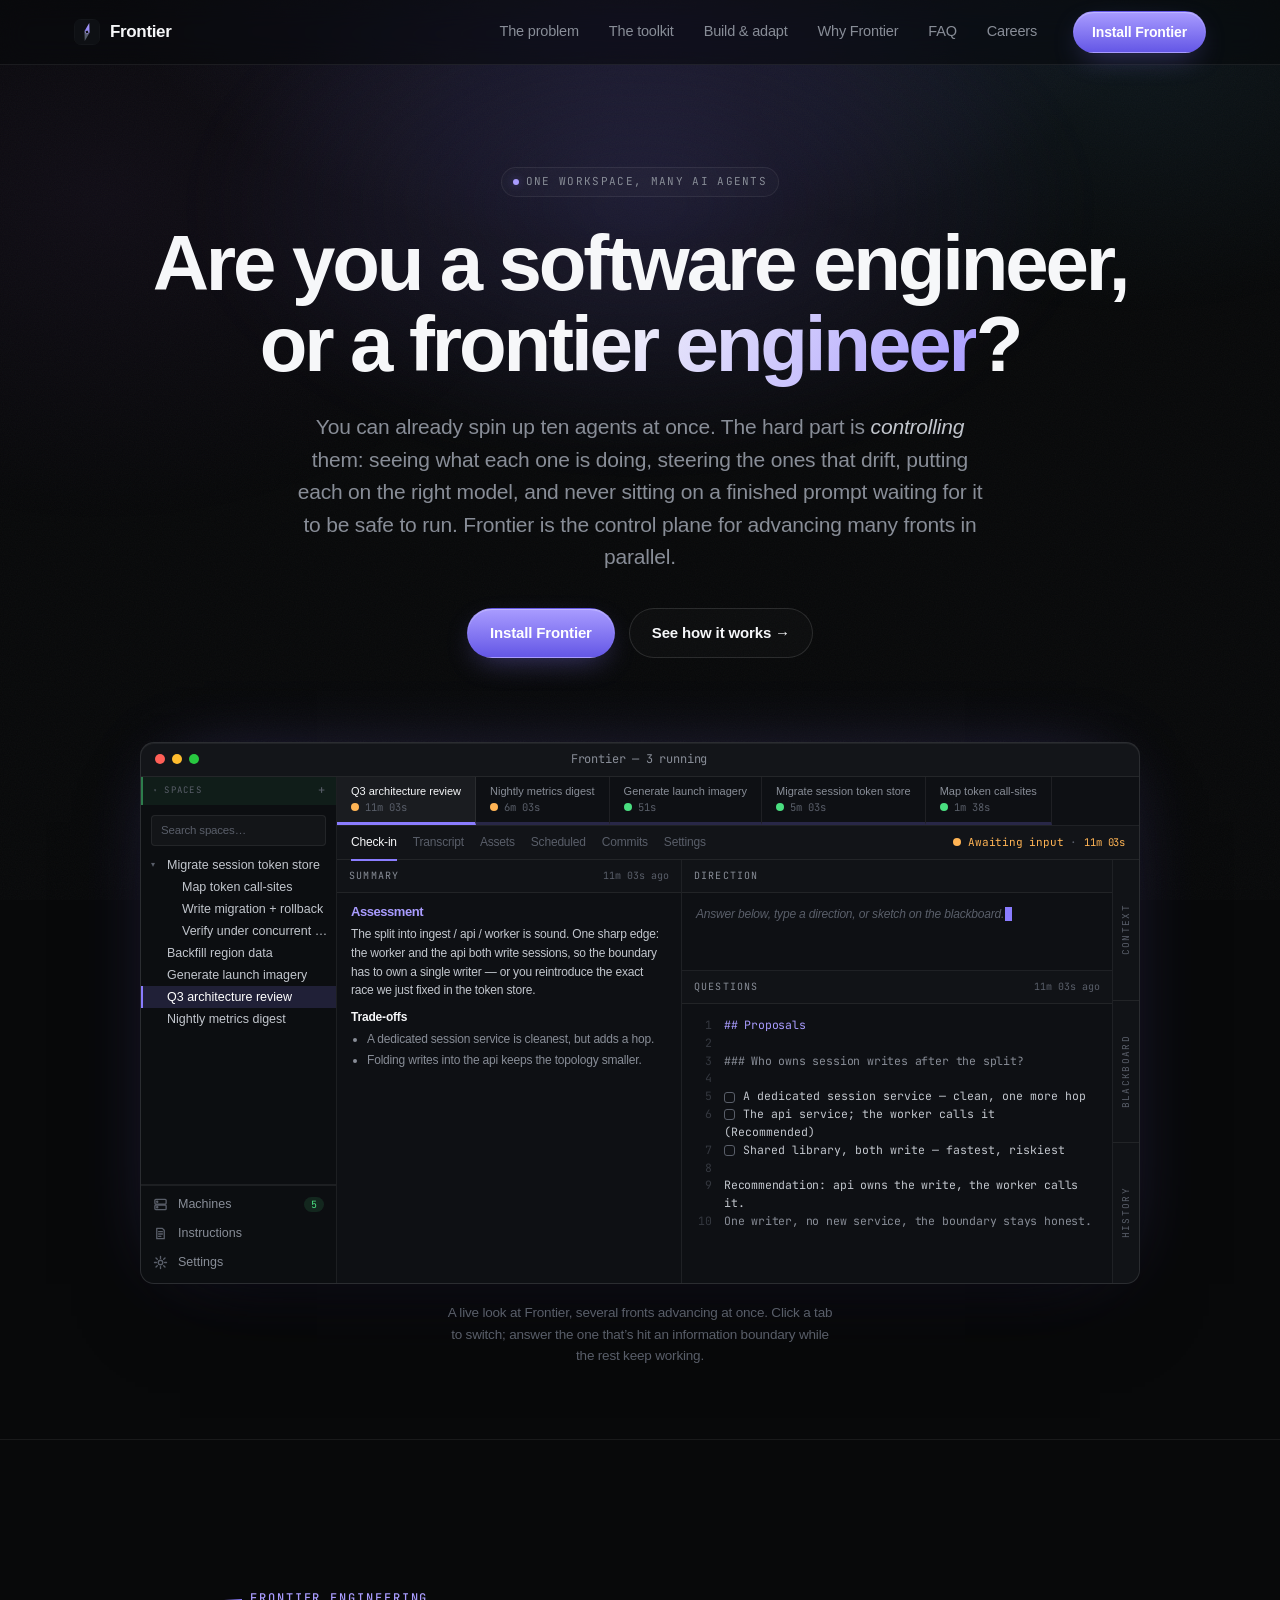
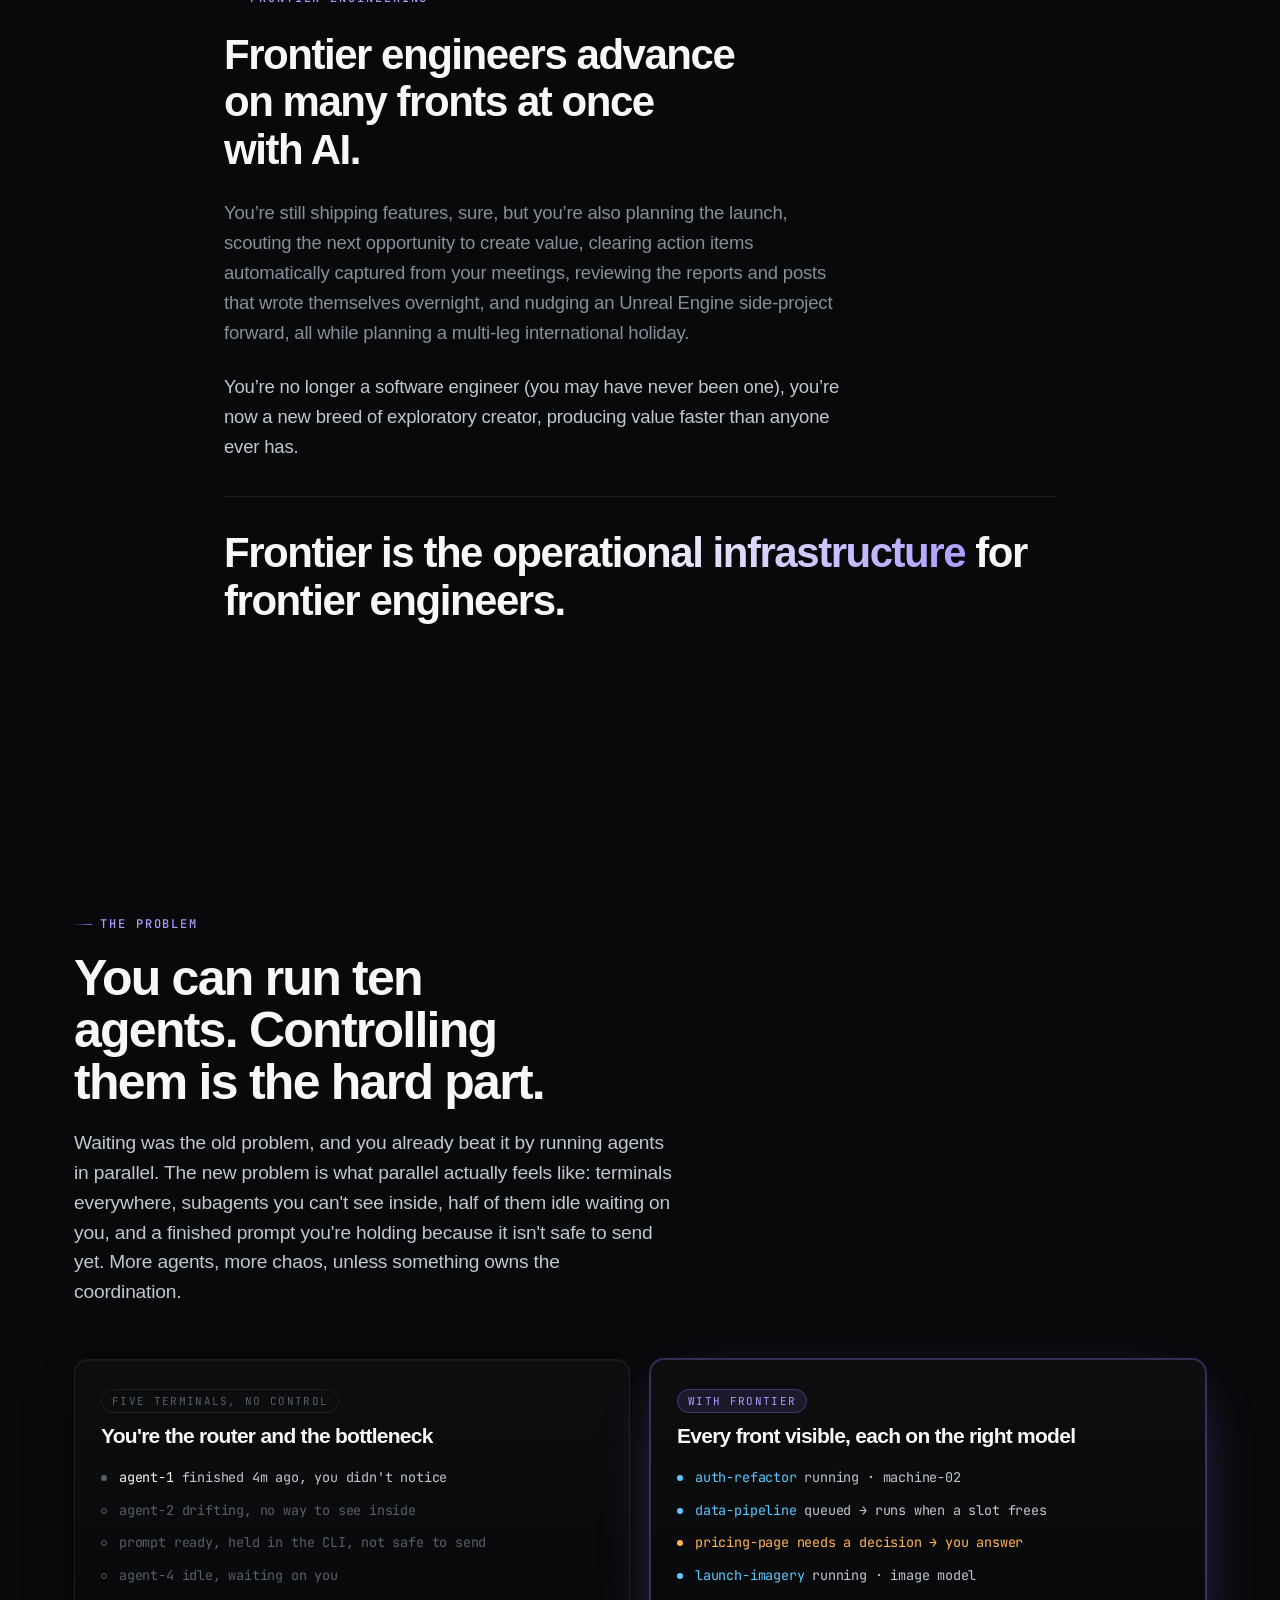
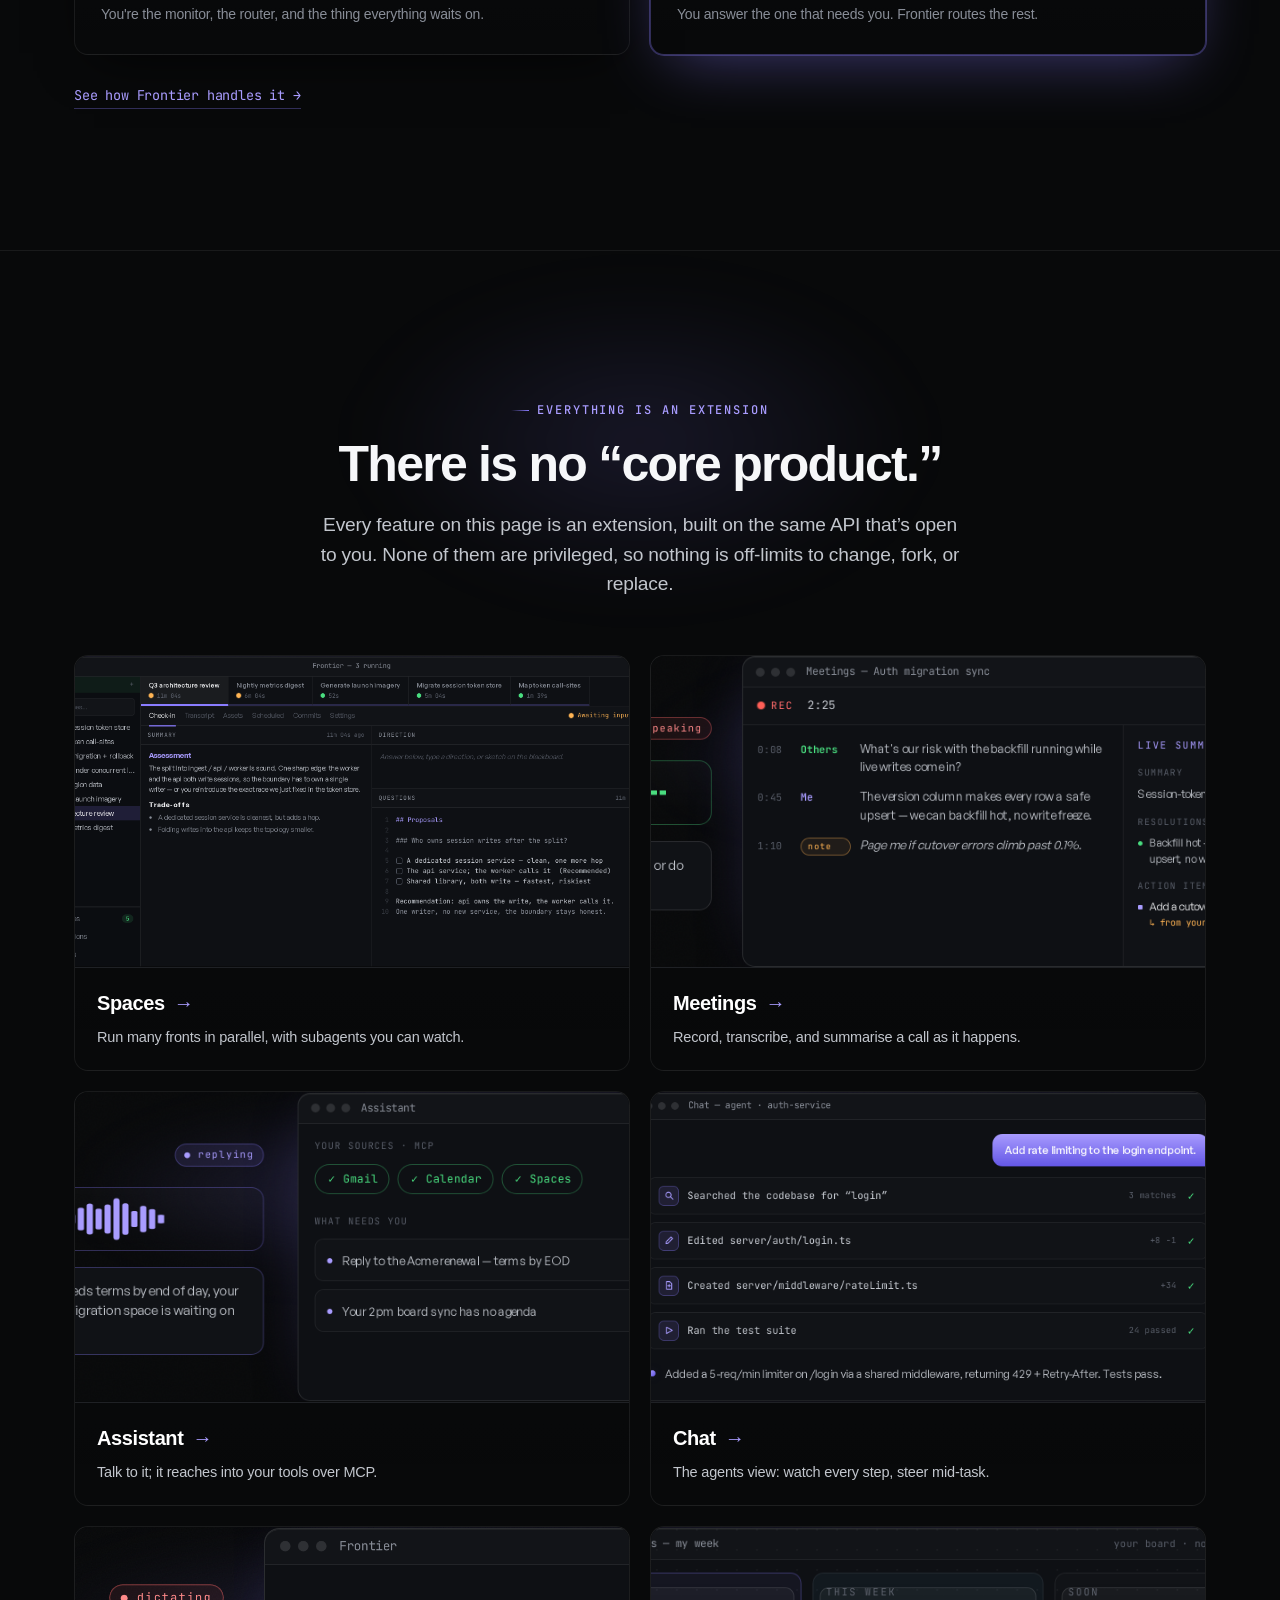
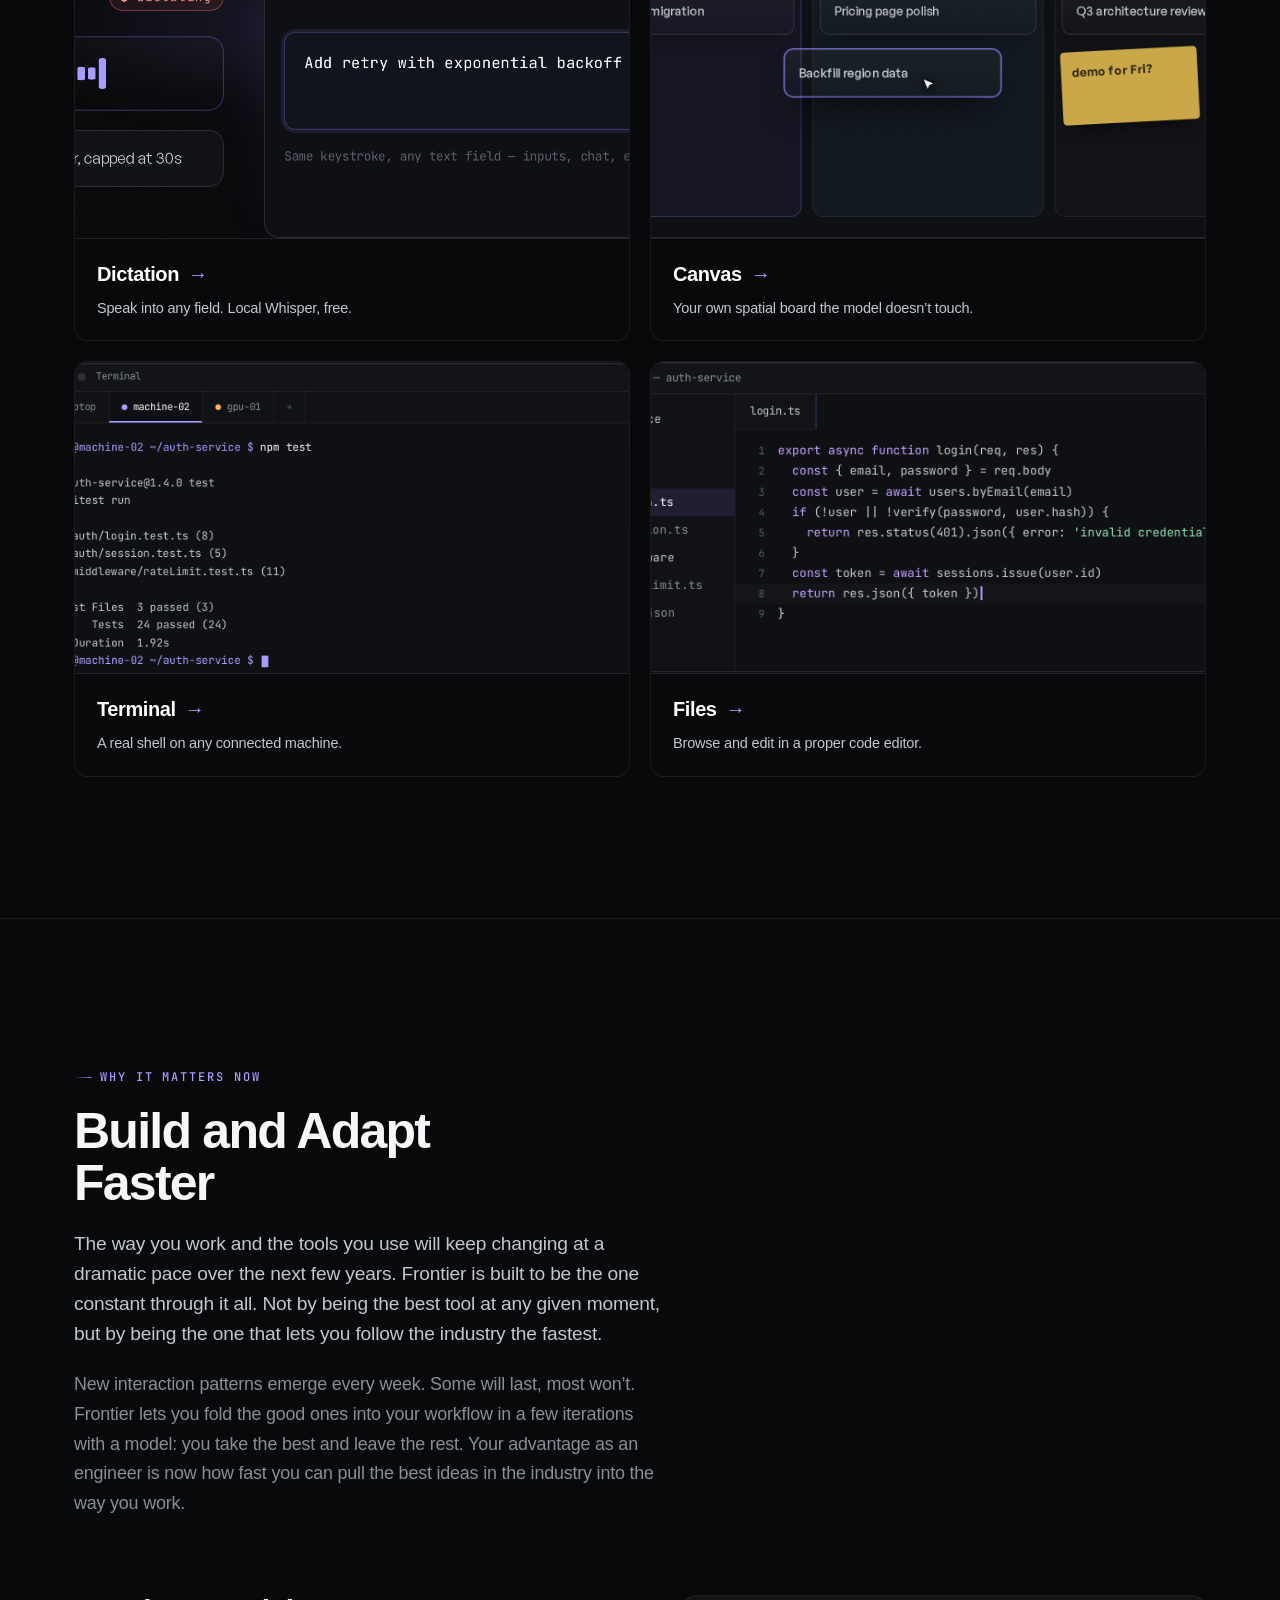
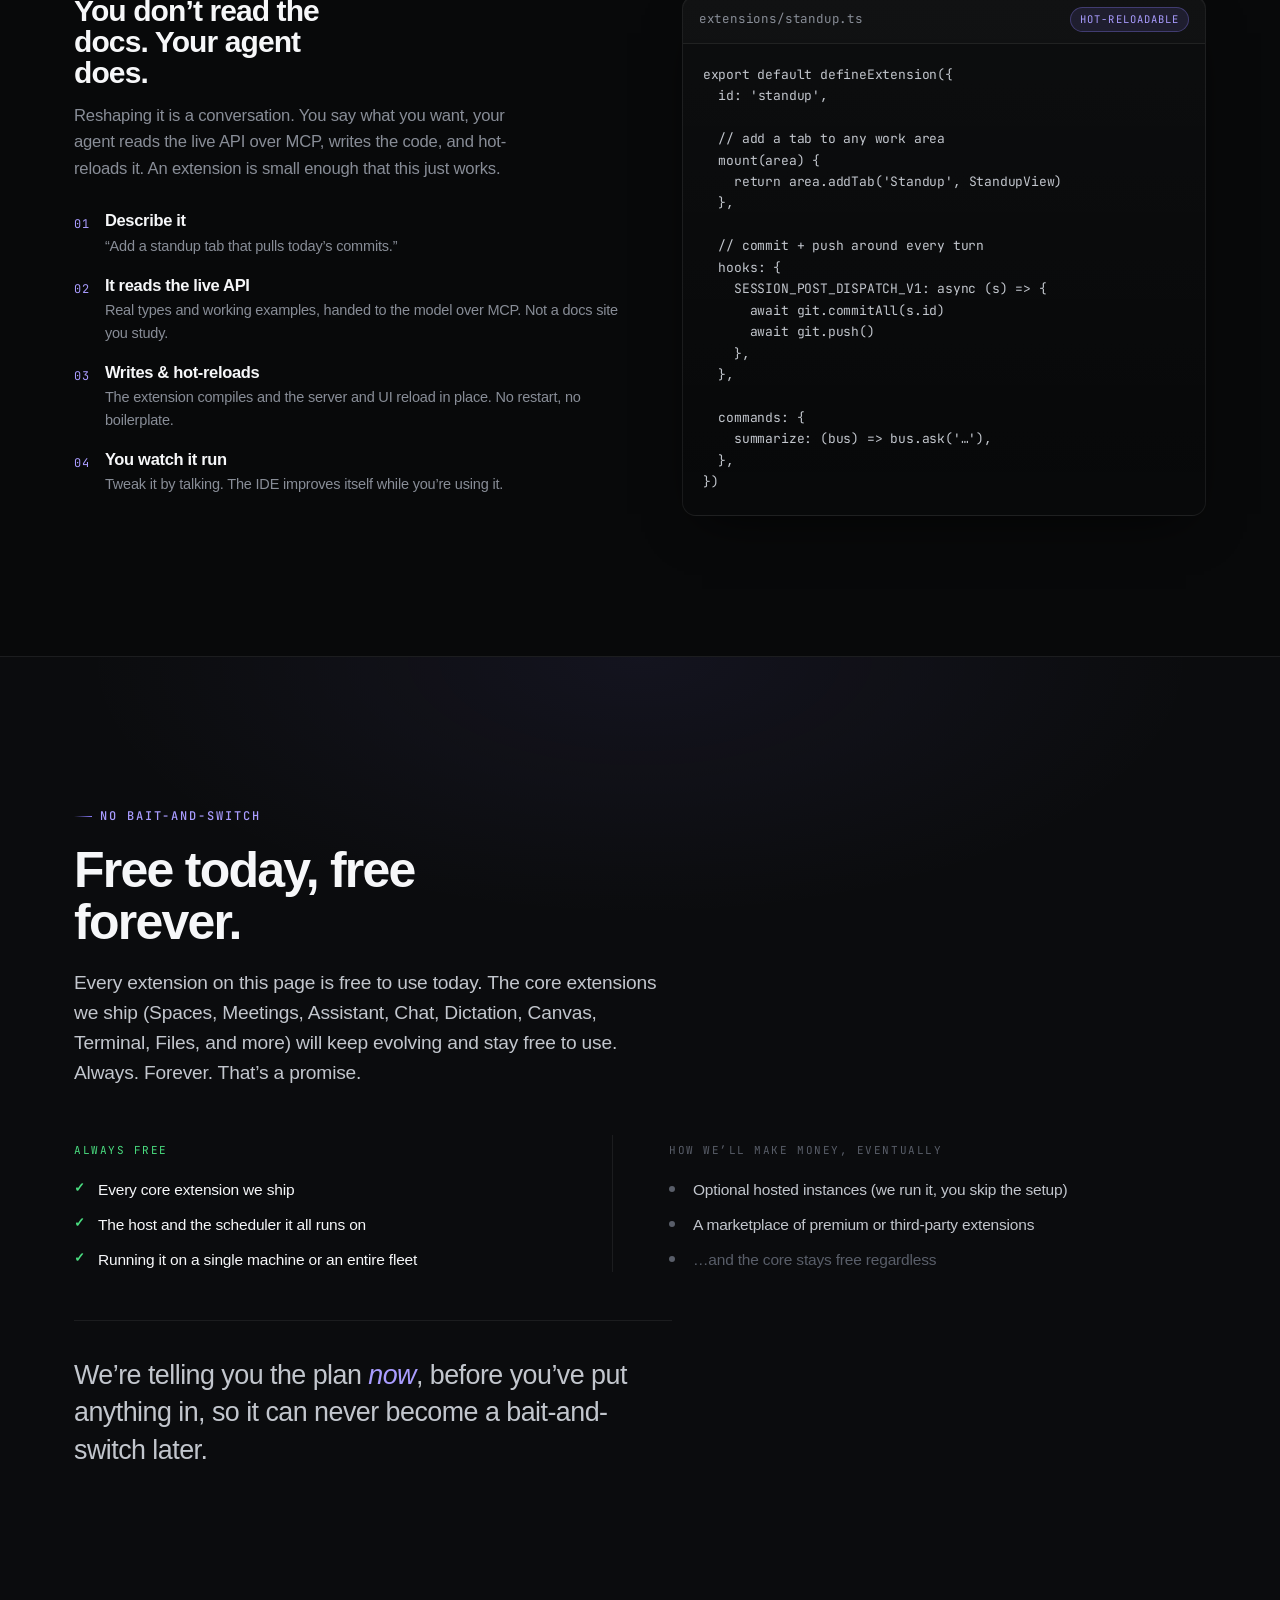
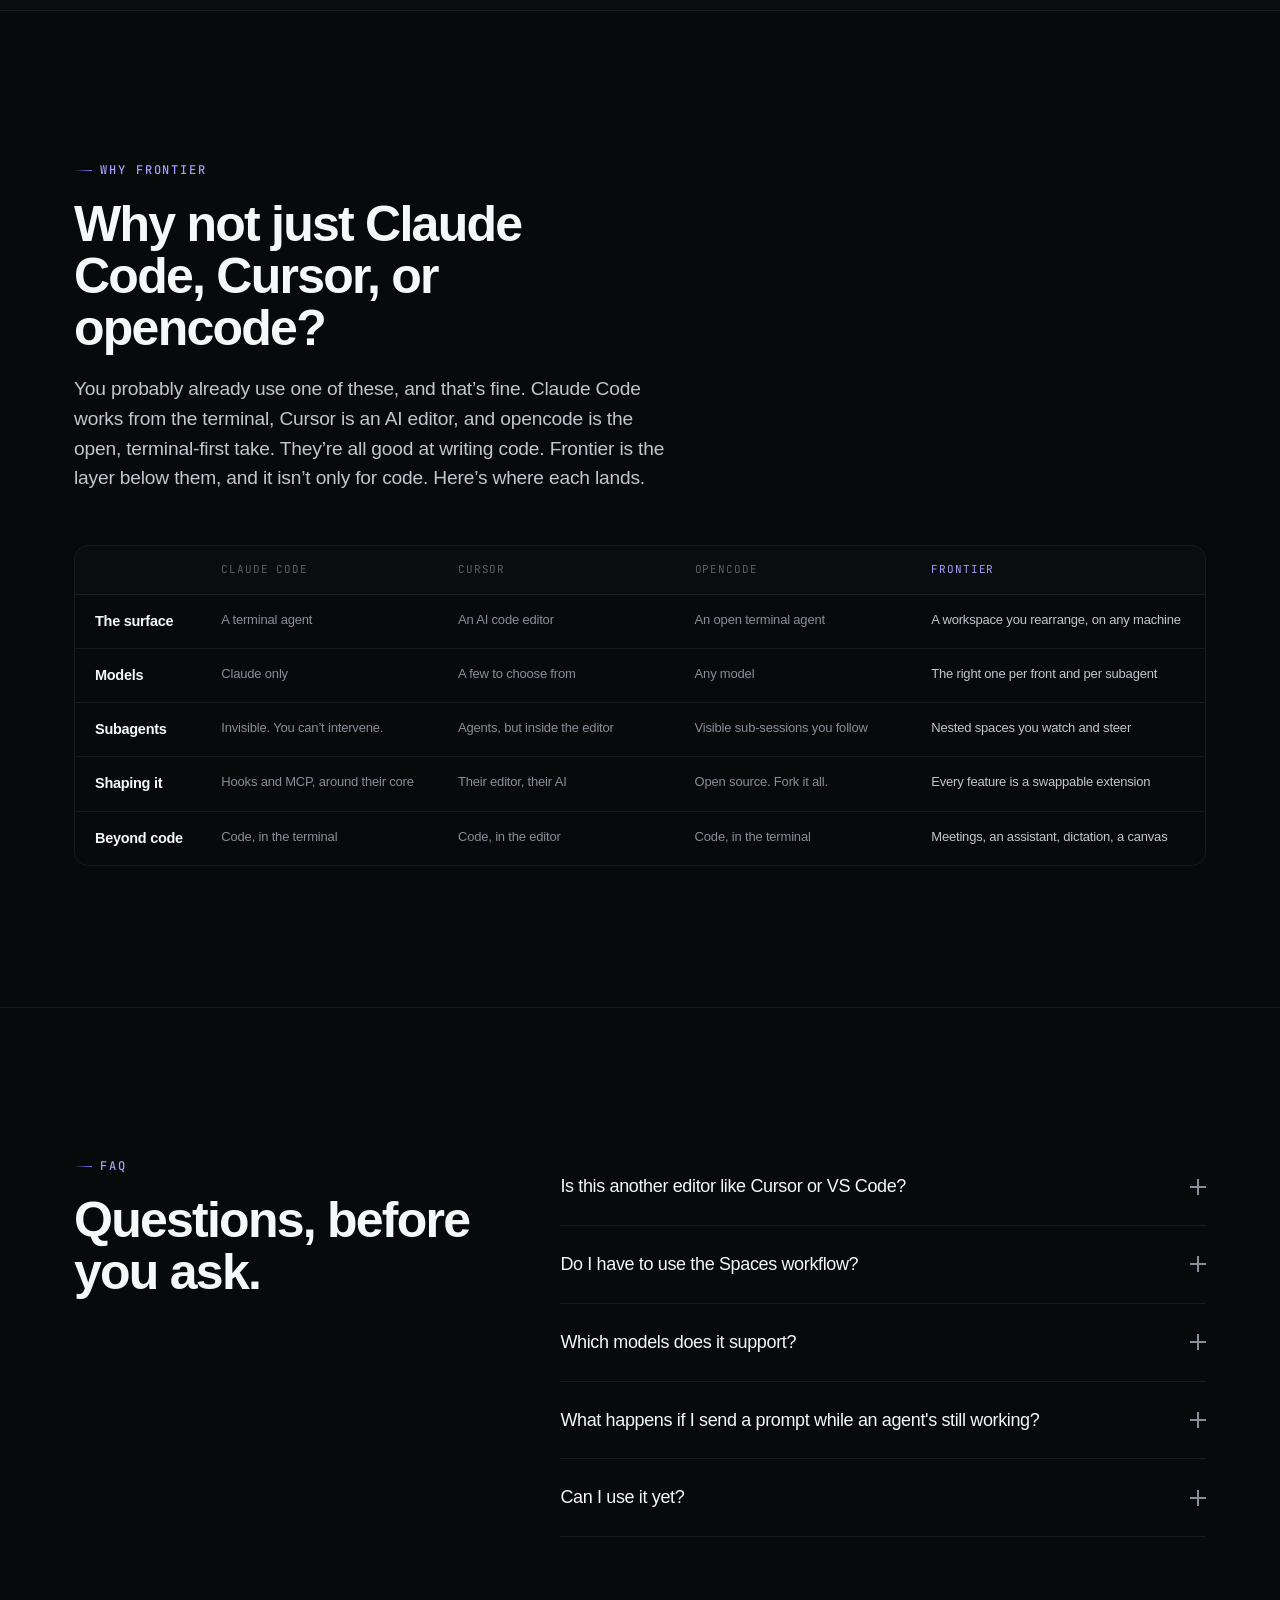
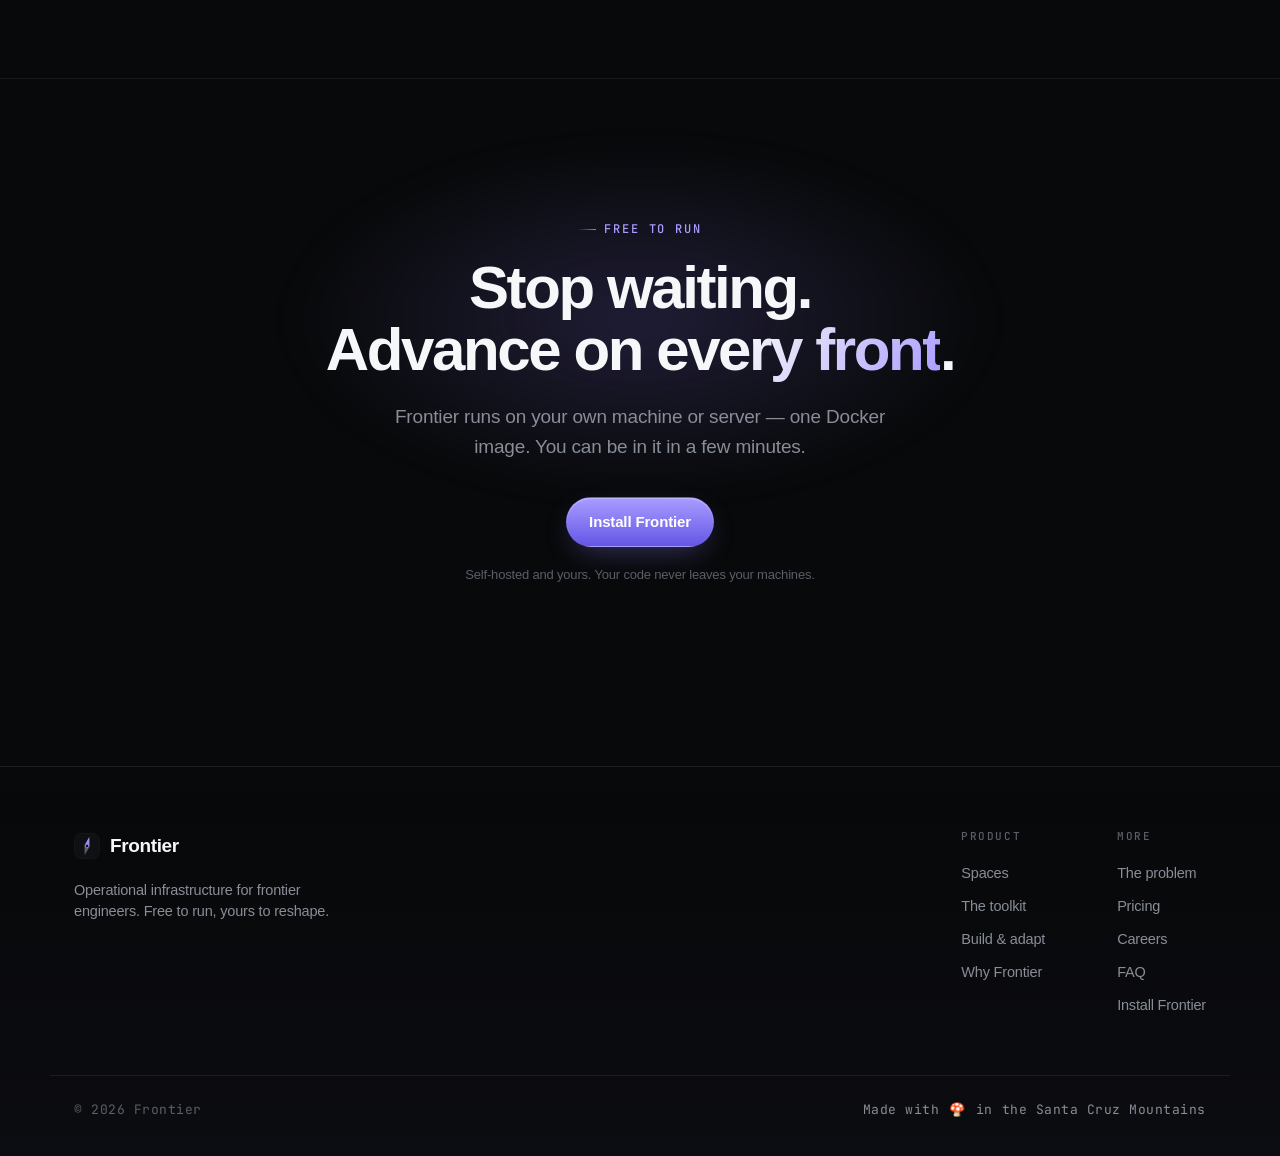
==== index.html @ aae22178 "deploy: frontierengineer/frontierengineer.com@a16890603f4fd9e2fb91ef1c6618bd8ad5037a3c" ====
<!DOCTYPE html><html lang="en"> <head><meta charset="UTF-8"><meta name="viewport" content="width=device-width, initial-scale=1.0"><title>Frontier — infrastructure for frontier engineering</title><meta name="description" content="You can already run ten agents. Frontier is the control plane for controlling them: visible, steerable subagents, the right model per job, prompts that queue instead of waiting on you. Build the workspace on top."><link rel="canonical" href="https://frontierengineer.com/"><meta name="theme-color" content="#08090a"><link rel="icon" type="image/svg+xml" href="/favicon.svg"><link rel="icon" type="image/png" sizes="32x32" href="/favicon-32.png"><link rel="apple-touch-icon" sizes="180x180" href="/apple-touch-icon.png"><link rel="manifest" href="/site.webmanifest"><meta property="og:type" content="website"><meta property="og:title" content="Frontier — infrastructure for frontier engineering"><meta property="og:description" content="You can already run ten agents. Frontier is the control plane for controlling them: visible, steerable subagents, the right model per job, prompts that queue instead of waiting on you. Build the workspace on top."><meta property="og:url" content="https://frontierengineer.com/"><meta property="og:image" content="/og.png"><meta name="twitter:card" content="summary_large_image"><meta name="twitter:title" content="Frontier — infrastructure for frontier engineering"><meta name="twitter:description" content="You can already run ten agents. Frontier is the control plane for controlling them: visible, steerable subagents, the right model per job, prompts that queue instead of waiting on you. Build the workspace on top."><meta name="twitter:image" content="/og.png"><link rel="preconnect" href="https://api.fontshare.com" crossorigin><link rel="preconnect" href="https://fonts.googleapis.com"><link rel="preconnect" href="https://fonts.gstatic.com" crossorigin><link href="https://api.fontshare.com/v2/css?f[]=general-sans@400,500,600,700&display=swap" rel="stylesheet"><link href="https://fonts.googleapis.com/css2?family=JetBrains+Mono:wght@400;500;600&display=swap" rel="stylesheet"><link rel="stylesheet" href="/_astro/assistant.Bw5Z6QPS.css">
<link rel="stylesheet" href="/_astro/index.B51VvFMF.css">
<link rel="stylesheet" href="/_astro/index.ChTb7acy.css"></head> <body> <header class="nav" data-astro-cid-dmqpwcec> <div class="container nav-inner" data-astro-cid-dmqpwcec> <a class="brand" href="/" aria-label="Frontier home" data-astro-cid-dmqpwcec> <svg class="brand-mark" width="26" height="26" viewBox="0 0 64 64" fill="none" aria-hidden="true" data-astro-cid-dmqpwcec> <defs data-astro-cid-dmqpwcec> <linearGradient id="navg" x1="24" y1="52" x2="42" y2="10" gradientUnits="userSpaceOnUse" data-astro-cid-dmqpwcec> <stop stop-color="#6457e6" data-astro-cid-dmqpwcec></stop> <stop offset="1" stop-color="#b3a8ff" data-astro-cid-dmqpwcec></stop> </linearGradient> </defs> <rect width="64" height="64" rx="15" fill="#0e1014" data-astro-cid-dmqpwcec></rect> <rect x="0.6" y="0.6" width="62.8" height="62.8" rx="14.4" stroke="#ffffff" stroke-opacity="0.08" stroke-width="1.2" data-astro-cid-dmqpwcec></rect> <g transform="rotate(14 32 32)" data-astro-cid-dmqpwcec> <polygon points="32,9 38.5,32 25.5,32" fill="url(#navg)" data-astro-cid-dmqpwcec></polygon> <polygon points="32,55 38.5,32 25.5,32" fill="#565c6b" data-astro-cid-dmqpwcec></polygon> <circle cx="32" cy="32" r="4.2" fill="#0e1014" data-astro-cid-dmqpwcec></circle> <circle cx="32" cy="32" r="4.2" fill="none" stroke="#b3a8ff" stroke-width="1.5" data-astro-cid-dmqpwcec></circle> </g> </svg> <span class="brand-word" data-astro-cid-dmqpwcec>Frontier</span> </a> <nav class="nav-links" aria-label="Primary" data-astro-cid-dmqpwcec> <a href="/#problem" data-astro-cid-dmqpwcec>The problem</a><a href="/#extensions" data-astro-cid-dmqpwcec>The toolkit</a><a href="/#adapt" data-astro-cid-dmqpwcec>Build &amp; adapt</a><a href="/#versus" data-astro-cid-dmqpwcec>Why Frontier</a><a href="/#faq" data-astro-cid-dmqpwcec>FAQ</a><a href="/careers" data-astro-cid-dmqpwcec>Careers</a> </nav> <a class="btn btn-primary nav-cta" href="/install" data-astro-cid-dmqpwcec>Install Frontier</a> </div> </header>  <main>  <section id="top" class="hero" data-astro-cid-bbe6dxrz> <div class="container hero-inner" data-astro-cid-bbe6dxrz> <span class="badge reveal" style="animation-delay: 0.05s" data-astro-cid-bbe6dxrz> <span class="badge-dot" data-astro-cid-bbe6dxrz></span> One workspace, many AI agents
</span> <h1 class="hero-title reveal" style="animation-delay: 0.12s" data-astro-cid-bbe6dxrz>
Are you a software engineer,<br data-astro-cid-bbe6dxrz>
or a <span class="text-grad" data-astro-cid-bbe6dxrz>frontier engineer</span>?
</h1> <p class="hero-lead reveal" style="animation-delay: 0.2s" data-astro-cid-bbe6dxrz>
You can already spin up ten agents at once. The hard part is <em data-astro-cid-bbe6dxrz>controlling</em> them:
      seeing what each one is doing, steering the ones that drift, putting each on the right model,
      and never sitting on a finished prompt waiting for it to be safe to run. Frontier is the
      control plane for advancing many fronts in parallel.
</p> <div class="hero-cta reveal" style="animation-delay: 0.28s" data-astro-cid-bbe6dxrz> <a class="btn btn-primary" href="/install" data-astro-cid-bbe6dxrz>Install Frontier</a> <a class="btn btn-ghost" href="/spaces" data-astro-cid-bbe6dxrz>See how it works →</a> </div> <div class="hero-demo reveal" style="animation-delay: 0.4s" data-astro-cid-bbe6dxrz> <div class="demo-interactive" data-astro-cid-bbe6dxrz><style>astro-island,astro-slot,astro-static-slot{display:contents}</style><script>(()=>{var n=(a,t)=>{let i=async()=>{await(await a())()};if(t.value){let e=matchMedia(t.value);e.matches?i():e.addEventListener("change",i,{once:!0})}};(self.Astro||(self.Astro={})).media=n;window.dispatchEvent(new Event("astro:media"));})();</script><script>(()=>{var A=Object.defineProperty;var g=(i,o,a)=>o in i?A(i,o,{enumerable:!0,configurable:!0,writable:!0,value:a}):i[o]=a;var d=(i,o,a)=>g(i,typeof o!="symbol"?o+"":o,a);{let i={0:t=>m(t),1:t=>a(t),2:t=>new RegExp(t),3:t=>new Date(t),4:t=>new Map(a(t)),5:t=>new Set(a(t)),6:t=>BigInt(t),7:t=>new URL(t),8:t=>new Uint8Array(t),9:t=>new Uint16Array(t),10:t=>new Uint32Array(t),11:t=>1/0*t},o=t=>{let[l,e]=t;return l in i?i[l](e):void 0},a=t=>t.map(o),m=t=>typeof t!="object"||t===null?t:Object.fromEntries(Object.entries(t).map(([l,e])=>[l,o(e)]));class y extends HTMLElement{constructor(){super(...arguments);d(this,"Component");d(this,"hydrator");d(this,"hydrate",async()=>{var b;if(!this.hydrator||!this.isConnected)return;let e=(b=this.parentElement)==null?void 0:b.closest("astro-island[ssr]");if(e){e.addEventListener("astro:hydrate",this.hydrate,{once:!0});return}let c=this.querySelectorAll("astro-slot"),n={},h=this.querySelectorAll("template[data-astro-template]");for(let r of h){let s=r.closest(this.tagName);s!=null&&s.isSameNode(this)&&(n[r.getAttribute("data-astro-template")||"default"]=r.innerHTML,r.remove())}for(let r of c){let s=r.closest(this.tagName);s!=null&&s.isSameNode(this)&&(n[r.getAttribute("name")||"default"]=r.innerHTML)}let p;try{p=this.hasAttribute("props")?m(JSON.parse(this.getAttribute("props"))):{}}catch(r){let s=this.getAttribute("component-url")||"<unknown>",v=this.getAttribute("component-export");throw v&&(s+=` (export ${v})`),console.error(`[hydrate] Error parsing props for component ${s}`,this.getAttribute("props"),r),r}let u;await this.hydrator(this)(this.Component,p,n,{client:this.getAttribute("client")}),this.removeAttribute("ssr"),this.dispatchEvent(new CustomEvent("astro:hydrate"))});d(this,"unmount",()=>{this.isConnected||this.dispatchEvent(new CustomEvent("astro:unmount"))})}disconnectedCallback(){document.removeEventListener("astro:after-swap",this.unmount),document.addEventListener("astro:after-swap",this.unmount,{once:!0})}connectedCallback(){if(!this.hasAttribute("await-children")||document.readyState==="interactive"||document.readyState==="complete")this.childrenConnectedCallback();else{let e=()=>{document.removeEventListener("DOMContentLoaded",e),c.disconnect(),this.childrenConnectedCallback()},c=new MutationObserver(()=>{var n;((n=this.lastChild)==null?void 0:n.nodeType)===Node.COMMENT_NODE&&this.lastChild.nodeValue==="astro:end"&&(this.lastChild.remove(),e())});c.observe(this,{childList:!0}),document.addEventListener("DOMContentLoaded",e)}}async childrenConnectedCallback(){let e=this.getAttribute("before-hydration-url");e&&await import(e),this.start()}async start(){let e=JSON.parse(this.getAttribute("opts")),c=this.getAttribute("client");if(Astro[c]===void 0){window.addEventListener(`astro:${c}`,()=>this.start(),{once:!0});return}try{await Astro[c](async()=>{let n=this.getAttribute("renderer-url"),[h,{default:p}]=await Promise.all([import(this.getAttribute("component-url")),n?import(n):()=>()=>{}]),u=this.getAttribute("component-export")||"default";if(!u.includes("."))this.Component=h[u];else{this.Component=h;for(let f of u.split("."))this.Component=this.Component[f]}return this.hydrator=p,this.hydrate},e,this)}catch(n){console.error(`[astro-island] Error hydrating ${this.getAttribute("component-url")}`,n)}}attributeChangedCallback(){this.hydrate()}}d(y,"observedAttributes",["props"]),customElements.get("astro-island")||customElements.define("astro-island",y)}})();</script><astro-island uid="Z2MTtH" prefix="r1" component-url="/_astro/HeroDemo.Ce-3dKYY.js" component-export="default" renderer-url="/_astro/client.CbHKJimV.js" props="{&quot;data-astro-cid-bbe6dxrz&quot;:[0,true]}" ssr client="media" opts="{&quot;name&quot;:&quot;HeroDemo&quot;,&quot;value&quot;:&quot;(min-width: 860px)&quot;}" await-children><div class="fd" aria-label="A live view of Frontier running multiple fronts"><div class="fd-titlebar"><span class="fd-dots"><i></i><i></i><i></i></span><span class="fd-title">Frontier — <!-- -->3<!-- --> running</span><span class="fd-spacer"></span></div><div class="fd-body"><aside class="fd-side"><div class="fd-section fd-tone-spaces fd-side-fill"><div class="fd-section-head"><span class="fd-chevron">▾</span>Spaces<span class="fd-plus">+</span></div><div class="fd-section-body"><div class="fd-tree"><div class="fd-tree-search">Search spaces…</div><button class="fd-tree-row " style="padding-left:8px"><span class="fd-tree-caret">▾</span><span class="fd-tree-name">Migrate session token store</span></button><button class="fd-tree-row " style="padding-left:23px"><span class="fd-tree-caret"></span><span class="fd-tree-name">Map token call-sites</span></button><button class="fd-tree-row " style="padding-left:23px"><span class="fd-tree-caret"></span><span class="fd-tree-name">Write migration + rollback</span></button><button class="fd-tree-row " style="padding-left:23px"><span class="fd-tree-caret"></span><span class="fd-tree-name">Verify under concurrent load</span></button><button class="fd-tree-row " style="padding-left:8px"><span class="fd-tree-caret"></span><span class="fd-tree-name">Backfill region data</span></button><button class="fd-tree-row " style="padding-left:8px"><span class="fd-tree-caret"></span><span class="fd-tree-name">Generate launch imagery</span></button><button class="fd-tree-row is-active" style="padding-left:8px"><span class="fd-tree-caret"></span><span class="fd-tree-name">Q3 architecture review</span></button><button class="fd-tree-row " style="padding-left:8px"><span class="fd-tree-caret"></span><span class="fd-tree-name">Nightly metrics digest</span></button></div></div></div><nav class="fd-nav"><button class="fd-nav-item"><svg width="15" height="15" viewBox="0 0 16 16" fill="none" stroke="currentColor" stroke-width="1.4" stroke-linecap="round" stroke-linejoin="round"><rect x="2" y="2.5" width="12" height="5" rx="1"></rect><rect x="2" y="8.5" width="12" height="5" rx="1"></rect><circle cx="4.5" cy="5" r="0.6" fill="currentColor"></circle><circle cx="4.5" cy="11" r="0.6" fill="currentColor"></circle></svg><span>Machines</span><span class="fd-nav-badge">5</span></button><button class="fd-nav-item"><svg width="15" height="15" viewBox="0 0 16 16" fill="none" stroke="currentColor" stroke-width="1.4" stroke-linecap="round" stroke-linejoin="round"><path d="M4 2.5h6l2 2v9H4z"></path><path d="M6 6h4M6 8.5h4M6 11h2.5"></path></svg><span>Instructions</span></button><button class="fd-nav-item"><svg width="15" height="15" viewBox="0 0 16 16" fill="none" stroke="currentColor" stroke-width="1.4" stroke-linecap="round" stroke-linejoin="round"><circle cx="8" cy="8" r="2.4"></circle><path d="M8 1.6v2M8 12.4v2M1.6 8h2M12.4 8h2M3.2 3.2l1.4 1.4M11.4 11.4l1.4 1.4M3.2 12.8l1.4-1.4M11.4 4.6l1.4-1.4"></path></svg><span>Settings</span></button></nav></aside><div class="fd-main"><div class="fd-tabs" role="tablist"><button role="tab" aria-selected="true" class="fd-tab is-active"><span class="fd-tab-name">Q3 architecture review</span><span class="fd-tab-meta"><span class="fd-dot fd-dot-waiting"></span><span class="fd-time">11m 00s</span></span></button><button role="tab" aria-selected="false" class="fd-tab "><span class="fd-tab-name">Nightly metrics digest</span><span class="fd-tab-meta"><span class="fd-dot fd-dot-waiting"></span><span class="fd-time">6m 00s</span></span></button><button role="tab" aria-selected="false" class="fd-tab "><span class="fd-tab-name">Generate launch imagery</span><span class="fd-tab-meta"><span class="fd-dot fd-dot-running"></span><span class="fd-time">48s</span></span></button><button role="tab" aria-selected="false" class="fd-tab "><span class="fd-tab-name">Migrate session token store</span><span class="fd-tab-meta"><span class="fd-dot fd-dot-running"></span><span class="fd-time">5m 00s</span></span></button><button role="tab" aria-selected="false" class="fd-tab "><span class="fd-tab-name">Map token call-sites</span><span class="fd-tab-meta"><span class="fd-dot fd-dot-running"></span><span class="fd-time">1m 35s</span></span></button></div><div class="fd-subtabs"><span class="fd-subtab is-active">Check-in</span><span class="fd-subtab ">Transcript</span><span class="fd-subtab ">Assets</span><span class="fd-subtab ">Scheduled</span><span class="fd-subtab ">Commits</span><span class="fd-subtab ">Settings</span><span class="fd-status fd-status-waiting"><span class="fd-dot fd-dot-waiting"></span>Awaiting input<b class="fd-sep">·</b><span class="fd-time">11m 00s</span></span></div><div class="fd-panes"><section class="fd-pane fd-pane-summary"><header class="fd-pane-head">Summary <span class="fd-ago">11m 00s<!-- --> ago</span></header><div class="fd-pane-body"><div class="fd-md"><h4>Assessment</h4><p>The split into ingest / api / worker is sound. One sharp edge: the worker and the api both write sessions, so the boundary has to own a single writer — or you reintroduce the exact race we just fixed in the token store.</p><p class="fd-strong">Trade-offs</p><ul><li>A dedicated session service is cleanest, but adds a hop.</li><li>Folding writes into the api keeps the topology smaller.</li></ul></div></div></section><div class="fd-pane-col"><section class="fd-pane fd-pane-direction"><header class="fd-pane-head">Direction</header><div class="fd-pane-body"><p class="fd-placeholder">Answer below, type a direction, or sketch on the blackboard.<span class="fd-caret"></span></p></div></section><section class="fd-pane fd-pane-questions"><header class="fd-pane-head">Questions<!-- --> <span class="fd-ago">11m 00s<!-- --> ago</span></header><div class="fd-pane-body"><div class="fd-q"><div class="fd-q-line fd-q-h"><span class="fd-q-num">1</span><span class="fd-q-text">## Proposals</span></div><div class="fd-q-line "><span class="fd-q-num">2</span><span class="fd-q-text"> </span></div><div class="fd-q-line fd-q-h3"><span class="fd-q-num">3</span><span class="fd-q-text">### Who owns session writes after the split?</span></div><div class="fd-q-line "><span class="fd-q-num">4</span><span class="fd-q-text"> </span></div><button class="fd-q-line fd-q-opt "><span class="fd-q-num">5</span><span class="fd-q-text"><span class="fd-q-box"></span>A dedicated session service — clean, one more hop</span></button><button class="fd-q-line fd-q-opt "><span class="fd-q-num">6</span><span class="fd-q-text"><span class="fd-q-box"></span>The api service; the worker calls it  (Recommended)</span></button><button class="fd-q-line fd-q-opt "><span class="fd-q-num">7</span><span class="fd-q-text"><span class="fd-q-box"></span>Shared library, both write — fastest, riskiest</span></button><div class="fd-q-line "><span class="fd-q-num">8</span><span class="fd-q-text"> </span></div><div class="fd-q-line fd-q-rec"><span class="fd-q-num">9</span><span class="fd-q-text">Recommendation: api owns the write, the worker calls it.</span></div><div class="fd-q-line "><span class="fd-q-num">10</span><span class="fd-q-text">One writer, no new service, the boundary stays honest.</span></div></div></div></section></div><div class="fd-rails"><div class="fd-rail"><span>Context</span></div><div class="fd-rail"><span>Blackboard</span></div><div class="fd-rail"><span>History</span></div></div></div></div></div></div><!--astro:end--></astro-island></div> <img class="demo-fallback" src="/demos/hero-mobile.png" alt="Frontier running several spaces in parallel: a live check-in with summary, questions, and a nested subagent tree." loading="lazy" data-astro-cid-bbe6dxrz> <p class="hero-demo-cap" data-astro-cid-bbe6dxrz>
A live look at Frontier, several fronts advancing at once. Click a tab to switch;
        answer the one that’s hit an information boundary while the rest keep working.
</p> </div> </div> </section>  <section id="manifesto" class="section manifesto" data-astro-cid-5lwsku7t> <div class="container manifesto-inner" data-astro-cid-5lwsku7t> <span class="eyebrow" data-astro-cid-5lwsku7t>Frontier engineering</span> <p class="manifesto-lead" data-astro-cid-5lwsku7t>Frontier engineers advance on many fronts at once with AI.</p> <p class="manifesto-body" data-astro-cid-5lwsku7t>
You’re still shipping features, sure, but you’re also planning the launch, scouting the next
      opportunity to create value, clearing action items automatically captured from your meetings,
      reviewing the reports and posts that wrote themselves overnight, and nudging an Unreal Engine
      side-project forward, all while planning a multi-leg international holiday.
</p> <p class="manifesto-reframe" data-astro-cid-5lwsku7t>
You’re no longer a software engineer (you may have never been one), you’re now a new breed of
      exploratory creator, producing value faster than anyone ever has.
</p> <p class="manifesto-tagline" data-astro-cid-5lwsku7t>
Frontier is the <span class="text-grad" data-astro-cid-5lwsku7t>operational infrastructure</span> for frontier engineers.
</p> </div> </section>  <section id="problem" class="section" data-astro-cid-oo6sugl5> <div class="container" data-astro-cid-oo6sugl5> <span class="eyebrow" data-astro-cid-oo6sugl5>The problem</span> <h2 class="section-title" data-astro-cid-oo6sugl5>You can run ten agents. Controlling them is the hard part.</h2> <p class="section-lead" data-astro-cid-oo6sugl5>
Waiting was the old problem, and you already beat it by running agents in parallel. The new
      problem is what parallel actually feels like: terminals everywhere, subagents you can't see
      inside, half of them idle waiting on you, and a finished prompt you're holding because it
      isn't safe to send yet. More agents, more chaos, unless something owns the coordination.
</p> <div class="cmp" data-astro-cid-oo6sugl5> <article class="card cmp-card" data-astro-cid-oo6sugl5> <header data-astro-cid-oo6sugl5> <span class="cmp-tag cmp-tag-bad" data-astro-cid-oo6sugl5>Five terminals, no control</span> <h3 data-astro-cid-oo6sugl5>You're the router and the bottleneck</h3> </header> <ul class="cmp-flow" data-astro-cid-oo6sugl5> <li data-astro-cid-oo6sugl5><span data-astro-cid-oo6sugl5>agent-1</span> finished 4m ago, you didn't notice</li> <li class="wait" data-astro-cid-oo6sugl5>agent-2 drifting, no way to see inside</li> <li class="wait" data-astro-cid-oo6sugl5>prompt ready, held in the CLI, not safe to send</li> <li class="wait" data-astro-cid-oo6sugl5>agent-4 idle, waiting on you</li> <li class="muted" data-astro-cid-oo6sugl5>You're the monitor, the router, and the thing everything waits on.</li> </ul> </article> <article class="card cmp-card is-good" data-astro-cid-oo6sugl5> <header data-astro-cid-oo6sugl5> <span class="cmp-tag cmp-tag-good" data-astro-cid-oo6sugl5>With Frontier</span> <h3 data-astro-cid-oo6sugl5>Every front visible, each on the right model</h3> </header> <ul class="cmp-flow" data-astro-cid-oo6sugl5> <li data-astro-cid-oo6sugl5><span class="ok" data-astro-cid-oo6sugl5>auth-refactor</span> running · machine-02</li> <li data-astro-cid-oo6sugl5><span class="ok" data-astro-cid-oo6sugl5>data-pipeline</span> queued → runs when a slot frees</li> <li class="attn" data-astro-cid-oo6sugl5>pricing-page needs a decision → you answer</li> <li data-astro-cid-oo6sugl5><span class="ok" data-astro-cid-oo6sugl5>launch-imagery</span> running · image model</li> <li class="muted" data-astro-cid-oo6sugl5>You answer the one that needs you. Frontier routes the rest.</li> </ul> </article> </div> <a class="problem-link" href="/spaces" data-astro-cid-oo6sugl5>See how Frontier handles it <span aria-hidden="true" data-astro-cid-oo6sugl5>→</span></a> </div> </section>  <section id="extensions" class="section extensions" data-astro-cid-vnmgmuxp> <div class="extensions-glow" aria-hidden="true" data-astro-cid-vnmgmuxp></div> <div class="container" data-astro-cid-vnmgmuxp> <div class="exi-head" data-astro-cid-vnmgmuxp> <span class="eyebrow" data-astro-cid-vnmgmuxp>Everything is an extension</span> <h2 class="section-title" data-astro-cid-vnmgmuxp>There is no “core product.”</h2> <p class="section-lead" data-astro-cid-vnmgmuxp>
Every feature on this page is an extension, built on the same API that’s open to you. None of
        them are privileged, so nothing is off-limits to change, fork, or replace.
</p> </div> <div class="exi-grid" data-astro-cid-vnmgmuxp> <a class="exi-card" href="/spaces" data-astro-cid-vnmgmuxp> <span class="exi-thumb" data-astro-cid-vnmgmuxp><img src="/demos/spaces-demo.png" alt="The Spaces extension in Frontier" loading="lazy" data-astro-cid-vnmgmuxp></span> <span class="exi-meta" data-astro-cid-vnmgmuxp> <span class="exi-name" data-astro-cid-vnmgmuxp>Spaces<span class="exi-go" aria-hidden="true" data-astro-cid-vnmgmuxp>→</span></span> <span class="exi-tag" data-astro-cid-vnmgmuxp>Run many fronts in parallel, with subagents you can watch.</span> </span> </a><a class="exi-card" href="/meetings" data-astro-cid-vnmgmuxp> <span class="exi-thumb" data-astro-cid-vnmgmuxp><img src="/demos/meetings-demo.png" alt="The Meetings extension in Frontier" loading="lazy" data-astro-cid-vnmgmuxp></span> <span class="exi-meta" data-astro-cid-vnmgmuxp> <span class="exi-name" data-astro-cid-vnmgmuxp>Meetings<span class="exi-go" aria-hidden="true" data-astro-cid-vnmgmuxp>→</span></span> <span class="exi-tag" data-astro-cid-vnmgmuxp>Record, transcribe, and summarise a call as it happens.</span> </span> </a><a class="exi-card" href="/assistant" data-astro-cid-vnmgmuxp> <span class="exi-thumb" data-astro-cid-vnmgmuxp><img src="/demos/assistant-demo.png" alt="The Assistant extension in Frontier" loading="lazy" data-astro-cid-vnmgmuxp></span> <span class="exi-meta" data-astro-cid-vnmgmuxp> <span class="exi-name" data-astro-cid-vnmgmuxp>Assistant<span class="exi-go" aria-hidden="true" data-astro-cid-vnmgmuxp>→</span></span> <span class="exi-tag" data-astro-cid-vnmgmuxp>Talk to it; it reaches into your tools over MCP.</span> </span> </a><a class="exi-card" href="/chat" data-astro-cid-vnmgmuxp> <span class="exi-thumb" data-astro-cid-vnmgmuxp><img src="/demos/chat-demo.png" alt="The Chat extension in Frontier" loading="lazy" data-astro-cid-vnmgmuxp></span> <span class="exi-meta" data-astro-cid-vnmgmuxp> <span class="exi-name" data-astro-cid-vnmgmuxp>Chat<span class="exi-go" aria-hidden="true" data-astro-cid-vnmgmuxp>→</span></span> <span class="exi-tag" data-astro-cid-vnmgmuxp>The agents view: watch every step, steer mid-task.</span> </span> </a><a class="exi-card" href="/dictation" data-astro-cid-vnmgmuxp> <span class="exi-thumb" data-astro-cid-vnmgmuxp><img src="/demos/dictation-demo.png" alt="The Dictation extension in Frontier" loading="lazy" data-astro-cid-vnmgmuxp></span> <span class="exi-meta" data-astro-cid-vnmgmuxp> <span class="exi-name" data-astro-cid-vnmgmuxp>Dictation<span class="exi-go" aria-hidden="true" data-astro-cid-vnmgmuxp>→</span></span> <span class="exi-tag" data-astro-cid-vnmgmuxp>Speak into any field. Local Whisper, free.</span> </span> </a><a class="exi-card" href="/canvas" data-astro-cid-vnmgmuxp> <span class="exi-thumb" data-astro-cid-vnmgmuxp><img src="/demos/canvas-demo.png" alt="The Canvas extension in Frontier" loading="lazy" data-astro-cid-vnmgmuxp></span> <span class="exi-meta" data-astro-cid-vnmgmuxp> <span class="exi-name" data-astro-cid-vnmgmuxp>Canvas<span class="exi-go" aria-hidden="true" data-astro-cid-vnmgmuxp>→</span></span> <span class="exi-tag" data-astro-cid-vnmgmuxp>Your own spatial board the model doesn’t touch.</span> </span> </a><a class="exi-card" href="/terminal" data-astro-cid-vnmgmuxp> <span class="exi-thumb" data-astro-cid-vnmgmuxp><img src="/demos/terminal-demo.png" alt="The Terminal extension in Frontier" loading="lazy" data-astro-cid-vnmgmuxp></span> <span class="exi-meta" data-astro-cid-vnmgmuxp> <span class="exi-name" data-astro-cid-vnmgmuxp>Terminal<span class="exi-go" aria-hidden="true" data-astro-cid-vnmgmuxp>→</span></span> <span class="exi-tag" data-astro-cid-vnmgmuxp>A real shell on any connected machine.</span> </span> </a><a class="exi-card" href="/files" data-astro-cid-vnmgmuxp> <span class="exi-thumb" data-astro-cid-vnmgmuxp><img src="/demos/files-demo.png" alt="The Files extension in Frontier" loading="lazy" data-astro-cid-vnmgmuxp></span> <span class="exi-meta" data-astro-cid-vnmgmuxp> <span class="exi-name" data-astro-cid-vnmgmuxp>Files<span class="exi-go" aria-hidden="true" data-astro-cid-vnmgmuxp>→</span></span> <span class="exi-tag" data-astro-cid-vnmgmuxp>Browse and edit in a proper code editor.</span> </span> </a> </div> </div> </section>  <section id="adapt" class="section adapt" data-astro-cid-vafn2e7j> <div class="container" data-astro-cid-vafn2e7j> <span class="eyebrow" data-astro-cid-vafn2e7j>Why it matters now</span> <h2 class="section-title" data-astro-cid-vafn2e7j>Build and Adapt Faster</h2> <p class="section-lead" data-astro-cid-vafn2e7j>
The way you work and the tools you use will keep changing at a dramatic pace over the next few
      years. Frontier is built to be the one constant through it all. Not by being the best tool at
      any given moment, but by being the one that lets you follow the industry the fastest.
</p> <div class="adapt-body" data-astro-cid-vafn2e7j> <p data-astro-cid-vafn2e7j>
New interaction patterns emerge every week. Some will last, most won’t. Frontier lets you fold
        the good ones into your workflow in a few iterations with a model: you take the best and leave
        the rest. Your advantage as an engineer is now how fast you can pull the best ideas in the
        industry into the way you work.
</p> </div> <div class="adapt-how-grid" data-astro-cid-vafn2e7j> <div class="adapt-how-copy" data-astro-cid-vafn2e7j> <h3 class="adapt-how" data-astro-cid-vafn2e7j>You don’t read the docs. Your agent does.</h3> <p class="adapt-how-sub" data-astro-cid-vafn2e7j>
Reshaping it is a conversation. You say what you want, your agent reads the live API over
          MCP, writes the code, and hot-reloads it. An extension is small enough that this just works.
</p> <ol class="adapt-steps" data-astro-cid-vafn2e7j> <li class="adapt-step" data-astro-cid-vafn2e7j> <span class="adapt-step-n" data-astro-cid-vafn2e7j>01</span> <div data-astro-cid-vafn2e7j> <h4 data-astro-cid-vafn2e7j>Describe it</h4> <p data-astro-cid-vafn2e7j>“Add a standup tab that pulls today’s commits.”</p> </div> </li><li class="adapt-step" data-astro-cid-vafn2e7j> <span class="adapt-step-n" data-astro-cid-vafn2e7j>02</span> <div data-astro-cid-vafn2e7j> <h4 data-astro-cid-vafn2e7j>It reads the live API</h4> <p data-astro-cid-vafn2e7j>Real types and working examples, handed to the model over MCP. Not a docs site you study.</p> </div> </li><li class="adapt-step" data-astro-cid-vafn2e7j> <span class="adapt-step-n" data-astro-cid-vafn2e7j>03</span> <div data-astro-cid-vafn2e7j> <h4 data-astro-cid-vafn2e7j>Writes &amp; hot-reloads</h4> <p data-astro-cid-vafn2e7j>The extension compiles and the server and UI reload in place. No restart, no boilerplate.</p> </div> </li><li class="adapt-step" data-astro-cid-vafn2e7j> <span class="adapt-step-n" data-astro-cid-vafn2e7j>04</span> <div data-astro-cid-vafn2e7j> <h4 data-astro-cid-vafn2e7j>You watch it run</h4> <p data-astro-cid-vafn2e7j>Tweak it by talking. The IDE improves itself while you’re using it.</p> </div> </li> </ol> </div> <aside class="code card" aria-hidden="true" data-astro-cid-vafn2e7j> <div class="code-bar" data-astro-cid-vafn2e7j> <span class="code-file" data-astro-cid-vafn2e7j>extensions/standup.ts</span> <span class="code-pill" data-astro-cid-vafn2e7j>hot-reloadable</span> </div> <pre data-astro-cid-vafn2e7j><code data-astro-cid-vafn2e7j><span class="c-key">export default</span> defineExtension({
  <span class="c-prop">id</span>: <span class="c-str">'standup'</span>,

  <span class="c-com">// add a tab to any work area</span>
  <span class="c-prop">mount</span>(area) {
    <span class="c-key">return</span> area.<span class="c-fn">addTab</span>(<span class="c-str">'Standup'</span>, StandupView)
  },

  <span class="c-com">// commit + push around every turn</span>
  <span class="c-prop">hooks</span>: {
    <span class="c-prop">SESSION_POST_DISPATCH_V1</span>: <span class="c-key">async</span> (s) =&gt; {
      <span class="c-key">await</span> git.<span class="c-fn">commitAll</span>(s.<span class="c-prop">id</span>)
      <span class="c-key">await</span> git.<span class="c-fn">push</span>()
    },
  },

  <span class="c-prop">commands</span>: {
    <span class="c-fn">summarize</span>: (bus) =&gt; bus.<span class="c-fn">ask</span>(<span class="c-str">'…'</span>),
  },
})</code></pre> </aside> </div> </div> </section>  <section id="promise" class="section promise" data-astro-cid-zbtij42s> <div class="container" data-astro-cid-zbtij42s> <span class="eyebrow" data-astro-cid-zbtij42s>No bait-and-switch</span> <h2 class="section-title" data-astro-cid-zbtij42s>Free today, free forever.</h2> <p class="section-lead" data-astro-cid-zbtij42s>
Every extension on this page is free to use today. The core extensions we ship (Spaces,
      Meetings, Assistant, Chat, Dictation, Canvas, Terminal, Files, and more) will keep evolving and
      stay free to use. Always. Forever. That’s a promise.
</p> <div class="promise-cols" data-astro-cid-zbtij42s> <div class="promise-col" data-astro-cid-zbtij42s> <span class="promise-label is-free" data-astro-cid-zbtij42s>Always free</span> <ul data-astro-cid-zbtij42s> <li class="is-free" data-astro-cid-zbtij42s>Every core extension we ship</li><li class="is-free" data-astro-cid-zbtij42s>The host and the scheduler it all runs on</li><li class="is-free" data-astro-cid-zbtij42s>Running it on a single machine or an entire fleet</li> </ul> </div> <div class="promise-col" data-astro-cid-zbtij42s> <span class="promise-label" data-astro-cid-zbtij42s>How we’ll make money, eventually</span> <ul data-astro-cid-zbtij42s> <li data-astro-cid-zbtij42s>Optional hosted instances (we run it, you skip the setup)</li><li data-astro-cid-zbtij42s>A marketplace of premium or third-party extensions</li> <li class="is-note" data-astro-cid-zbtij42s>…and the core stays free regardless</li> </ul> </div> </div> <p class="promise-close" data-astro-cid-zbtij42s>
We’re telling you the plan <em data-astro-cid-zbtij42s>now</em>, before you’ve put anything in, so it can never become
      a bait-and-switch later.
</p> </div> </section>  <section id="versus" class="section versus" data-astro-cid-ganxpnea> <div class="container" data-astro-cid-ganxpnea> <span class="eyebrow" data-astro-cid-ganxpnea>Why Frontier</span> <h2 class="section-title" data-astro-cid-ganxpnea>Why not just Claude Code, Cursor, or opencode?</h2> <p class="section-lead" data-astro-cid-ganxpnea>
You probably already use one of these, and that’s fine. Claude Code works from the terminal,
      Cursor is an AI editor, and opencode is the open, terminal-first take. They’re all good at
      writing code. Frontier is the layer below them, and it isn’t only for code. Here’s where each
      lands.
</p> <div class="vs" data-astro-cid-ganxpnea> <div class="vs-head" aria-hidden="true" data-astro-cid-ganxpnea> <span data-astro-cid-ganxpnea></span> <span class="vs-h" data-astro-cid-ganxpnea>Claude Code</span> <span class="vs-h" data-astro-cid-ganxpnea>Cursor</span> <span class="vs-h" data-astro-cid-ganxpnea>opencode</span> <span class="vs-h vs-h-fr" data-astro-cid-ganxpnea>Frontier</span> </div> <div class="vs-row" data-astro-cid-ganxpnea> <span class="vs-dim" data-astro-cid-ganxpnea>The surface</span> <span class="vs-cc" data-astro-cid-ganxpnea>A terminal agent</span> <span class="vs-cu" data-astro-cid-ganxpnea>An AI code editor</span> <span class="vs-oc" data-astro-cid-ganxpnea>An open terminal agent</span> <span class="vs-fr" data-astro-cid-ganxpnea>A workspace you rearrange, on any machine</span> </div><div class="vs-row" data-astro-cid-ganxpnea> <span class="vs-dim" data-astro-cid-ganxpnea>Models</span> <span class="vs-cc" data-astro-cid-ganxpnea>Claude only</span> <span class="vs-cu" data-astro-cid-ganxpnea>A few to choose from</span> <span class="vs-oc" data-astro-cid-ganxpnea>Any model</span> <span class="vs-fr" data-astro-cid-ganxpnea>The right one per front and per subagent</span> </div><div class="vs-row" data-astro-cid-ganxpnea> <span class="vs-dim" data-astro-cid-ganxpnea>Subagents</span> <span class="vs-cc" data-astro-cid-ganxpnea>Invisible. You can’t intervene.</span> <span class="vs-cu" data-astro-cid-ganxpnea>Agents, but inside the editor</span> <span class="vs-oc" data-astro-cid-ganxpnea>Visible sub-sessions you follow</span> <span class="vs-fr" data-astro-cid-ganxpnea>Nested spaces you watch and steer</span> </div><div class="vs-row" data-astro-cid-ganxpnea> <span class="vs-dim" data-astro-cid-ganxpnea>Shaping it</span> <span class="vs-cc" data-astro-cid-ganxpnea>Hooks and MCP, around their core</span> <span class="vs-cu" data-astro-cid-ganxpnea>Their editor, their AI</span> <span class="vs-oc" data-astro-cid-ganxpnea>Open source. Fork it all.</span> <span class="vs-fr" data-astro-cid-ganxpnea>Every feature is a swappable extension</span> </div><div class="vs-row" data-astro-cid-ganxpnea> <span class="vs-dim" data-astro-cid-ganxpnea>Beyond code</span> <span class="vs-cc" data-astro-cid-ganxpnea>Code, in the terminal</span> <span class="vs-cu" data-astro-cid-ganxpnea>Code, in the editor</span> <span class="vs-oc" data-astro-cid-ganxpnea>Code, in the terminal</span> <span class="vs-fr" data-astro-cid-ganxpnea>Meetings, an assistant, dictation, a canvas</span> </div> </div> </div> </section>  <section id="faq" class="section faq" data-astro-cid-z6gx6xcw> <div class="container faq-inner" data-astro-cid-z6gx6xcw> <div class="faq-head" data-astro-cid-z6gx6xcw> <span class="eyebrow" data-astro-cid-z6gx6xcw>FAQ</span> <h2 class="section-title" data-astro-cid-z6gx6xcw>Questions, before you ask.</h2> </div> <div class="faq-list" data-astro-cid-z6gx6xcw> <details class="faq-item" data-astro-cid-z6gx6xcw> <summary data-astro-cid-z6gx6xcw> <span data-astro-cid-z6gx6xcw>Is this another editor like Cursor or VS Code?</span> <span class="faq-icon" aria-hidden="true" data-astro-cid-z6gx6xcw></span> </summary> <p data-astro-cid-z6gx6xcw>No. Frontier sits a layer below an editor. It&#39;s the infrastructure that runs sessions across machines, persists state, and routes messages. An editor is one of the things you could build on it. The Spaces workflow you see here is built on Frontier, not baked into it.</p> </details><details class="faq-item" data-astro-cid-z6gx6xcw> <summary data-astro-cid-z6gx6xcw> <span data-astro-cid-z6gx6xcw>Do I have to use the Spaces workflow?</span> <span class="faq-icon" aria-hidden="true" data-astro-cid-z6gx6xcw></span> </summary> <p data-astro-cid-z6gx6xcw>Not at all. Spaces is the reference extension, the one that grew out of the daily grind of waiting on a single chat. You can retune it, fork it, or write your own workflow against a small, design-focused API.</p> </details><details class="faq-item" data-astro-cid-z6gx6xcw> <summary data-astro-cid-z6gx6xcw> <span data-astro-cid-z6gx6xcw>Which models does it support?</span> <span class="faq-icon" aria-hidden="true" data-astro-cid-z6gx6xcw></span> </summary> <p data-astro-cid-z6gx6xcw>Claude, GPT, Gemini, and local models via Ollama. You choose per work area and can switch at any time without changing extension code, so different fronts can run on different providers at once.</p> </details><details class="faq-item" data-astro-cid-z6gx6xcw> <summary data-astro-cid-z6gx6xcw> <span data-astro-cid-z6gx6xcw>What happens if I send a prompt while an agent&#39;s still working?</span> <span class="faq-icon" aria-hidden="true" data-astro-cid-z6gx6xcw></span> </summary> <p data-astro-cid-z6gx6xcw>It queues. Frontier decouples submitting a direction from running it: your prompt waits for a free work area and dispatches the moment one frees, latest one wins. You write what you want and walk away; you never sit holding a prompt for a safe moment to hit enter.</p> </details><details class="faq-item" data-astro-cid-z6gx6xcw> <summary data-astro-cid-z6gx6xcw> <span data-astro-cid-z6gx6xcw>Can I use it yet?</span> <span class="faq-icon" aria-hidden="true" data-astro-cid-z6gx6xcw></span> </summary> <p data-astro-cid-z6gx6xcw>Yes — install it now. Frontier is free and self-hosted: one Docker image on your own machine or server. It&#39;s early and evolving fast, so expect it to get better under you.</p> </details> </div> </div> </section>  <section id="install" class="section install-cta" data-astro-cid-hl3jr6tg> <div class="container install-cta-inner" data-astro-cid-hl3jr6tg> <div class="install-cta-glow" aria-hidden="true" data-astro-cid-hl3jr6tg></div> <span class="eyebrow" data-astro-cid-hl3jr6tg>Free to run</span> <h2 class="install-cta-title" data-astro-cid-hl3jr6tg>Stop waiting.<br data-astro-cid-hl3jr6tg>Advance on <span class="text-grad" data-astro-cid-hl3jr6tg>every front</span>.</h2> <p class="install-cta-lead" data-astro-cid-hl3jr6tg>
Frontier runs on your own machine or server — one Docker image.
      You can be in it in a few minutes.
</p> <div class="install-cta-actions" data-astro-cid-hl3jr6tg> <a class="btn btn-primary" href="/install" data-astro-cid-hl3jr6tg>Install Frontier</a> </div> <p class="install-cta-fine" data-astro-cid-hl3jr6tg>Self-hosted and yours. Your code never leaves your machines.</p> </div> </section>   </main> <footer class="footer" data-astro-cid-sz7xmlte> <div class="container footer-inner" data-astro-cid-sz7xmlte> <div class="footer-brand" data-astro-cid-sz7xmlte> <a class="footer-logo" href="/" aria-label="Frontier home" data-astro-cid-sz7xmlte> <svg class="footer-mark" width="26" height="26" viewBox="0 0 64 64" fill="none" aria-hidden="true" data-astro-cid-sz7xmlte> <defs data-astro-cid-sz7xmlte> <linearGradient id="footg" x1="24" y1="52" x2="42" y2="10" gradientUnits="userSpaceOnUse" data-astro-cid-sz7xmlte> <stop stop-color="#6457e6" data-astro-cid-sz7xmlte></stop> <stop offset="1" stop-color="#b3a8ff" data-astro-cid-sz7xmlte></stop> </linearGradient> </defs> <rect width="64" height="64" rx="15" fill="#0e1014" data-astro-cid-sz7xmlte></rect> <rect x="0.6" y="0.6" width="62.8" height="62.8" rx="14.4" stroke="#ffffff" stroke-opacity="0.08" stroke-width="1.2" data-astro-cid-sz7xmlte></rect> <g transform="rotate(14 32 32)" data-astro-cid-sz7xmlte> <polygon points="32,9 38.5,32 25.5,32" fill="url(#footg)" data-astro-cid-sz7xmlte></polygon> <polygon points="32,55 38.5,32 25.5,32" fill="#565c6b" data-astro-cid-sz7xmlte></polygon> <circle cx="32" cy="32" r="4.2" fill="#0e1014" data-astro-cid-sz7xmlte></circle> <circle cx="32" cy="32" r="4.2" fill="none" stroke="#b3a8ff" stroke-width="1.5" data-astro-cid-sz7xmlte></circle> </g> </svg> <span class="brand-word" data-astro-cid-sz7xmlte>Frontier</span> </a> <p data-astro-cid-sz7xmlte>Operational infrastructure for frontier engineers. Free to run, yours to reshape.</p> </div> <nav class="footer-cols" aria-label="Footer" data-astro-cid-sz7xmlte> <div data-astro-cid-sz7xmlte> <h4 data-astro-cid-sz7xmlte>Product</h4> <a href="/spaces" data-astro-cid-sz7xmlte>Spaces</a> <a href="/#extensions" data-astro-cid-sz7xmlte>The toolkit</a> <a href="/#adapt" data-astro-cid-sz7xmlte>Build &amp; adapt</a> <a href="/#versus" data-astro-cid-sz7xmlte>Why Frontier</a> </div> <div data-astro-cid-sz7xmlte> <h4 data-astro-cid-sz7xmlte>More</h4> <a href="/#problem" data-astro-cid-sz7xmlte>The problem</a> <a href="/#promise" data-astro-cid-sz7xmlte>Pricing</a> <a href="/careers" data-astro-cid-sz7xmlte>Careers</a> <a href="/#faq" data-astro-cid-sz7xmlte>FAQ</a> <a href="/install" data-astro-cid-sz7xmlte>Install Frontier</a> </div> </nav> </div> <div class="container footer-base" data-astro-cid-sz7xmlte> <span data-astro-cid-sz7xmlte>© 2026 Frontier</span> <span class="footer-made" data-astro-cid-sz7xmlte>Made with <span class="footer-emoji" aria-hidden="true" data-astro-cid-sz7xmlte>🍄</span> in the Santa Cruz Mountains</span> </div> </footer> <script type="module">const s=["🌲","🦭","⛰️","🐈","🌊","🍄","🐬","🥃"],t=document.querySelector(".footer-emoji"),n=window.matchMedia("(prefers-reduced-motion: reduce)").matches;if(t&&!n){let e=[];setInterval(()=>{e.length===0&&(e=[...s].sort(()=>Math.random()-.5),e[0]===t.textContent&&e.push(e.shift())),t.classList.add("is-fading"),setTimeout(()=>{t.textContent=e.shift(),t.classList.remove("is-fading")},900)},5e3)}</script>  </body></html>
---- _astro/assistant.Bw5Z6QPS.css ----
:root{--bg: #08090a;--bg-1: #0b0c0e;--bg-2: #101216;--bg-3: #15171c;--bg-card: #0e1014;--border: rgba(255, 255, 255, .07);--border-strong: rgba(255, 255, 255, .12);--border-accent: rgba(138, 124, 255, .32);--text: #f6f7f9;--text-dim: #c2c6cd;--text-muted: #888d97;--text-faint: #595e69;--accent: #8a7cff;--accent-bright: #a99cff;--accent-deep: #6457e6;--accent-glow: rgba(138, 124, 255, .45);--accent-dim: rgba(138, 124, 255, .12);--status-working: #5bc8ff;--status-attention: #ffb454;--status-done: #4ade80;--font-display: "General Sans", -apple-system, BlinkMacSystemFont, "Segoe UI", sans-serif;--font-body: "General Sans", -apple-system, BlinkMacSystemFont, "Segoe UI", sans-serif;--font-mono: "JetBrains Mono", ui-monospace, "SF Mono", "Cascadia Code", monospace;--container: 1180px;--container-narrow: 760px;--radius-sm: 8px;--radius: 14px;--radius-lg: 22px;--shadow-card: 0 1px 0 rgba(255, 255, 255, .04) inset, 0 18px 50px -20px rgba(0, 0, 0, .8);--shadow-glow: 0 0 0 1px var(--border-accent), 0 20px 60px -20px var(--accent-glow);--ease: cubic-bezier(.22, 1, .36, 1)}*,*:before,*:after{box-sizing:border-box;margin:0;padding:0}html{scroll-behavior:smooth;-webkit-text-size-adjust:100%}body{font-family:var(--font-body);background:var(--bg);color:var(--text);line-height:1.6;font-size:17px;letter-spacing:-.011em;-webkit-font-smoothing:antialiased;-moz-osx-font-smoothing:grayscale;overflow-x:hidden;position:relative}body:before{content:"";position:fixed;inset:0;z-index:-2;background:radial-gradient(900px 540px at 50% -8%,rgba(138,124,255,.16),transparent 60%),radial-gradient(700px 480px at 88% 6%,rgba(91,200,255,.07),transparent 55%),radial-gradient(820px 600px at 8% 22%,rgba(160,90,220,.06),transparent 55%);pointer-events:none}body:after{content:"";position:fixed;inset:0;z-index:-1;opacity:.035;pointer-events:none;background-image:url("data:image/svg+xml,%3Csvg xmlns='http://www.w3.org/2000/svg' width='160' height='160'%3E%3Cfilter id='n'%3E%3CfeTurbulence type='fractalNoise' baseFrequency='0.85' numOctaves='3' stitchTiles='stitch'/%3E%3C/filter%3E%3Crect width='100%25' height='100%25' filter='url(%23n)'/%3E%3C/svg%3E")}h1,h2,h3,h4{font-family:var(--font-display);font-weight:600;line-height:1.04;letter-spacing:-.035em;color:var(--text)}p{color:var(--text-dim)}a{color:inherit;text-decoration:none}::selection{background:var(--accent);color:#fff}img,svg{display:block;max-width:100%}.container{width:100%;max-width:var(--container);margin-inline:auto;padding-inline:24px}.section{position:relative;padding-block:clamp(72px,11vw,150px);scroll-margin-top:84px}.eyebrow{display:inline-flex;align-items:center;gap:8px;font-family:var(--font-mono);font-size:12px;font-weight:500;letter-spacing:.16em;text-transform:uppercase;color:var(--accent-bright)}.eyebrow:before{content:"";width:18px;height:1px;background:linear-gradient(90deg,transparent,var(--accent))}.section-title{font-size:clamp(30px,4.4vw,50px);max-width:18ch;margin-top:18px}.section-lead{font-size:clamp(17px,1.5vw,20px);color:var(--text-dim);max-width:56ch;margin-top:20px;line-height:1.55}.demo-interactive{display:none}.demo-fallback{display:block;width:100%;height:auto;border-radius:14px}@media(min-width:860px){.demo-interactive{display:block}.demo-fallback{display:none}}.text-accent{color:var(--accent-bright)}.text-grad{background:linear-gradient(120deg,var(--text) 30%,var(--accent-bright));-webkit-background-clip:text;background-clip:text;color:transparent}.btn{display:inline-flex;align-items:center;justify-content:center;gap:9px;font-family:var(--font-body);font-size:15px;font-weight:600;letter-spacing:-.01em;padding:12px 22px;border-radius:999px;border:1px solid transparent;cursor:pointer;transition:transform .25s var(--ease),background .25s var(--ease),border-color .25s var(--ease),box-shadow .25s var(--ease);white-space:nowrap}.btn:active{transform:translateY(1px) scale(.99)}.btn-primary{background:linear-gradient(180deg,var(--accent-bright),var(--accent-deep));color:#fff;box-shadow:0 1px #ffffff40 inset,0 10px 30px -10px var(--accent-glow)}.btn-primary:hover{box-shadow:0 1px #ffffff4d inset,0 14px 40px -10px var(--accent-glow);transform:translateY(-1px)}.btn-ghost{background:#ffffff05;border-color:var(--border-strong);color:var(--text)}.btn-ghost:hover{background:#ffffff0d;border-color:var(--border-accent)}.card{background:linear-gradient(180deg,#ffffff06,#fff0);border:1px solid var(--border);border-radius:var(--radius);box-shadow:var(--shadow-card)}.badge{display:inline-flex;align-items:center;gap:7px;font-family:var(--font-mono);font-size:11px;letter-spacing:.12em;text-transform:uppercase;color:var(--text-muted);padding:5px 11px;border:1px solid var(--border);border-radius:999px;background:#ffffff05}.rule{height:1px;border:0;background:linear-gradient(90deg,transparent,var(--border-strong) 20%,var(--border-strong) 80%,transparent)}@keyframes rise{0%{opacity:0;transform:translateY(18px)}to{opacity:1;transform:translateY(0)}}.reveal{opacity:0;animation:rise .9s var(--ease) forwards}@media(prefers-reduced-motion:reduce){.reveal{animation:none;opacity:1}html{scroll-behavior:auto}}@media(max-width:640px){body{font-size:16px}.container{padding-inline:18px}}.nav[data-astro-cid-dmqpwcec]{position:sticky;top:0;z-index:50;background:#08090a99;backdrop-filter:blur(14px) saturate(140%);-webkit-backdrop-filter:blur(14px) saturate(140%);border-bottom:1px solid var(--border)}.nav-inner[data-astro-cid-dmqpwcec]{display:flex;align-items:center;justify-content:space-between;height:64px;gap:28px}.brand[data-astro-cid-dmqpwcec]{display:inline-flex;align-items:center;gap:10px;font-family:var(--font-display);font-weight:600;font-size:17px;letter-spacing:-.02em}.brand-mark[data-astro-cid-dmqpwcec]{border-radius:7px}.nav-links[data-astro-cid-dmqpwcec]{display:flex;align-items:center;gap:30px;margin-left:auto;margin-right:8px}.nav-links[data-astro-cid-dmqpwcec] a[data-astro-cid-dmqpwcec]{font-size:14.5px;color:var(--text-muted);transition:color .2s var(--ease)}.nav-links[data-astro-cid-dmqpwcec] a[data-astro-cid-dmqpwcec]:hover{color:var(--text)}.nav-cta[data-astro-cid-dmqpwcec]{padding:9px 18px;font-size:14px}@media(max-width:860px){.nav-links[data-astro-cid-dmqpwcec]{display:none}}@media(max-width:460px){.nav-cta[data-astro-cid-dmqpwcec]{display:none}}.footer[data-astro-cid-sz7xmlte]{border-top:1px solid var(--border);padding-block:64px 36px;margin-top:40px;background:linear-gradient(180deg,transparent,rgba(138,124,255,.03))}.footer-inner[data-astro-cid-sz7xmlte]{display:flex;justify-content:space-between;gap:48px;flex-wrap:wrap}.footer-logo[data-astro-cid-sz7xmlte]{display:inline-flex;align-items:center;gap:10px}.footer-mark[data-astro-cid-sz7xmlte]{border-radius:7px}.footer-brand[data-astro-cid-sz7xmlte] .brand-word[data-astro-cid-sz7xmlte]{font-family:var(--font-display);font-weight:600;font-size:19px;letter-spacing:-.02em}.footer-brand[data-astro-cid-sz7xmlte] p[data-astro-cid-sz7xmlte]{color:var(--text-muted);font-size:14.5px;margin-top:12px;max-width:34ch;line-height:1.5}.footer-cols[data-astro-cid-sz7xmlte]{display:flex;gap:72px;flex-wrap:wrap}.footer-cols[data-astro-cid-sz7xmlte] h4[data-astro-cid-sz7xmlte]{font-family:var(--font-mono);font-size:11px;letter-spacing:.14em;text-transform:uppercase;color:var(--text-faint);margin-bottom:14px;font-weight:500}.footer-cols[data-astro-cid-sz7xmlte] a[data-astro-cid-sz7xmlte]{display:block;font-size:14.5px;color:var(--text-muted);padding-block:5px;transition:color .2s var(--ease)}.footer-cols[data-astro-cid-sz7xmlte] a[data-astro-cid-sz7xmlte]:hover{color:var(--text)}.footer-base[data-astro-cid-sz7xmlte]{display:flex;justify-content:space-between;align-items:center;gap:16px;flex-wrap:wrap;margin-top:52px;padding-top:24px;border-top:1px solid var(--border);font-size:13px;color:var(--text-faint);font-family:var(--font-mono);letter-spacing:.04em}.footer-made[data-astro-cid-sz7xmlte]{color:var(--text-muted)}.footer-emoji[data-astro-cid-sz7xmlte]{display:inline-block;width:1.5em;text-align:center;opacity:1;transition:opacity .9s ease}.footer-emoji[data-astro-cid-sz7xmlte].is-fading{opacity:0}@media(max-width:600px){.footer-cols[data-astro-cid-sz7xmlte]{gap:40px}}
---- _astro/index.B51VvFMF.css ----
.hero[data-astro-cid-bbe6dxrz]{position:relative;padding-top:clamp(56px,8vw,104px);padding-bottom:clamp(40px,6vw,72px)}.hero[data-astro-cid-bbe6dxrz]:before{content:"";position:absolute;top:-120px;left:50%;transform:translate(-50%);width:min(900px,90vw);height:520px;background:radial-gradient(closest-side,rgba(138,124,255,.16),transparent);filter:blur(20px);pointer-events:none;z-index:-1}.hero-inner[data-astro-cid-bbe6dxrz]{display:flex;flex-direction:column;align-items:center;text-align:center}.badge-dot[data-astro-cid-bbe6dxrz]{width:6px;height:6px;border-radius:50%;background:var(--accent-bright);box-shadow:0 0 8px var(--accent-glow)}.hero-title[data-astro-cid-bbe6dxrz]{font-size:clamp(40px,7vw,78px);margin-top:26px;letter-spacing:-.04em}.hero-lead[data-astro-cid-bbe6dxrz]{font-size:clamp(17px,1.8vw,21px);color:var(--text-muted);max-width:60ch;margin-top:26px;line-height:1.55}.hero-lead[data-astro-cid-bbe6dxrz] em[data-astro-cid-bbe6dxrz]{color:var(--text-dim);font-style:italic}.hero-cta[data-astro-cid-bbe6dxrz]{display:flex;gap:14px;margin-top:34px;flex-wrap:wrap;justify-content:center}.hero-demo[data-astro-cid-bbe6dxrz]{width:100%;max-width:1000px;margin-top:clamp(48px,7vw,84px)}.hero-demo-cap[data-astro-cid-bbe6dxrz]{text-align:center;color:var(--text-faint);font-size:13.5px;margin-top:18px;max-width:52ch;margin-inline:auto}.manifesto[data-astro-cid-5lwsku7t]{border-top:1px solid var(--border)}.manifesto-inner[data-astro-cid-5lwsku7t]{max-width:880px}.manifesto-lead[data-astro-cid-5lwsku7t],.manifesto-tagline[data-astro-cid-5lwsku7t]{font-family:var(--font-display);font-weight:600;font-size:clamp(26px,3.4vw,42px);line-height:1.14;letter-spacing:-.035em;color:var(--text)}.manifesto-lead[data-astro-cid-5lwsku7t]{margin-top:22px;max-width:22ch}.manifesto-body[data-astro-cid-5lwsku7t],.manifesto-reframe[data-astro-cid-5lwsku7t]{font-size:clamp(16px,1.5vw,18.5px);line-height:1.62;max-width:60ch;margin-top:24px}.manifesto-body[data-astro-cid-5lwsku7t]{color:var(--text-muted)}.manifesto-reframe[data-astro-cid-5lwsku7t]{font-family:var(--font-display);font-weight:500;color:var(--text-dim);letter-spacing:-.01em}.manifesto-tagline[data-astro-cid-5lwsku7t]{margin-top:34px;padding-top:32px;border-top:1px solid var(--border)}.cmp[data-astro-cid-oo6sugl5]{display:grid;grid-template-columns:1fr 1fr;gap:20px;margin-top:52px}.cmp-card[data-astro-cid-oo6sugl5]{padding:26px 26px 28px}.cmp-card[data-astro-cid-oo6sugl5].is-good{border-color:var(--border-accent);box-shadow:var(--shadow-glow)}.cmp-card[data-astro-cid-oo6sugl5] header[data-astro-cid-oo6sugl5]{margin-bottom:20px}.cmp-card[data-astro-cid-oo6sugl5] h3[data-astro-cid-oo6sugl5]{font-size:21px;margin-top:12px}.cmp-tag[data-astro-cid-oo6sugl5]{font-family:var(--font-mono);font-size:11px;letter-spacing:.12em;text-transform:uppercase;padding:4px 10px;border-radius:999px;border:1px solid var(--border)}.cmp-tag-bad[data-astro-cid-oo6sugl5]{color:var(--text-faint)}.cmp-tag-good[data-astro-cid-oo6sugl5]{color:var(--accent-bright);border-color:var(--border-accent);background:var(--accent-dim)}.cmp-flow[data-astro-cid-oo6sugl5]{list-style:none;display:flex;flex-direction:column;gap:11px}.cmp-flow[data-astro-cid-oo6sugl5] li[data-astro-cid-oo6sugl5]{font-family:var(--font-mono);font-size:13.5px;color:var(--text-dim);padding-left:18px;position:relative}.cmp-flow[data-astro-cid-oo6sugl5] li[data-astro-cid-oo6sugl5]:before{content:"";position:absolute;left:0;top:8px;width:6px;height:6px;border-radius:50%;background:var(--text-faint)}.cmp-flow[data-astro-cid-oo6sugl5] li[data-astro-cid-oo6sugl5] span[data-astro-cid-oo6sugl5]{color:var(--text)}.cmp-flow[data-astro-cid-oo6sugl5] li[data-astro-cid-oo6sugl5].wait{color:var(--text-faint)}.cmp-flow[data-astro-cid-oo6sugl5] li[data-astro-cid-oo6sugl5].wait:before{background:transparent;border:1px solid var(--text-faint)}.cmp-flow[data-astro-cid-oo6sugl5] li[data-astro-cid-oo6sugl5] .ok[data-astro-cid-oo6sugl5]{color:var(--status-working)}.cmp-flow[data-astro-cid-oo6sugl5] li[data-astro-cid-oo6sugl5].attn{color:var(--status-attention)}.cmp-flow[data-astro-cid-oo6sugl5] li[data-astro-cid-oo6sugl5].attn:before{background:var(--status-attention)}.cmp-flow[data-astro-cid-oo6sugl5] li[data-astro-cid-oo6sugl5]:has(.ok):before{background:var(--status-working)}.cmp-flow[data-astro-cid-oo6sugl5] li[data-astro-cid-oo6sugl5].muted{color:var(--text-muted);font-family:var(--font-body);font-size:14px;margin-top:6px}.cmp-flow[data-astro-cid-oo6sugl5] li[data-astro-cid-oo6sugl5].muted:before{display:none}.cmp-flow[data-astro-cid-oo6sugl5] li[data-astro-cid-oo6sugl5].muted{padding-left:0}.problem-link[data-astro-cid-oo6sugl5]{display:inline-block;margin-top:30px;font-family:var(--font-mono);font-size:13.5px;color:var(--accent-bright);border-bottom:1px solid var(--border-accent);padding-bottom:2px;transition:color .2s var(--ease),border-color .2s var(--ease)}.problem-link[data-astro-cid-oo6sugl5]:hover{color:var(--text);border-color:var(--accent)}.problem-link[data-astro-cid-oo6sugl5] span[data-astro-cid-oo6sugl5]{display:inline-block;transition:transform .2s var(--ease)}.problem-link[data-astro-cid-oo6sugl5]:hover span[data-astro-cid-oo6sugl5]{transform:translate(3px)}@media(max-width:760px){.cmp[data-astro-cid-oo6sugl5]{grid-template-columns:1fr}}.extensions[data-astro-cid-vnmgmuxp]{border-top:1px solid var(--border);position:relative;overflow:hidden}.extensions-glow[data-astro-cid-vnmgmuxp]{position:absolute;top:-40px;left:50%;transform:translate(-50%);width:min(820px,92vw);height:460px;background:radial-gradient(closest-side,rgba(138,124,255,.12),transparent 70%);filter:blur(30px);pointer-events:none;z-index:0}.extensions[data-astro-cid-vnmgmuxp] .container[data-astro-cid-vnmgmuxp]{position:relative;z-index:1}.exi-head[data-astro-cid-vnmgmuxp]{text-align:center}.exi-head[data-astro-cid-vnmgmuxp] .section-title[data-astro-cid-vnmgmuxp]{margin-inline:auto;max-width:22ch}.exi-head[data-astro-cid-vnmgmuxp] .section-lead[data-astro-cid-vnmgmuxp]{margin-inline:auto;max-width:60ch}.exi-grid[data-astro-cid-vnmgmuxp]{display:grid;grid-template-columns:repeat(2,1fr);gap:20px;margin-top:56px}.exi-card[data-astro-cid-vnmgmuxp]{display:flex;flex-direction:column;border:1px solid var(--border);border-radius:var(--radius);overflow:hidden;background:linear-gradient(180deg,#ffffff05,#fff0);transition:transform .3s var(--ease),border-color .3s var(--ease),box-shadow .3s var(--ease)}.exi-card[data-astro-cid-vnmgmuxp]:hover{transform:translateY(-4px);border-color:var(--border-accent);box-shadow:var(--shadow-glow)}.exi-thumb[data-astro-cid-vnmgmuxp]{display:block;aspect-ratio:16 / 9;overflow:hidden;border-bottom:1px solid var(--border);background:var(--bg-card)}.exi-thumb[data-astro-cid-vnmgmuxp] img[data-astro-cid-vnmgmuxp]{width:100%;height:100%;object-fit:cover;object-position:center top;transition:transform .4s var(--ease)}.exi-card[data-astro-cid-vnmgmuxp]:hover .exi-thumb[data-astro-cid-vnmgmuxp] img[data-astro-cid-vnmgmuxp]{transform:scale(1.03)}.exi-meta[data-astro-cid-vnmgmuxp]{padding:19px 22px 21px;display:flex;flex-direction:column;gap:8px}.exi-name[data-astro-cid-vnmgmuxp]{display:flex;align-items:center;gap:9px;font-family:var(--font-display);font-weight:600;font-size:20px;color:#fff;letter-spacing:-.02em}.exi-go[data-astro-cid-vnmgmuxp]{color:var(--accent-bright);transition:transform .25s var(--ease)}.exi-card[data-astro-cid-vnmgmuxp]:hover .exi-go[data-astro-cid-vnmgmuxp]{transform:translate(4px)}.exi-tag[data-astro-cid-vnmgmuxp]{color:var(--text-dim);font-size:14.5px;line-height:1.5}@media(max-width:560px){.exi-grid[data-astro-cid-vnmgmuxp]{grid-template-columns:1fr}}.adapt[data-astro-cid-vafn2e7j]{border-top:1px solid var(--border)}.adapt-body[data-astro-cid-vafn2e7j]{margin-top:22px;max-width:62ch;display:flex;flex-direction:column;gap:16px}.adapt-body[data-astro-cid-vafn2e7j] p[data-astro-cid-vafn2e7j]{color:var(--text-muted);font-size:clamp(16px,1.4vw,18px);line-height:1.65}.adapt-how-grid[data-astro-cid-vafn2e7j]{display:grid;grid-template-columns:1fr .95fr;gap:56px;align-items:start;margin-top:clamp(52px,6vw,88px)}.adapt-how[data-astro-cid-vafn2e7j]{font-size:clamp(22px,2.5vw,30px);letter-spacing:-.03em;max-width:18ch}.adapt-how-sub[data-astro-cid-vafn2e7j]{color:var(--text-muted);font-size:clamp(15px,1.3vw,17px);line-height:1.6;margin-top:14px;max-width:50ch}.adapt-steps[data-astro-cid-vafn2e7j]{list-style:none;margin-top:30px;display:flex;flex-direction:column;gap:20px}.adapt-step[data-astro-cid-vafn2e7j]{display:flex;gap:15px;align-items:flex-start}.adapt-step-n[data-astro-cid-vafn2e7j]{flex:0 0 auto;font-family:var(--font-mono);font-size:12px;color:var(--accent-bright);letter-spacing:.08em;margin-top:3px}.adapt-step[data-astro-cid-vafn2e7j] h4[data-astro-cid-vafn2e7j]{font-size:16.5px;letter-spacing:-.02em}.adapt-step[data-astro-cid-vafn2e7j] p[data-astro-cid-vafn2e7j]{color:var(--text-muted);font-size:14.5px;line-height:1.55;margin-top:5px}.code[data-astro-cid-vafn2e7j]{overflow:hidden;align-self:stretch}.code-bar[data-astro-cid-vafn2e7j]{display:flex;align-items:center;justify-content:space-between;padding:11px 16px;border-bottom:1px solid var(--border);background:#ffffff04}.code-file[data-astro-cid-vafn2e7j]{font-family:var(--font-mono);font-size:12.5px;color:var(--text-muted)}.code-pill[data-astro-cid-vafn2e7j]{font-family:var(--font-mono);font-size:10.5px;letter-spacing:.1em;text-transform:uppercase;color:var(--accent-bright);border:1px solid var(--border-accent);background:var(--accent-dim);padding:3px 9px;border-radius:999px}.code[data-astro-cid-vafn2e7j] pre[data-astro-cid-vafn2e7j]{margin:0;padding:20px 20px 22px;overflow-x:auto;font-family:var(--font-mono);font-size:13px;line-height:1.65;color:var(--text-dim)}.code[data-astro-cid-vafn2e7j] code[data-astro-cid-vafn2e7j]{font-family:inherit}.c-key[data-astro-cid-vafn2e7j]{color:#c4a3ff}.c-prop[data-astro-cid-vafn2e7j]{color:#8fb8ff}.c-str[data-astro-cid-vafn2e7j]{color:#8ce0b0}.c-fn[data-astro-cid-vafn2e7j]{color:var(--accent-bright)}.c-com[data-astro-cid-vafn2e7j]{color:var(--text-faint);font-style:italic}@media(max-width:880px){.adapt-how-grid[data-astro-cid-vafn2e7j]{grid-template-columns:1fr;gap:36px}}.promise[data-astro-cid-zbtij42s]{border-top:1px solid var(--border);background:radial-gradient(900px 420px at 50% 0%,rgba(138,124,255,.07),transparent 62%),var(--bg-1)}.promise-cols[data-astro-cid-zbtij42s]{display:grid;grid-template-columns:1fr 1fr;gap:56px;margin-top:48px}.promise-col[data-astro-cid-zbtij42s]:last-child{padding-left:56px;border-left:1px solid var(--border);margin-left:-56px}.promise-label[data-astro-cid-zbtij42s]{display:inline-block;font-family:var(--font-mono);font-size:11px;letter-spacing:.14em;text-transform:uppercase;color:var(--text-faint);margin-bottom:18px}.promise-label[data-astro-cid-zbtij42s].is-free{color:#4ade80}.promise-col[data-astro-cid-zbtij42s] ul[data-astro-cid-zbtij42s]{list-style:none;display:flex;flex-direction:column;gap:12px}.promise-col[data-astro-cid-zbtij42s] li[data-astro-cid-zbtij42s]{position:relative;padding-left:24px;font-size:15.5px;line-height:1.5;color:var(--text-dim)}.promise-col[data-astro-cid-zbtij42s] li[data-astro-cid-zbtij42s]:before{content:"";position:absolute;left:0;top:8px;width:6px;height:6px;border-radius:50%;background:var(--text-faint)}.promise-col[data-astro-cid-zbtij42s] li[data-astro-cid-zbtij42s].is-free{color:var(--text)}.promise-col[data-astro-cid-zbtij42s] li[data-astro-cid-zbtij42s].is-free:before{content:"✓";top:0;left:0;width:auto;height:auto;background:none;color:#4ade80;font-size:13px;font-weight:700}.promise-col[data-astro-cid-zbtij42s] li[data-astro-cid-zbtij42s].is-note{color:var(--text-faint)}.promise-close[data-astro-cid-zbtij42s]{font-family:var(--font-display);font-weight:500;font-size:clamp(19px,2.1vw,27px);line-height:1.4;letter-spacing:-.02em;color:var(--text-dim);max-width:40ch;margin-top:48px;padding-top:36px;border-top:1px solid var(--border)}.promise-close[data-astro-cid-zbtij42s] em[data-astro-cid-zbtij42s]{color:var(--accent-bright);font-style:italic}@media(max-width:760px){.promise-cols[data-astro-cid-zbtij42s]{grid-template-columns:1fr;gap:32px}.promise-col[data-astro-cid-zbtij42s]:last-child{padding-left:0;border-left:0;margin-left:0;padding-top:32px;border-top:1px solid var(--border)}}.versus[data-astro-cid-ganxpnea]{border-top:1px solid var(--border)}.vs[data-astro-cid-ganxpnea]{margin-top:52px;border:1px solid var(--border);border-radius:var(--radius);overflow:hidden}.vs-head[data-astro-cid-ganxpnea],.vs-row[data-astro-cid-ganxpnea]{display:grid;grid-template-columns:.5fr 1fr 1fr 1fr 1.15fr;gap:16px;padding:15px 20px;align-items:start}.vs-head[data-astro-cid-ganxpnea]{background:#ffffff04;border-bottom:1px solid var(--border);font-family:var(--font-mono);font-size:11px;letter-spacing:.08em;text-transform:uppercase}.vs-h[data-astro-cid-ganxpnea]{color:var(--text-faint)}.vs-h-fr[data-astro-cid-ganxpnea]{color:var(--accent-bright)}.vs-row[data-astro-cid-ganxpnea]{border-bottom:1px solid var(--border)}.vs-row[data-astro-cid-ganxpnea]:last-child{border-bottom:0}.vs-dim[data-astro-cid-ganxpnea]{font-family:var(--font-display);font-weight:600;font-size:14.5px;color:var(--text);letter-spacing:-.02em}.vs-cc[data-astro-cid-ganxpnea],.vs-cu[data-astro-cid-ganxpnea],.vs-oc[data-astro-cid-ganxpnea],.vs-fr[data-astro-cid-ganxpnea]{font-size:13px;line-height:1.5;min-width:0}.vs-cc[data-astro-cid-ganxpnea],.vs-cu[data-astro-cid-ganxpnea],.vs-oc[data-astro-cid-ganxpnea]{color:var(--text-muted)}.vs-fr[data-astro-cid-ganxpnea]{color:var(--text-dim)}@media(max-width:900px){.vs-head[data-astro-cid-ganxpnea]{display:none}.vs-row[data-astro-cid-ganxpnea]{grid-template-columns:1fr;gap:9px;padding:20px}.vs-dim[data-astro-cid-ganxpnea]{margin-bottom:2px}.vs-cc[data-astro-cid-ganxpnea]:before{content:"Claude Code: ";color:var(--text-faint)}.vs-cu[data-astro-cid-ganxpnea]:before{content:"Cursor: ";color:var(--text-faint)}.vs-oc[data-astro-cid-ganxpnea]:before{content:"opencode: ";color:var(--text-faint)}.vs-fr[data-astro-cid-ganxpnea]:before{content:"Frontier: ";color:var(--accent-bright)}}.faq[data-astro-cid-z6gx6xcw]{border-top:1px solid var(--border)}.faq-inner[data-astro-cid-z6gx6xcw]{display:grid;grid-template-columns:.8fr 1.2fr;gap:56px;align-items:start}.faq-head[data-astro-cid-z6gx6xcw]{position:sticky;top:100px}.faq-list[data-astro-cid-z6gx6xcw]{display:flex;flex-direction:column}.faq-item[data-astro-cid-z6gx6xcw]{border-bottom:1px solid var(--border);padding:6px 0}.faq-item[data-astro-cid-z6gx6xcw] summary[data-astro-cid-z6gx6xcw]{display:flex;align-items:center;justify-content:space-between;gap:20px;padding:18px 0;cursor:pointer;list-style:none;font-family:var(--font-display);font-size:18px;font-weight:500;color:var(--text);letter-spacing:-.02em}.faq-item[data-astro-cid-z6gx6xcw] summary[data-astro-cid-z6gx6xcw]::-webkit-details-marker{display:none}.faq-icon[data-astro-cid-z6gx6xcw]{flex:0 0 auto;position:relative;width:16px;height:16px}.faq-icon[data-astro-cid-z6gx6xcw]:before,.faq-icon[data-astro-cid-z6gx6xcw]:after{content:"";position:absolute;background:var(--text-muted);transition:transform .3s var(--ease),background .3s var(--ease)}.faq-icon[data-astro-cid-z6gx6xcw]:before{top:7px;left:0;width:16px;height:2px}.faq-icon[data-astro-cid-z6gx6xcw]:after{left:7px;top:0;width:2px;height:16px}.faq-item[data-astro-cid-z6gx6xcw][open] .faq-icon[data-astro-cid-z6gx6xcw]:after{transform:scaleY(0)}.faq-item[data-astro-cid-z6gx6xcw][open] .faq-icon[data-astro-cid-z6gx6xcw]:before{background:var(--accent-bright)}.faq-item[data-astro-cid-z6gx6xcw][open] summary[data-astro-cid-z6gx6xcw]{color:var(--accent-bright)}.faq-item[data-astro-cid-z6gx6xcw] p[data-astro-cid-z6gx6xcw]{color:var(--text-muted);font-size:15.5px;line-height:1.6;padding-bottom:20px;max-width:62ch}@media(max-width:820px){.faq-inner[data-astro-cid-z6gx6xcw]{grid-template-columns:1fr;gap:28px}.faq-head[data-astro-cid-z6gx6xcw]{position:static}}.install-cta[data-astro-cid-hl3jr6tg]{border-top:1px solid var(--border);text-align:center}.install-cta-inner[data-astro-cid-hl3jr6tg]{position:relative;display:flex;flex-direction:column;align-items:center}.install-cta-glow[data-astro-cid-hl3jr6tg]{position:absolute;top:-80px;left:50%;transform:translate(-50%);width:min(720px,90vw);height:360px;background:radial-gradient(closest-side,rgba(138,124,255,.18),transparent);filter:blur(16px);z-index:-1;pointer-events:none}.install-cta-title[data-astro-cid-hl3jr6tg]{font-size:clamp(34px,5.4vw,60px);margin-top:18px;letter-spacing:-.04em}.install-cta-lead[data-astro-cid-hl3jr6tg]{color:var(--text-muted);font-size:clamp(16px,1.6vw,19px);margin-top:20px;max-width:50ch}.install-cta-actions[data-astro-cid-hl3jr6tg]{margin-top:34px}.install-cta-fine[data-astro-cid-hl3jr6tg]{margin-top:18px;color:var(--text-faint);font-size:13px}
---- _astro/index.ChTb7acy.css ----
.fd{--fd-green: #4ade80;--fd-amber: #ffb454;--fd-line: rgba(255, 255, 255, .07);--fd-line-2: rgba(255, 255, 255, .11);width:100%;border-radius:14px;background:var(--bg-card);border:1px solid var(--border-strong);overflow:hidden;box-shadow:0 1px #ffffff0f inset,0 40px 90px -40px #000000e6,0 0 80px -36px var(--accent-glow);font-size:12.5px;color:var(--text-dim);text-align:left;user-select:none}.fd-titlebar{display:flex;align-items:center;gap:12px;height:34px;padding:0 14px;border-bottom:1px solid var(--fd-line);background:#ffffff05}.fd-dots{display:flex;gap:7px}.fd-dots i{width:10px;height:10px;border-radius:50%;background:#3a3f4b}.fd-dots i:nth-child(1){background:#ff5f57}.fd-dots i:nth-child(2){background:#febc2e}.fd-dots i:nth-child(3){background:#28c840}.fd-title{flex:1;text-align:center;font-family:var(--font-mono);font-size:12px;color:var(--text-muted)}.fd-spacer{width:46px}.fd-tabs{display:flex;border-bottom:1px solid var(--fd-line);overflow-x:auto;scrollbar-width:none}.fd-tabs::-webkit-scrollbar{display:none}.fd-tab{flex:0 0 auto;display:flex;flex-direction:column;gap:3px;justify-content:center;padding:8px 14px;cursor:pointer;background:transparent;border:0;border-right:1px solid var(--fd-line);border-bottom:3px solid rgba(138,124,255,.22);color:var(--text-muted);font-family:inherit;text-align:left;transition:background .18s var(--ease),color .18s var(--ease)}.fd-tab:hover{background:#ffffff08;color:var(--text-dim)}.fd-tab.is-active{background:#ffffff0d;color:var(--text);border-bottom-color:var(--accent)}.fd-tab-name{font-size:11px;font-weight:500;white-space:nowrap}.fd-tab-meta{display:flex;align-items:center;gap:6px}.fd-dot{width:8px;height:8px;border-radius:50%;flex:0 0 auto}.fd-dot-running{background:var(--fd-green);animation:fd-pulse 1.6s ease-in-out infinite}.fd-dot-waiting{background:var(--fd-amber);animation:fd-pulse-a 1.9s ease-in-out infinite}@keyframes fd-pulse{0%,to{box-shadow:0 0 #4ade8080}60%{box-shadow:0 0 0 4px #4ade8000}}@keyframes fd-pulse-a{0%,to{box-shadow:0 0 #ffb45480}60%{box-shadow:0 0 0 4px #ffb45400}}.fd-time{font-family:var(--font-mono);font-size:10.5px;color:var(--text-faint);font-variant-numeric:tabular-nums}.fd-spinner{width:11px;height:11px;border-radius:50%;border:1.6px solid rgba(74,222,128,.25);border-top-color:var(--fd-green);animation:fd-spin .8s linear infinite;flex:0 0 auto}@keyframes fd-spin{to{transform:rotate(360deg)}}.fd-body{display:flex;height:506px}.fd-side{width:196px;flex:0 0 196px;display:flex;flex-direction:column;border-right:1px solid var(--fd-line);background:#00000026}.fd-section{border-bottom:1px solid var(--fd-line);display:flex;flex-direction:column;min-height:0}.fd-side-fill{flex:1 1 auto}.fd-section-head{display:flex;align-items:center;gap:6px;font-family:var(--font-mono);font-size:9px;letter-spacing:.14em;text-transform:uppercase;padding:4px 10px 5px;color:var(--text-faint);border-left:2px solid transparent}.fd-chevron{font-size:7px}.fd-plus{margin-left:auto;font-size:12px}.fd-tone-spaces .fd-section-head{background:#4ade8012;border-left-color:#4ade8080}.fd-tone-canvas .fd-section-head{background:#8a7cff14;border-left-color:#8a7cff80}.fd-tone-chat .fd-section-head{background:#5bc8ff12;border-left-color:#5bc8ff80}.fd-tone-work .fd-section-head{background:#ffb4540f;border-left-color:#ffb45473}.fd-section-body{overflow:hidden}.fd-side-item{padding:6px 12px;font-size:12.5px;color:var(--text-dim)}.fd-side-empty{padding:8px 12px;font-size:11.5px;color:var(--text-faint);font-style:italic}.fd-tree{padding:4px 0 8px}.fd-tree-search{margin:6px 10px 8px;padding:5px 9px;border-radius:4px;background:#ffffff08;border:1px solid var(--fd-line);font-size:11.5px;color:var(--text-faint)}.fd-tree-row{display:flex;align-items:center;gap:5px;width:100%;padding:4px 8px;background:none;border:0;cursor:pointer;color:var(--text-dim);font-family:inherit;font-size:12.5px;text-align:left;border-left:2px solid transparent}.fd-tree-row:hover{background:#ffffff0a}.fd-tree-row.is-active{background:#8a7cff29;border-left-color:var(--accent);color:#fff}.fd-tree-caret{flex:0 0 11px;font-size:8px;color:var(--text-faint)}.fd-tree-name{white-space:nowrap;overflow:hidden;text-overflow:ellipsis}.fd-main{flex:1 1 auto;display:flex;flex-direction:column;min-width:0}.fd-subtabs{display:flex;align-items:center;gap:16px;padding:0 14px;height:34px;border-bottom:1px solid var(--fd-line);background:#ffffff04}.fd-subtab{font-size:12px;color:var(--text-faint);padding:9px 0}.fd-subtab.is-active{color:var(--text);box-shadow:inset 0 -2px 0 var(--accent)}.fd-breadcrumb{margin-left:auto;font-size:11.5px;color:var(--text-muted);font-family:var(--font-mono)}.fd-status{margin-left:auto;display:inline-flex;align-items:center;gap:7px;font-family:var(--font-mono);font-size:11px}.fd-status-running{color:var(--fd-green)}.fd-status-waiting{color:var(--fd-amber)}.fd-status .fd-time{color:inherit}.fd-sep{color:var(--text-faint);font-weight:400}.fd-nav{border-top:1px solid var(--fd-line);padding:4px 0 6px;flex:0 0 auto}.fd-nav-item{display:flex;align-items:center;gap:10px;width:100%;padding:7px 12px;background:none;border:0;cursor:pointer;color:var(--text-muted);font-family:inherit;font-size:12.5px;text-align:left}.fd-nav-item:hover{background:#ffffff0a;color:var(--text-dim)}.fd-nav-item svg{color:var(--text-faint);flex:0 0 auto}.fd-nav-badge{margin-left:auto;font-family:var(--font-mono);font-size:10px;color:var(--fd-green);background:#4ade801f;border-radius:999px;padding:1px 7px}.fd-panes{flex:1 1 auto;display:grid;grid-template-columns:1fr 1.25fr 26px;min-height:0}.fd-pane,.fd-pane-col{display:flex;flex-direction:column;border-right:1px solid var(--fd-line);min-height:0}.fd-pane-col .fd-pane{border-right:0;border-bottom:1px solid var(--fd-line);flex:1 1 0;min-height:0}.fd-pane-col .fd-pane:last-child{border-bottom:0}.fd-pane-col .fd-pane-direction{flex:.6 1 0}.fd-pane-col .fd-pane-questions{flex:1.7 1 0}.fd-pane-head{display:flex;align-items:center;justify-content:space-between;font-family:var(--font-mono);font-size:10px;letter-spacing:.12em;text-transform:uppercase;color:var(--text-muted);padding:8px 12px;border-bottom:1px solid var(--fd-line);background:#ffffff03}.fd-ago{color:var(--text-faint);letter-spacing:0;text-transform:none;font-size:10px}.fd-pane-body{flex:1 1 auto;overflow:auto;padding:12px 14px;scrollbar-width:thin}.fd-pane-body::-webkit-scrollbar{width:6px}.fd-pane-body::-webkit-scrollbar-thumb{background:#ffffff14;border-radius:3px}.fd-md h4{font-size:13px;color:var(--accent-bright);font-weight:600;margin-bottom:7px}.fd-md p{font-size:12px;line-height:1.55;color:var(--text-dim);margin-bottom:8px}.fd-md .fd-strong{color:var(--text);font-weight:600;margin-bottom:4px}.fd-md ul,.fd-md ol{margin:0 0 8px 16px}.fd-md li{font-size:12px;line-height:1.5;color:var(--text-muted);margin-bottom:3px}.fd-code{font-family:var(--font-mono);font-size:11px;color:var(--accent-bright);background:#8a7cff1f;padding:0 4px;border-radius:4px}.fd-p{font-size:12.5px;line-height:1.6;color:var(--text-muted)}.fd-mono-input{font-size:12px;line-height:1.6;color:var(--text-dim)}.fd-placeholder{font-size:12px;color:var(--text-faint);font-style:italic;line-height:1.55}.fd-caret{display:inline-block;width:7px;height:14px;margin-left:1px;vertical-align:text-bottom;background:var(--accent);animation:fd-blink 1.1s step-end infinite}@keyframes fd-blink{0%,to{opacity:1}50%{opacity:0}}.fd-q{font-family:var(--font-mono);font-size:11.5px;line-height:1.55}.fd-q-line{display:flex;gap:12px;width:100%;background:none;border:0;padding:0;color:var(--text-muted);font:inherit;text-align:left}.fd-q-num{color:var(--text-faint);opacity:.5;width:16px;text-align:right;flex:0 0 auto;user-select:none}.fd-q-text{white-space:pre-wrap}.fd-q-h .fd-q-text{color:var(--accent-bright)}.fd-q-rec .fd-q-text{color:var(--text-dim)}.fd-q-opt{cursor:pointer}.fd-q-opt:hover{background:#ffffff0a}.fd-q-opt .fd-q-text{color:var(--text-dim)}.fd-q-box{display:inline-block;width:11px;height:11px;margin-right:8px;border:1px solid var(--text-faint);border-radius:3px;text-align:center;line-height:10px;color:#fff;vertical-align:middle}.fd-q-opt.is-on .fd-q-box{background:var(--accent);border-color:var(--accent)}.fd-q-opt.is-on .fd-q-text{color:#fff}.fd-rails{display:flex;flex-direction:column}.fd-rail{flex:1;display:flex;align-items:center;justify-content:center;border-bottom:1px solid var(--fd-line);background:#ffffff03}.fd-rail:last-child{border-bottom:0}.fd-rail span{writing-mode:vertical-rl;transform:rotate(180deg);font-family:var(--font-mono);font-size:9.5px;letter-spacing:.14em;text-transform:uppercase;color:var(--text-faint)}@media(max-width:760px){.fd-side,.fd-rails{display:none}.fd-panes{grid-template-columns:1fr}.fd-pane,.fd-pane-col{border-right:0}.fd-body{height:auto}.fd-pane-summary{border-bottom:1px solid var(--fd-line)}.fd-pane-body{max-height:240px}}@media(prefers-reduced-motion:reduce){.fd-dot-running,.fd-caret{animation:none}}
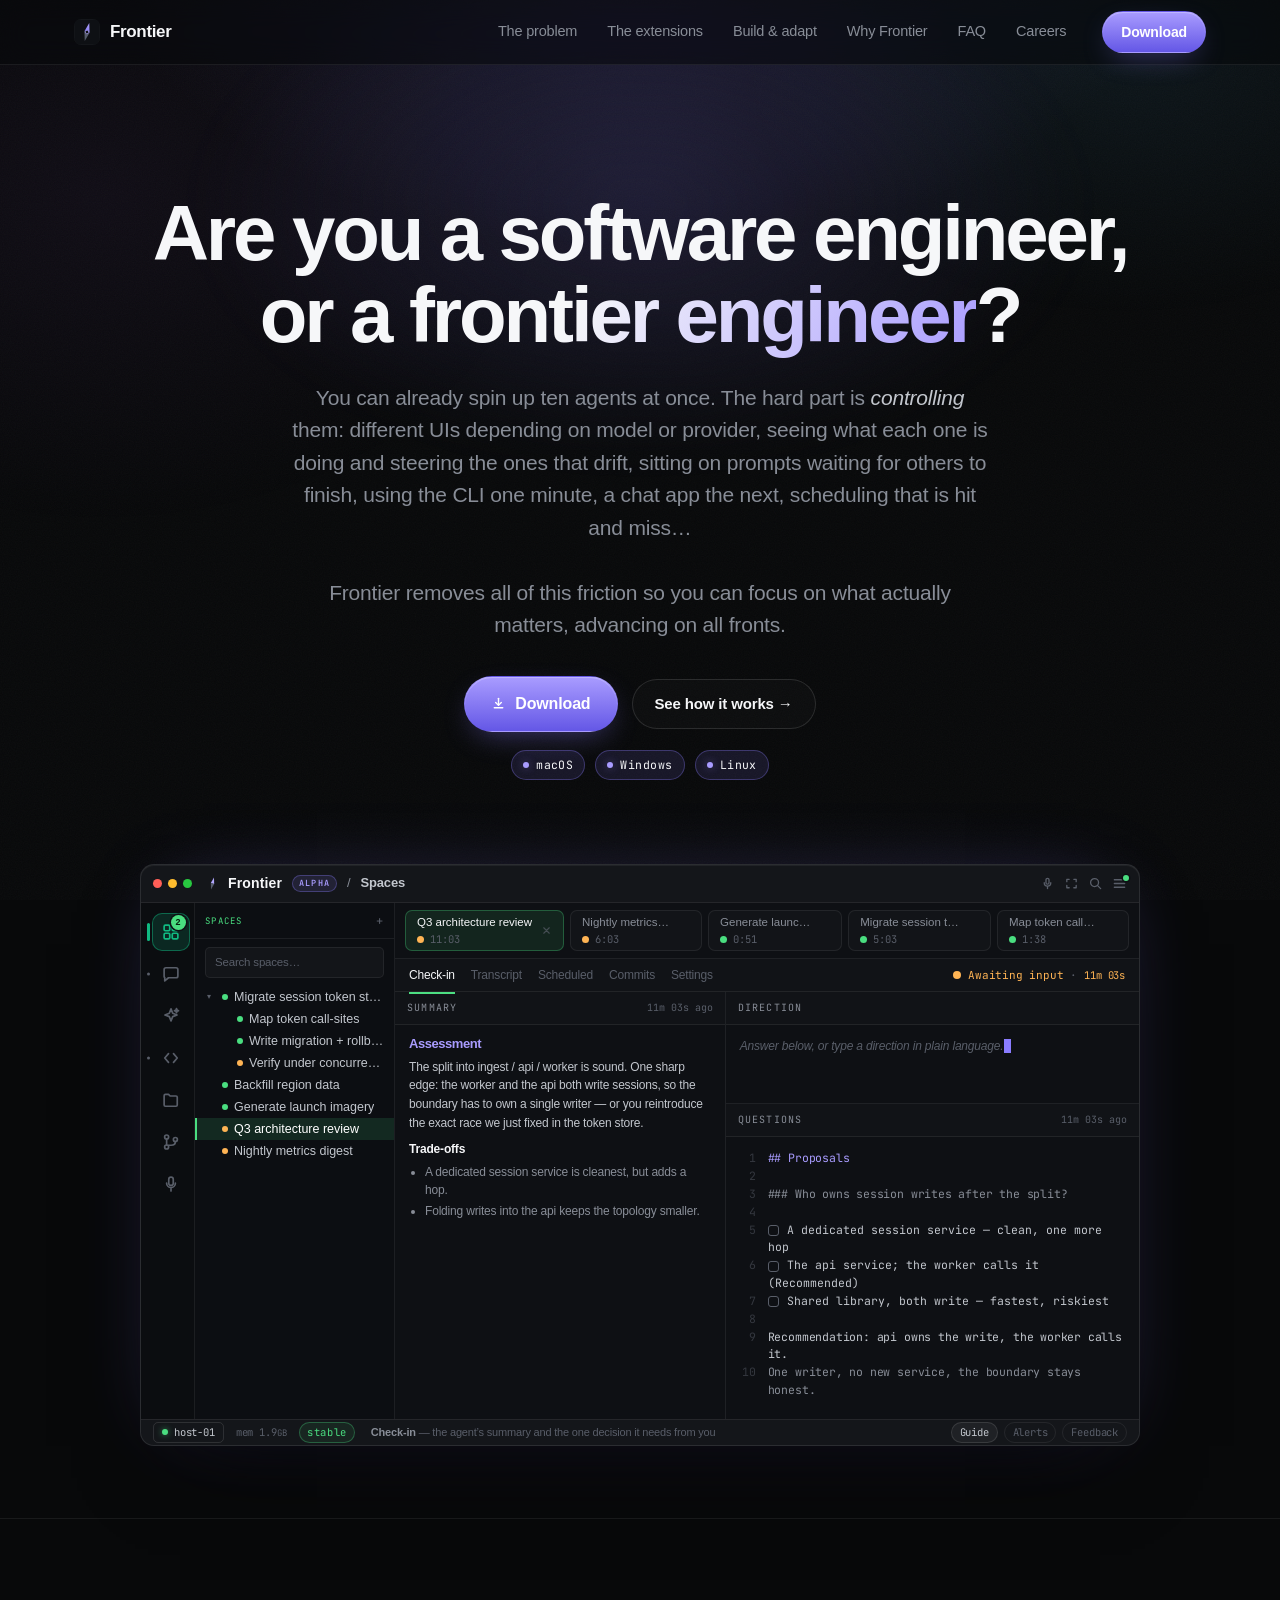
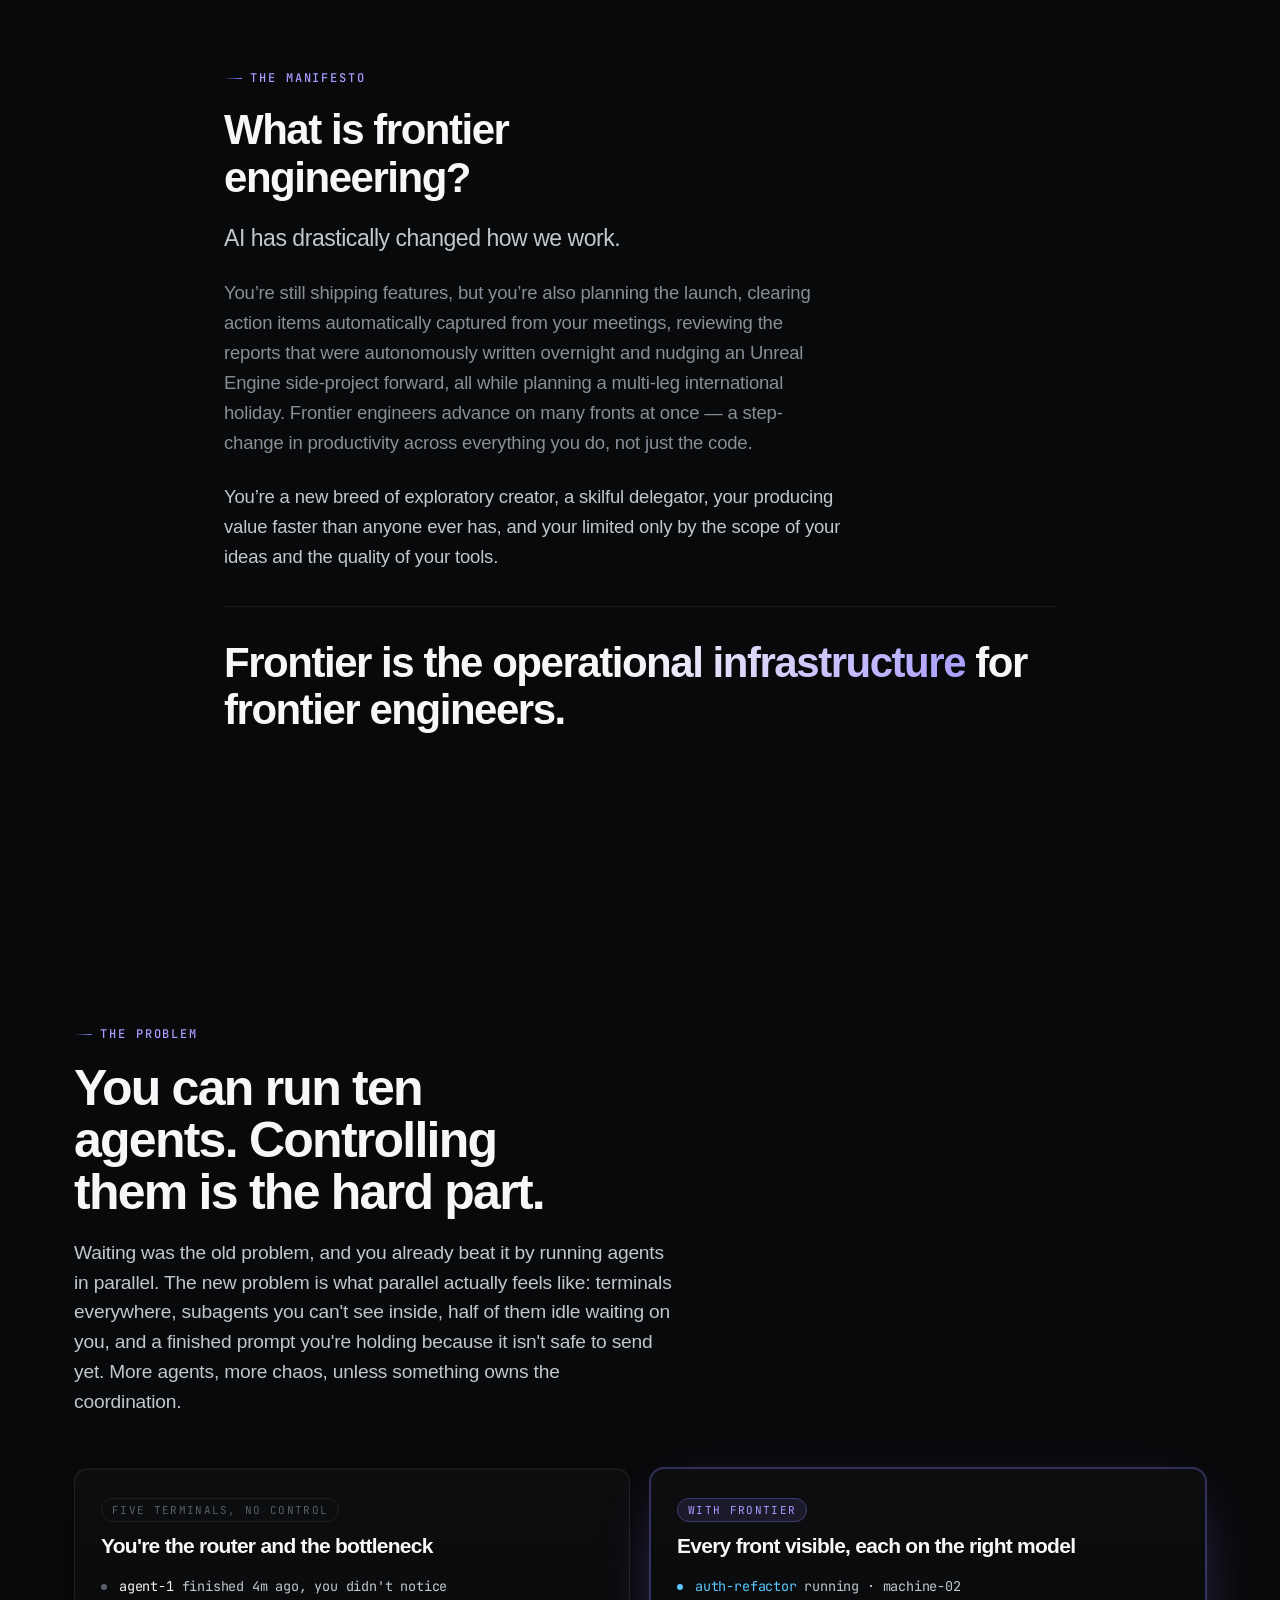
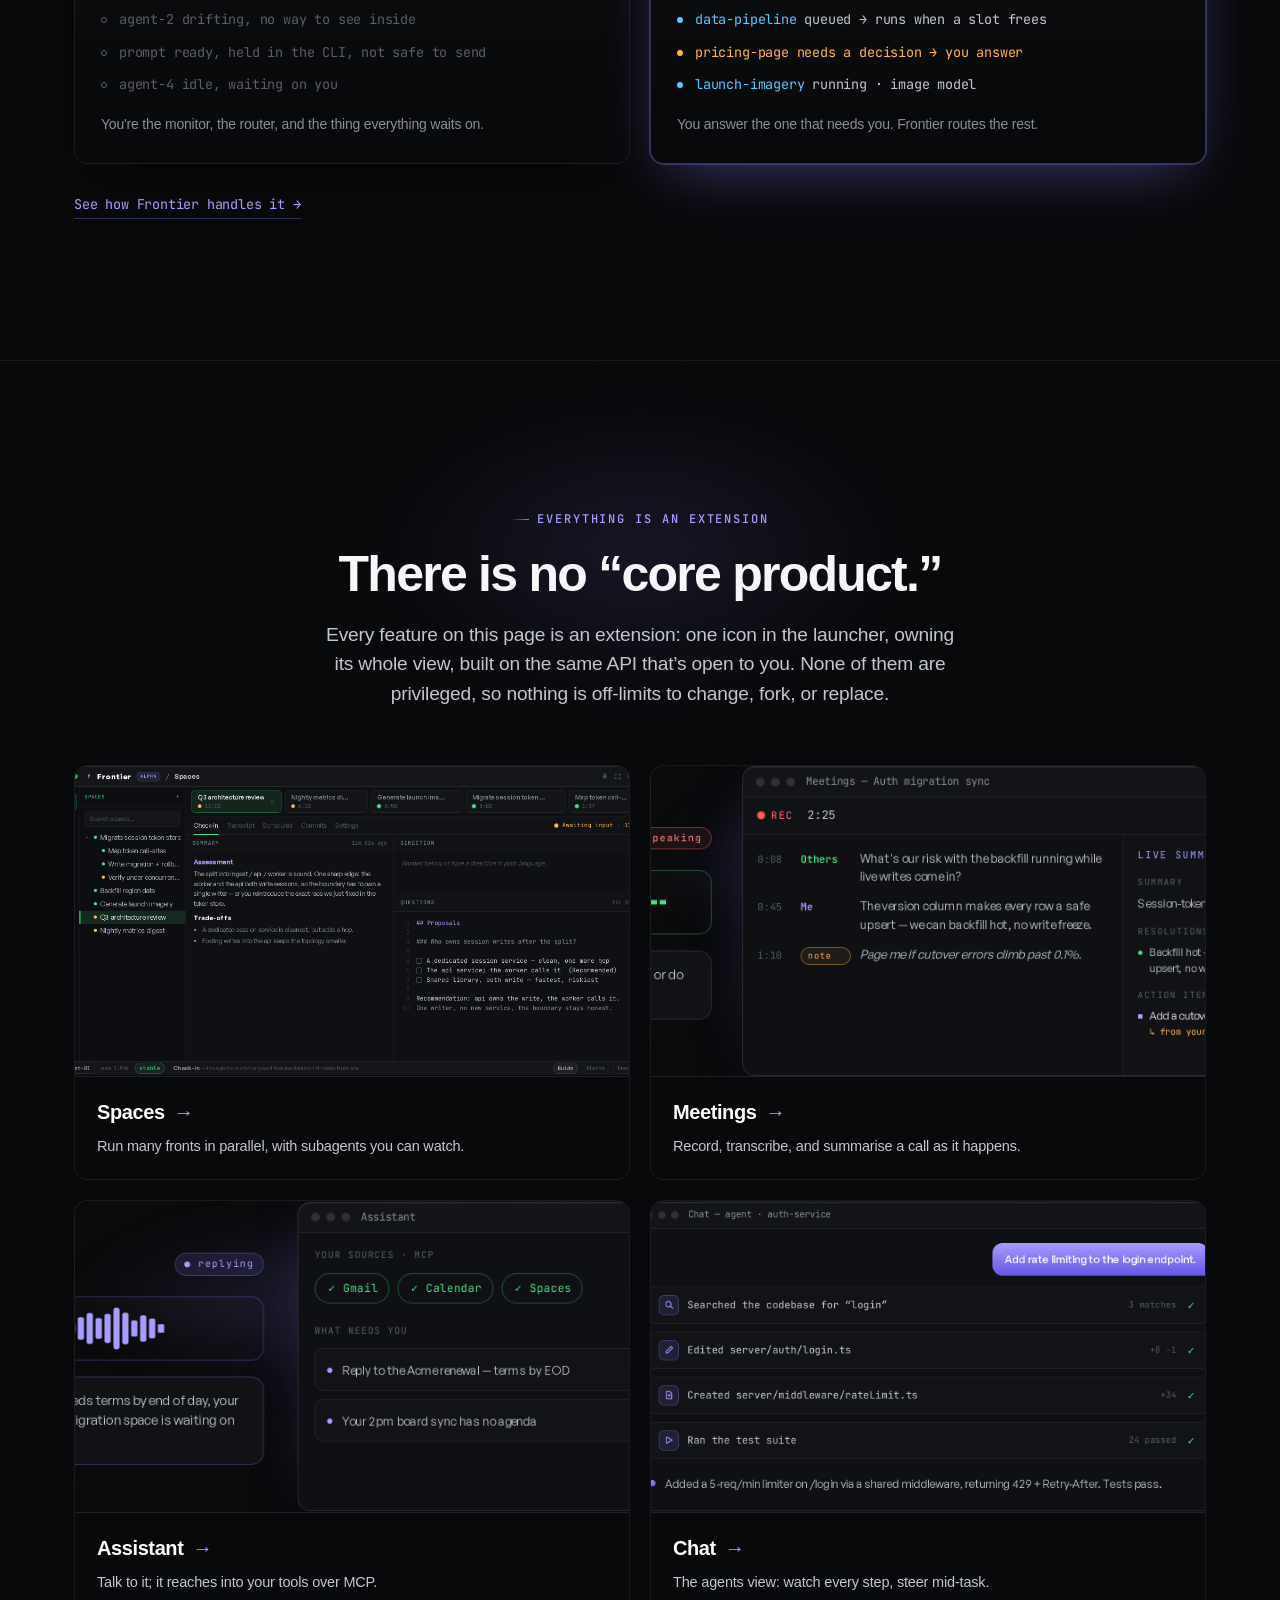
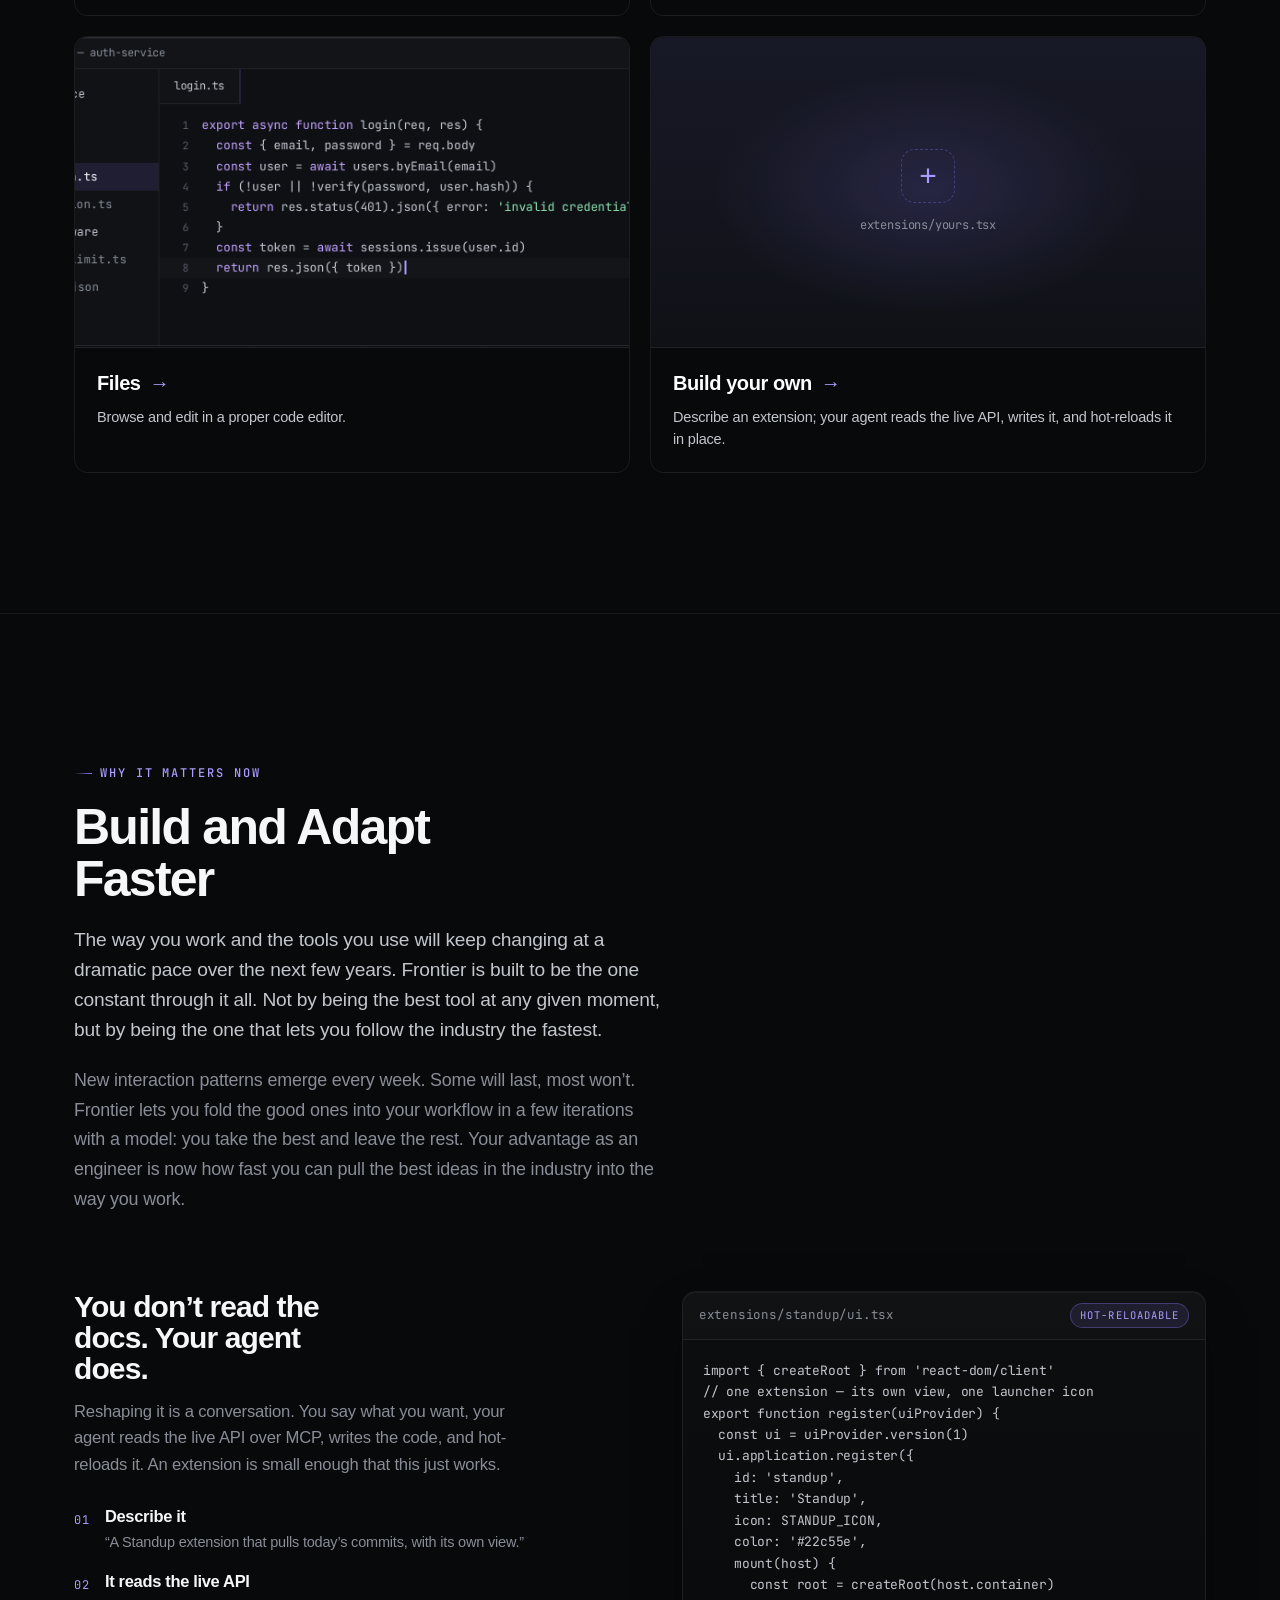
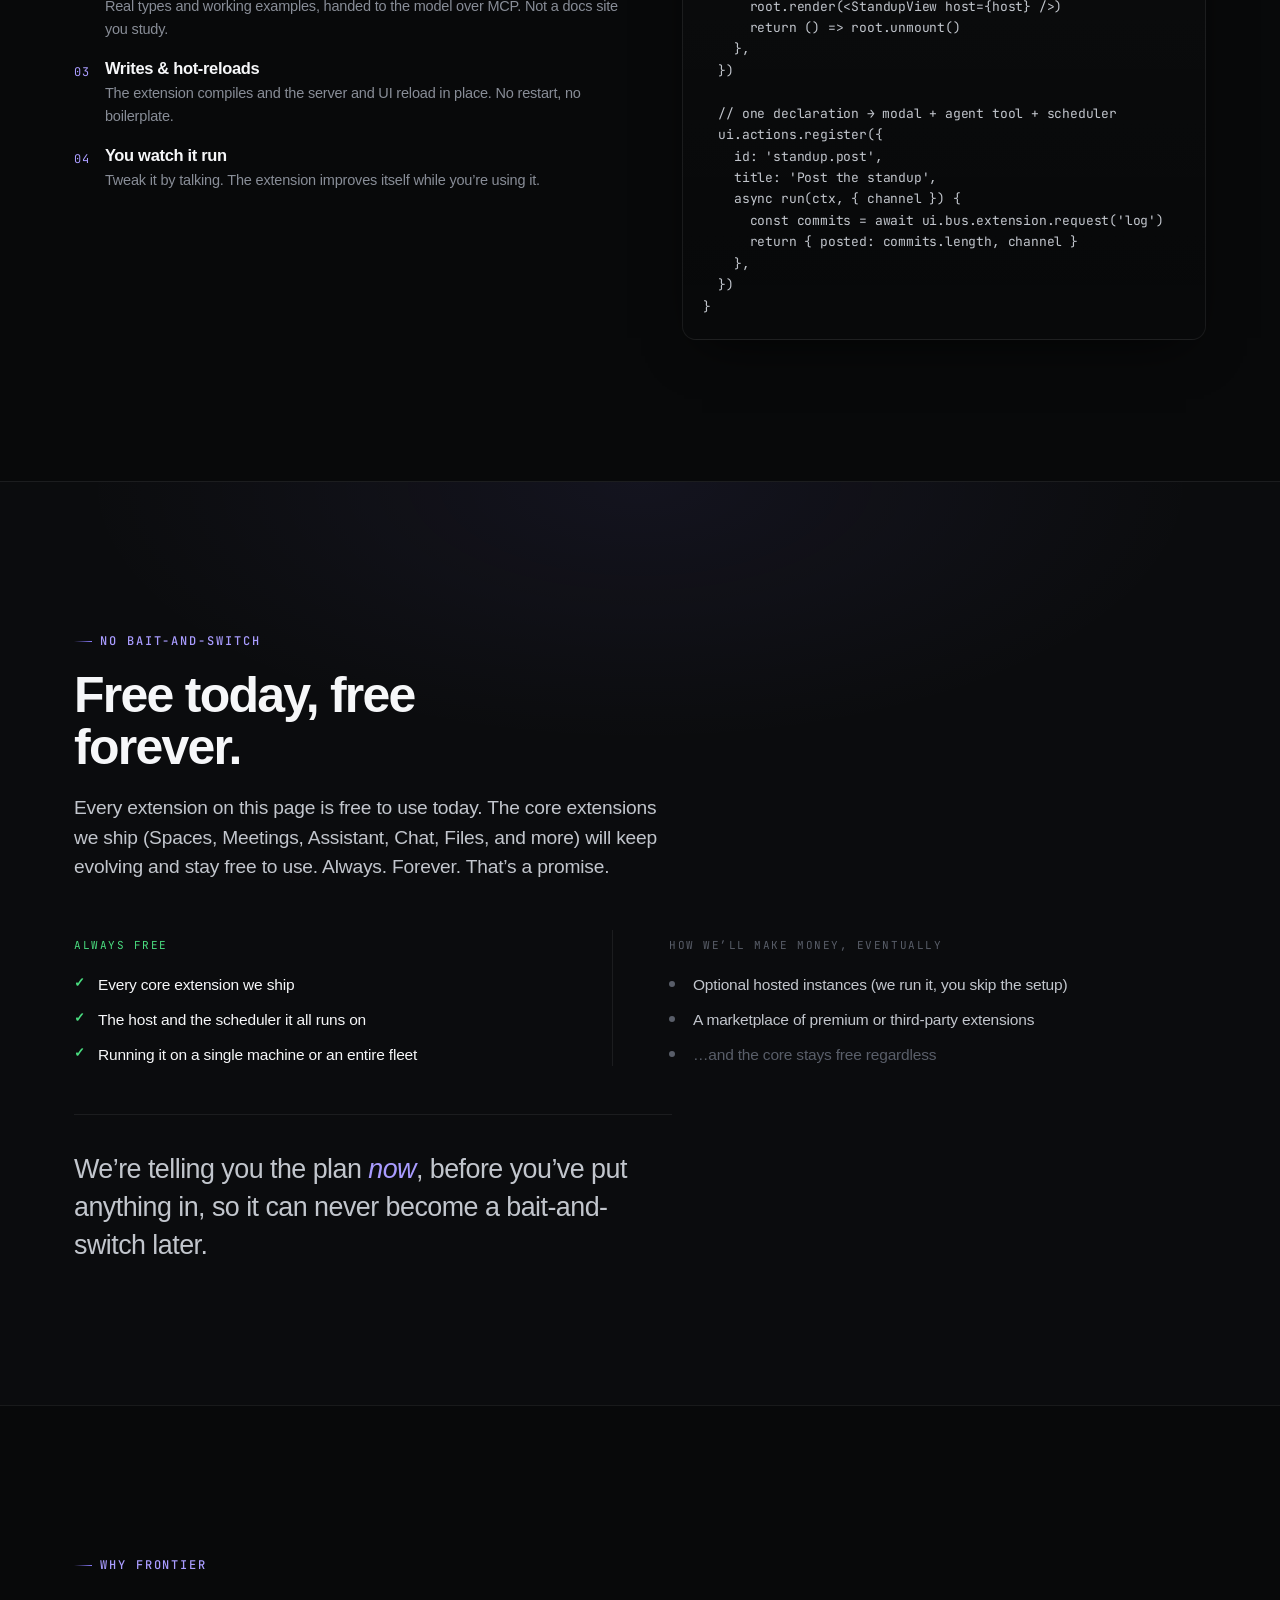
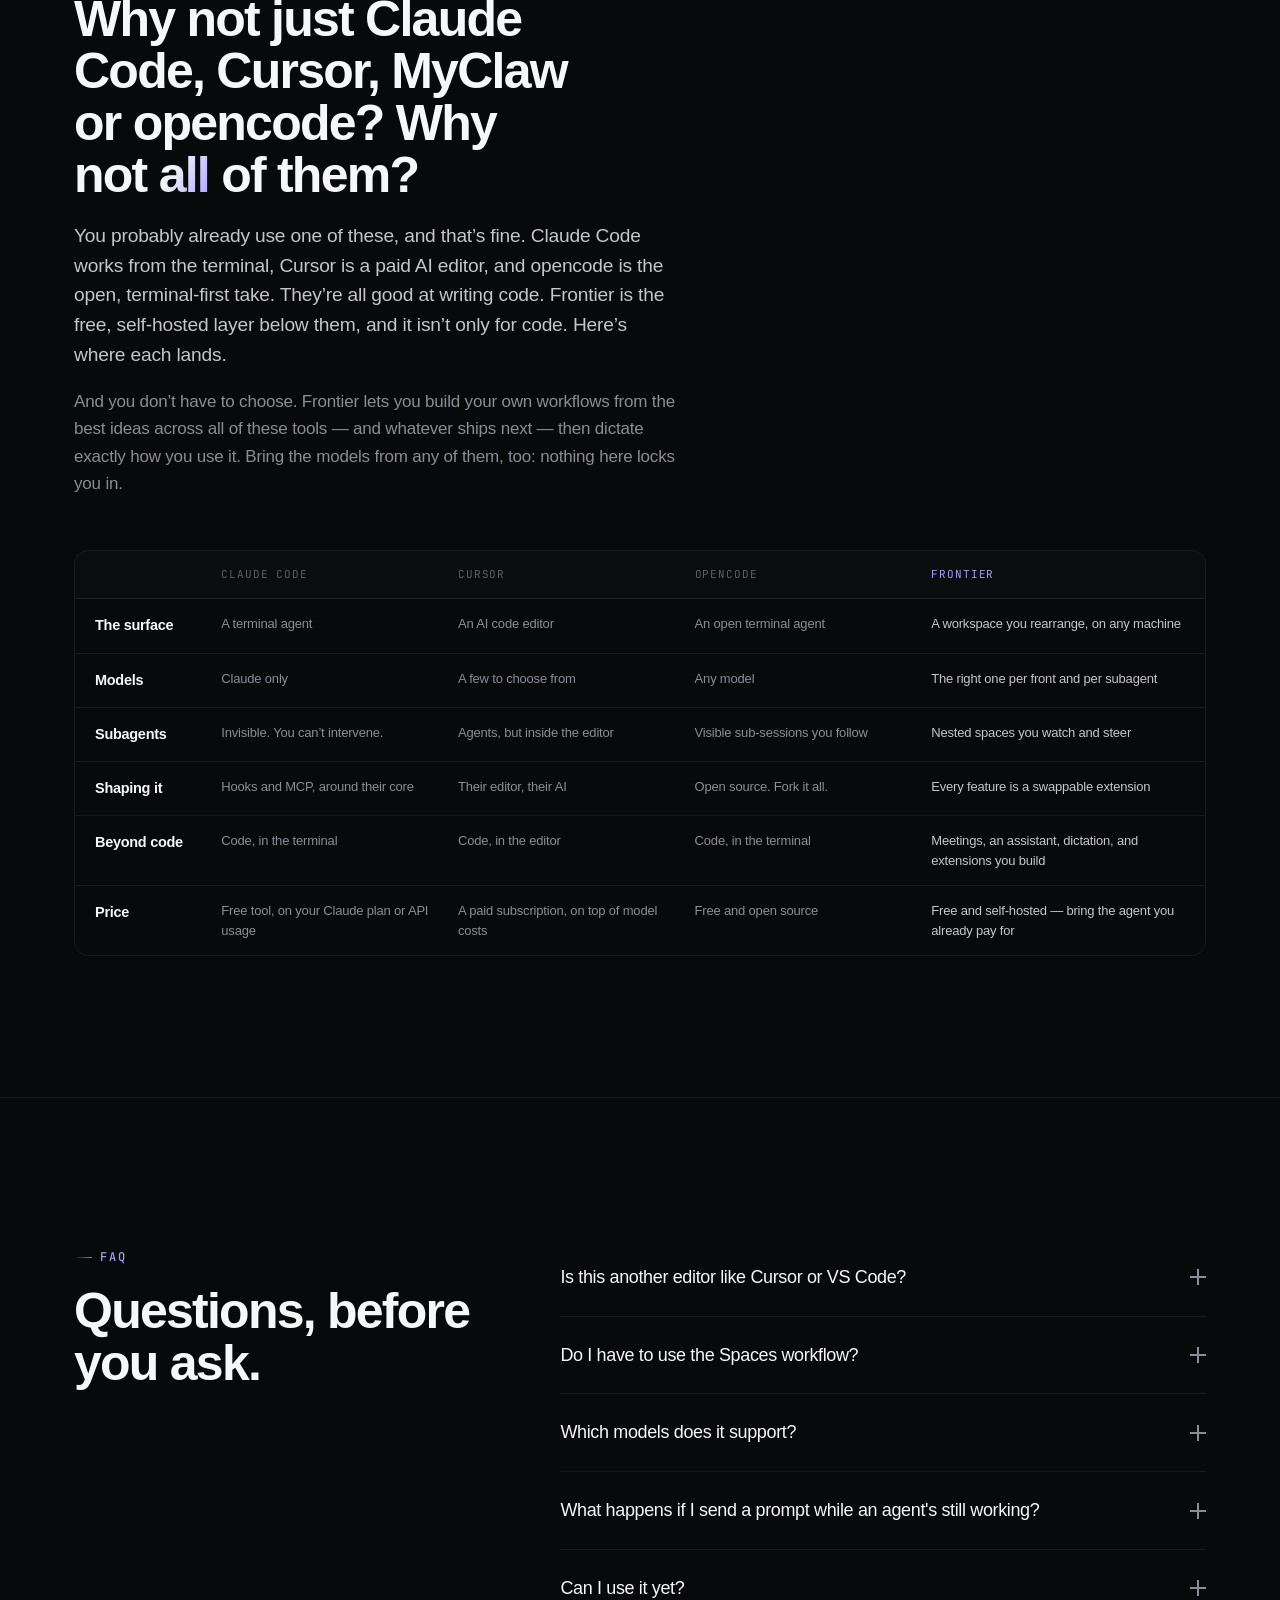
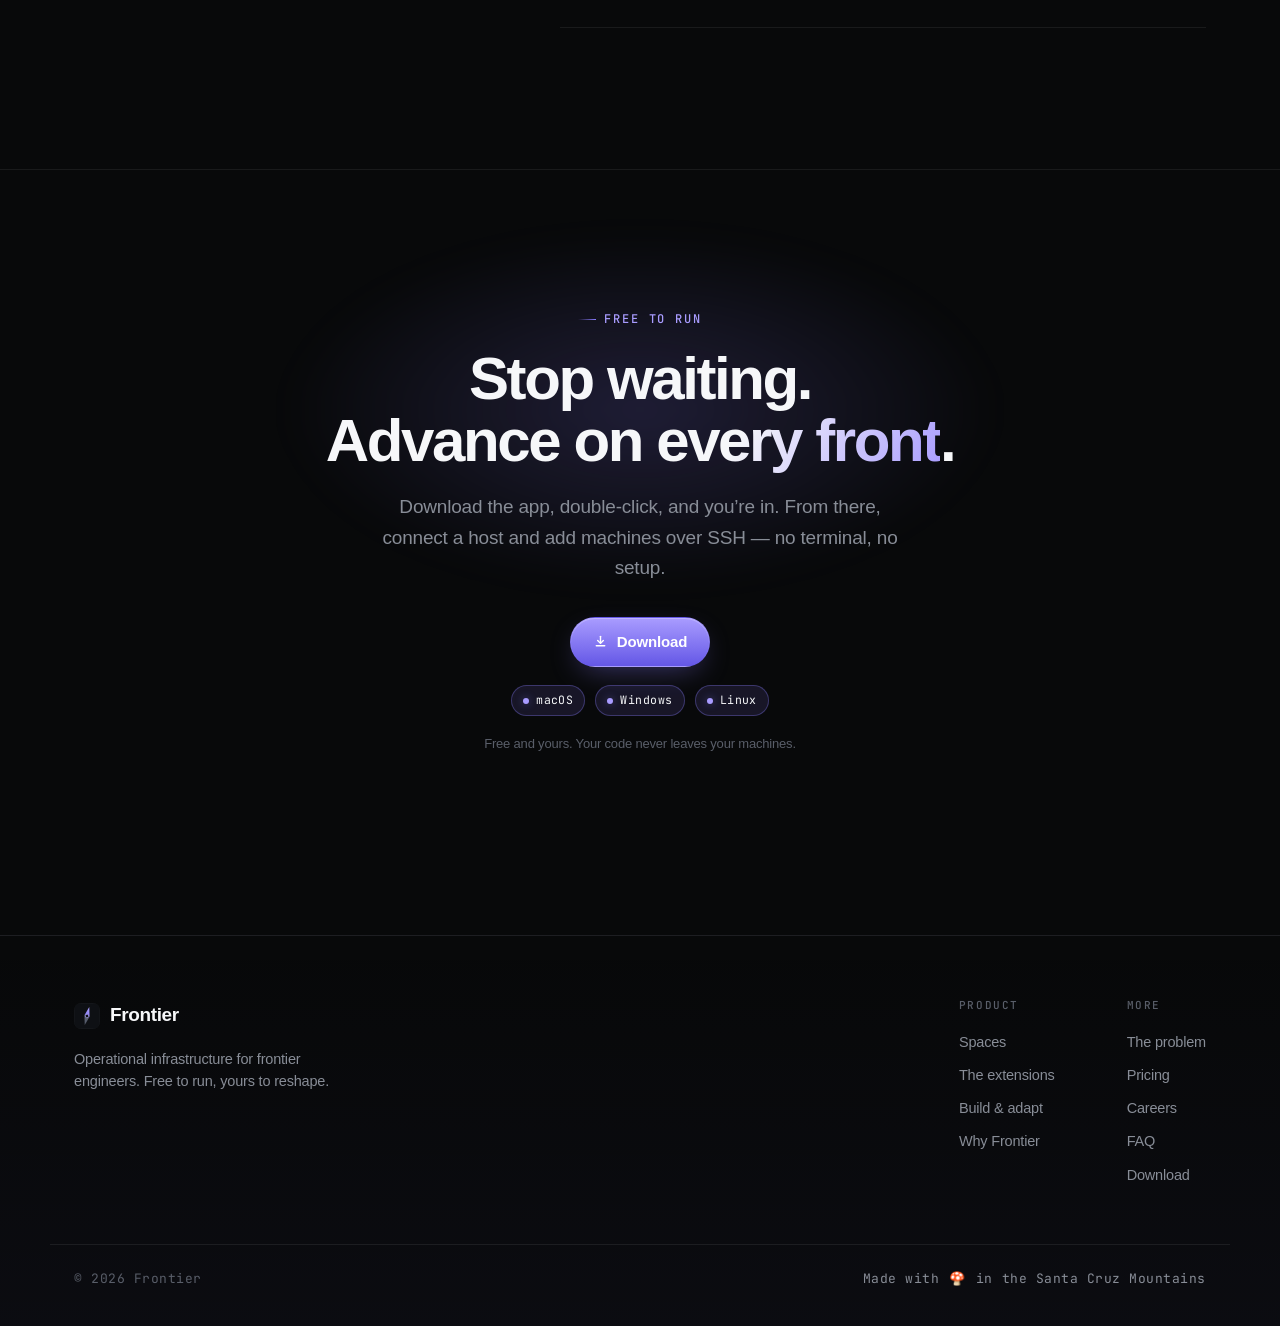
==== commit 6aec5cb2: "deploy: frontierengineer/frontierengineer.com@7b7cbcf84842985fd1bd387d554e8f669172daa3" ====
--- a/index.html
+++ b/index.html
@@ -1,25 +1,35 @@
-<!DOCTYPE html><html lang="en"> <head><meta charset="UTF-8"><meta name="viewport" content="width=device-width, initial-scale=1.0"><title>Frontier — infrastructure for frontier engineering</title><meta name="description" content="You can already run ten agents. Frontier is the control plane for controlling them: visible, steerable subagents, the right model per job, prompts that queue instead of waiting on you. Build the workspace on top."><link rel="canonical" href="https://frontierengineer.com/"><meta name="theme-color" content="#08090a"><link rel="icon" type="image/svg+xml" href="/favicon.svg"><link rel="icon" type="image/png" sizes="32x32" href="/favicon-32.png"><link rel="apple-touch-icon" sizes="180x180" href="/apple-touch-icon.png"><link rel="manifest" href="/site.webmanifest"><meta property="og:type" content="website"><meta property="og:title" content="Frontier — infrastructure for frontier engineering"><meta property="og:description" content="You can already run ten agents. Frontier is the control plane for controlling them: visible, steerable subagents, the right model per job, prompts that queue instead of waiting on you. Build the workspace on top."><meta property="og:url" content="https://frontierengineer.com/"><meta property="og:image" content="/og.png"><meta name="twitter:card" content="summary_large_image"><meta name="twitter:title" content="Frontier — infrastructure for frontier engineering"><meta name="twitter:description" content="You can already run ten agents. Frontier is the control plane for controlling them: visible, steerable subagents, the right model per job, prompts that queue instead of waiting on you. Build the workspace on top."><meta name="twitter:image" content="/og.png"><link rel="preconnect" href="https://api.fontshare.com" crossorigin><link rel="preconnect" href="https://fonts.googleapis.com"><link rel="preconnect" href="https://fonts.gstatic.com" crossorigin><link href="https://api.fontshare.com/v2/css?f[]=general-sans@400,500,600,700&display=swap" rel="stylesheet"><link href="https://fonts.googleapis.com/css2?family=JetBrains+Mono:wght@400;500;600&display=swap" rel="stylesheet"><link rel="stylesheet" href="/_astro/assistant.Bw5Z6QPS.css">
-<link rel="stylesheet" href="/_astro/index.B51VvFMF.css">
-<link rel="stylesheet" href="/_astro/index.ChTb7acy.css"></head> <body> <header class="nav" data-astro-cid-dmqpwcec> <div class="container nav-inner" data-astro-cid-dmqpwcec> <a class="brand" href="/" aria-label="Frontier home" data-astro-cid-dmqpwcec> <svg class="brand-mark" width="26" height="26" viewBox="0 0 64 64" fill="none" aria-hidden="true" data-astro-cid-dmqpwcec> <defs data-astro-cid-dmqpwcec> <linearGradient id="navg" x1="24" y1="52" x2="42" y2="10" gradientUnits="userSpaceOnUse" data-astro-cid-dmqpwcec> <stop stop-color="#6457e6" data-astro-cid-dmqpwcec></stop> <stop offset="1" stop-color="#b3a8ff" data-astro-cid-dmqpwcec></stop> </linearGradient> </defs> <rect width="64" height="64" rx="15" fill="#0e1014" data-astro-cid-dmqpwcec></rect> <rect x="0.6" y="0.6" width="62.8" height="62.8" rx="14.4" stroke="#ffffff" stroke-opacity="0.08" stroke-width="1.2" data-astro-cid-dmqpwcec></rect> <g transform="rotate(14 32 32)" data-astro-cid-dmqpwcec> <polygon points="32,9 38.5,32 25.5,32" fill="url(#navg)" data-astro-cid-dmqpwcec></polygon> <polygon points="32,55 38.5,32 25.5,32" fill="#565c6b" data-astro-cid-dmqpwcec></polygon> <circle cx="32" cy="32" r="4.2" fill="#0e1014" data-astro-cid-dmqpwcec></circle> <circle cx="32" cy="32" r="4.2" fill="none" stroke="#b3a8ff" stroke-width="1.5" data-astro-cid-dmqpwcec></circle> </g> </svg> <span class="brand-word" data-astro-cid-dmqpwcec>Frontier</span> </a> <nav class="nav-links" aria-label="Primary" data-astro-cid-dmqpwcec> <a href="/#problem" data-astro-cid-dmqpwcec>The problem</a><a href="/#extensions" data-astro-cid-dmqpwcec>The toolkit</a><a href="/#adapt" data-astro-cid-dmqpwcec>Build &amp; adapt</a><a href="/#versus" data-astro-cid-dmqpwcec>Why Frontier</a><a href="/#faq" data-astro-cid-dmqpwcec>FAQ</a><a href="/careers" data-astro-cid-dmqpwcec>Careers</a> </nav> <a class="btn btn-primary nav-cta" href="/install" data-astro-cid-dmqpwcec>Install Frontier</a> </div> </header>  <main>  <section id="top" class="hero" data-astro-cid-bbe6dxrz> <div class="container hero-inner" data-astro-cid-bbe6dxrz> <span class="badge reveal" style="animation-delay: 0.05s" data-astro-cid-bbe6dxrz> <span class="badge-dot" data-astro-cid-bbe6dxrz></span> One workspace, many AI agents
-</span> <h1 class="hero-title reveal" style="animation-delay: 0.12s" data-astro-cid-bbe6dxrz>
+<!DOCTYPE html><html lang="en"> <head><meta charset="UTF-8"><meta name="viewport" content="width=device-width, initial-scale=1.0"><!-- Tag phones before paint so the desktop-download CTA can offer an "open on
+         your computer" note instead of a download you can't run on a phone. --><script>
+      if (/Mobi|Android|iPhone|iPod/i.test(navigator.userAgent)) {
+        document.documentElement.classList.add('is-phone');
+      }
+    </script><title>Frontier — infrastructure for frontier engineering</title><meta name="description" content="You can already run ten agents. Frontier is the control plane for controlling them: visible, steerable subagents, the right model per job, prompts that queue instead of waiting on you. Build the workspace on top."><link rel="canonical" href="https://frontierengineer.com/"><meta name="theme-color" content="#08090a"><link rel="icon" type="image/svg+xml" href="/favicon.svg"><link rel="icon" type="image/png" sizes="32x32" href="/favicon-32.png"><link rel="apple-touch-icon" sizes="180x180" href="/apple-touch-icon.png"><link rel="manifest" href="/site.webmanifest"><meta property="og:type" content="website"><meta property="og:title" content="Frontier — infrastructure for frontier engineering"><meta property="og:description" content="You can already run ten agents. Frontier is the control plane for controlling them: visible, steerable subagents, the right model per job, prompts that queue instead of waiting on you. Build the workspace on top."><meta property="og:url" content="https://frontierengineer.com/"><meta property="og:image" content="/og.png"><meta name="twitter:card" content="summary_large_image"><meta name="twitter:title" content="Frontier — infrastructure for frontier engineering"><meta name="twitter:description" content="You can already run ten agents. Frontier is the control plane for controlling them: visible, steerable subagents, the right model per job, prompts that queue instead of waiting on you. Build the workspace on top."><meta name="twitter:image" content="/og.png"><link rel="preconnect" href="https://api.fontshare.com" crossorigin><link rel="preconnect" href="https://fonts.googleapis.com"><link rel="preconnect" href="https://fonts.gstatic.com" crossorigin><link href="https://api.fontshare.com/v2/css?f[]=general-sans@400,500,600,700&display=swap" rel="stylesheet"><link href="https://fonts.googleapis.com/css2?family=JetBrains+Mono:wght@400;500;600&display=swap" rel="stylesheet"><link rel="stylesheet" href="/_astro/assistant.Bw5Z6QPS.css">
+<link rel="stylesheet" href="/_astro/index.BqHfIfMs.css">
+<link rel="stylesheet" href="/_astro/index.B2GQb6BQ.css">
+<style>.dl[data-astro-cid-itgiii2b]{display:flex;flex-direction:column;gap:18px}.dl-align-center[data-astro-cid-itgiii2b]{align-items:center}.dl-align-start[data-astro-cid-itgiii2b]{align-items:flex-start}.dl-actions[data-astro-cid-itgiii2b]{display:flex;gap:14px;flex-wrap:wrap;align-items:center}.dl-align-center[data-astro-cid-itgiii2b] .dl-actions[data-astro-cid-itgiii2b]{justify-content:center}.dl-btn[data-astro-cid-itgiii2b]{gap:9px}.dl-btn-lg[data-astro-cid-itgiii2b]{padding:14px 26px;font-size:16px}.dl-ic[data-astro-cid-itgiii2b]{margin-top:-1px;flex:0 0 auto}.dl-mobile-note[data-astro-cid-itgiii2b]{display:none;max-width:40ch;color:var(--text-muted);font-size:14px;line-height:1.5}.dl-align-center[data-astro-cid-itgiii2b] .dl-mobile-note[data-astro-cid-itgiii2b]{text-align:center}.dl-platforms[data-astro-cid-itgiii2b]{display:flex;flex-wrap:wrap;gap:8px 10px;align-items:center}.dl-align-center[data-astro-cid-itgiii2b] .dl-platforms[data-astro-cid-itgiii2b]{justify-content:center}.dl-plat[data-astro-cid-itgiii2b]{display:inline-flex;align-items:center;gap:7px;font-family:var(--font-mono);font-size:11.5px;letter-spacing:.04em;padding:5px 11px;border:1px solid var(--border);border-radius:999px;background:#ffffff05;white-space:nowrap}.dl-plat-dot[data-astro-cid-itgiii2b]{width:6px;height:6px;border-radius:50%;flex:0 0 auto}.dl-plat[data-astro-cid-itgiii2b].is-ready{border-color:var(--border-accent);background:var(--accent-dim)}.dl-plat[data-astro-cid-itgiii2b].is-ready .dl-plat-name[data-astro-cid-itgiii2b]{color:var(--text)}.dl-plat[data-astro-cid-itgiii2b].is-ready .dl-plat-dot[data-astro-cid-itgiii2b]{background:var(--accent-bright);box-shadow:0 0 8px var(--accent-glow)}.dl-plat-name[data-astro-cid-itgiii2b]{color:var(--text-muted)}@media(max-width:480px){.dl-btn[data-astro-cid-itgiii2b]{display:none}.dl-mobile-note[data-astro-cid-itgiii2b]{display:block}}html.is-phone .dl-btn[data-astro-cid-itgiii2b]{display:none}html.is-phone .dl-mobile-note[data-astro-cid-itgiii2b]{display:block}
+</style></head> <body> <header class="nav" data-astro-cid-dmqpwcec> <div class="container nav-inner" data-astro-cid-dmqpwcec> <a class="brand" href="/" aria-label="Frontier home" data-astro-cid-dmqpwcec> <svg class="brand-mark" width="26" height="26" viewBox="0 0 64 64" fill="none" aria-hidden="true" data-astro-cid-dmqpwcec> <defs data-astro-cid-dmqpwcec> <linearGradient id="navg" x1="24" y1="52" x2="42" y2="10" gradientUnits="userSpaceOnUse" data-astro-cid-dmqpwcec> <stop stop-color="#6457e6" data-astro-cid-dmqpwcec></stop> <stop offset="1" stop-color="#b3a8ff" data-astro-cid-dmqpwcec></stop> </linearGradient> </defs> <rect width="64" height="64" rx="15" fill="#0e1014" data-astro-cid-dmqpwcec></rect> <rect x="0.6" y="0.6" width="62.8" height="62.8" rx="14.4" stroke="#ffffff" stroke-opacity="0.08" stroke-width="1.2" data-astro-cid-dmqpwcec></rect> <g transform="rotate(14 32 32)" data-astro-cid-dmqpwcec> <polygon points="32,9 38.5,32 25.5,32" fill="url(#navg)" data-astro-cid-dmqpwcec></polygon> <polygon points="32,55 38.5,32 25.5,32" fill="#565c6b" data-astro-cid-dmqpwcec></polygon> <circle cx="32" cy="32" r="4.2" fill="#0e1014" data-astro-cid-dmqpwcec></circle> <circle cx="32" cy="32" r="4.2" fill="none" stroke="#b3a8ff" stroke-width="1.5" data-astro-cid-dmqpwcec></circle> </g> </svg> <span class="brand-word" data-astro-cid-dmqpwcec>Frontier</span> </a> <nav class="nav-links" aria-label="Primary" data-astro-cid-dmqpwcec> <a href="/#problem" data-astro-cid-dmqpwcec>The problem</a><a href="/#extensions" data-astro-cid-dmqpwcec>The extensions</a><a href="/#adapt" data-astro-cid-dmqpwcec>Build &amp; adapt</a><a href="/#versus" data-astro-cid-dmqpwcec>Why Frontier</a><a href="/#faq" data-astro-cid-dmqpwcec>FAQ</a><a href="/careers" data-astro-cid-dmqpwcec>Careers</a> </nav> <a class="btn btn-primary nav-cta" href="/download" data-cta="download" data-astro-cid-dmqpwcec>Download</a> </div> </header>  <main>  <section id="top" class="hero" data-astro-cid-bbe6dxrz> <div class="container hero-inner" data-astro-cid-bbe6dxrz> <h1 class="hero-title reveal" style="animation-delay: 0.12s" data-astro-cid-bbe6dxrz>
 Are you a software engineer,<br data-astro-cid-bbe6dxrz>
 or a <span class="text-grad" data-astro-cid-bbe6dxrz>frontier engineer</span>?
 </h1> <p class="hero-lead reveal" style="animation-delay: 0.2s" data-astro-cid-bbe6dxrz>
 You can already spin up ten agents at once. The hard part is <em data-astro-cid-bbe6dxrz>controlling</em> them:
-      seeing what each one is doing, steering the ones that drift, putting each on the right model,
-      and never sitting on a finished prompt waiting for it to be safe to run. Frontier is the
-      control plane for advancing many fronts in parallel.
-</p> <div class="hero-cta reveal" style="animation-delay: 0.28s" data-astro-cid-bbe6dxrz> <a class="btn btn-primary" href="/install" data-astro-cid-bbe6dxrz>Install Frontier</a> <a class="btn btn-ghost" href="/spaces" data-astro-cid-bbe6dxrz>See how it works →</a> </div> <div class="hero-demo reveal" style="animation-delay: 0.4s" data-astro-cid-bbe6dxrz> <div class="demo-interactive" data-astro-cid-bbe6dxrz><style>astro-island,astro-slot,astro-static-slot{display:contents}</style><script>(()=>{var n=(a,t)=>{let i=async()=>{await(await a())()};if(t.value){let e=matchMedia(t.value);e.matches?i():e.addEventListener("change",i,{once:!0})}};(self.Astro||(self.Astro={})).media=n;window.dispatchEvent(new Event("astro:media"));})();</script><script>(()=>{var A=Object.defineProperty;var g=(i,o,a)=>o in i?A(i,o,{enumerable:!0,configurable:!0,writable:!0,value:a}):i[o]=a;var d=(i,o,a)=>g(i,typeof o!="symbol"?o+"":o,a);{let i={0:t=>m(t),1:t=>a(t),2:t=>new RegExp(t),3:t=>new Date(t),4:t=>new Map(a(t)),5:t=>new Set(a(t)),6:t=>BigInt(t),7:t=>new URL(t),8:t=>new Uint8Array(t),9:t=>new Uint16Array(t),10:t=>new Uint32Array(t),11:t=>1/0*t},o=t=>{let[l,e]=t;return l in i?i[l](e):void 0},a=t=>t.map(o),m=t=>typeof t!="object"||t===null?t:Object.fromEntries(Object.entries(t).map(([l,e])=>[l,o(e)]));class y extends HTMLElement{constructor(){super(...arguments);d(this,"Component");d(this,"hydrator");d(this,"hydrate",async()=>{var b;if(!this.hydrator||!this.isConnected)return;let e=(b=this.parentElement)==null?void 0:b.closest("astro-island[ssr]");if(e){e.addEventListener("astro:hydrate",this.hydrate,{once:!0});return}let c=this.querySelectorAll("astro-slot"),n={},h=this.querySelectorAll("template[data-astro-template]");for(let r of h){let s=r.closest(this.tagName);s!=null&&s.isSameNode(this)&&(n[r.getAttribute("data-astro-template")||"default"]=r.innerHTML,r.remove())}for(let r of c){let s=r.closest(this.tagName);s!=null&&s.isSameNode(this)&&(n[r.getAttribute("name")||"default"]=r.innerHTML)}let p;try{p=this.hasAttribute("props")?m(JSON.parse(this.getAttribute("props"))):{}}catch(r){let s=this.getAttribute("component-url")||"<unknown>",v=this.getAttribute("component-export");throw v&&(s+=` (export ${v})`),console.error(`[hydrate] Error parsing props for component ${s}`,this.getAttribute("props"),r),r}let u;await this.hydrator(this)(this.Component,p,n,{client:this.getAttribute("client")}),this.removeAttribute("ssr"),this.dispatchEvent(new CustomEvent("astro:hydrate"))});d(this,"unmount",()=>{this.isConnected||this.dispatchEvent(new CustomEvent("astro:unmount"))})}disconnectedCallback(){document.removeEventListener("astro:after-swap",this.unmount),document.addEventListener("astro:after-swap",this.unmount,{once:!0})}connectedCallback(){if(!this.hasAttribute("await-children")||document.readyState==="interactive"||document.readyState==="complete")this.childrenConnectedCallback();else{let e=()=>{document.removeEventListener("DOMContentLoaded",e),c.disconnect(),this.childrenConnectedCallback()},c=new MutationObserver(()=>{var n;((n=this.lastChild)==null?void 0:n.nodeType)===Node.COMMENT_NODE&&this.lastChild.nodeValue==="astro:end"&&(this.lastChild.remove(),e())});c.observe(this,{childList:!0}),document.addEventListener("DOMContentLoaded",e)}}async childrenConnectedCallback(){let e=this.getAttribute("before-hydration-url");e&&await import(e),this.start()}async start(){let e=JSON.parse(this.getAttribute("opts")),c=this.getAttribute("client");if(Astro[c]===void 0){window.addEventListener(`astro:${c}`,()=>this.start(),{once:!0});return}try{await Astro[c](async()=>{let n=this.getAttribute("renderer-url"),[h,{default:p}]=await Promise.all([import(this.getAttribute("component-url")),n?import(n):()=>()=>{}]),u=this.getAttribute("component-export")||"default";if(!u.includes("."))this.Component=h[u];else{this.Component=h;for(let f of u.split("."))this.Component=this.Component[f]}return this.hydrator=p,this.hydrate},e,this)}catch(n){console.error(`[astro-island] Error hydrating ${this.getAttribute("component-url")}`,n)}}attributeChangedCallback(){this.hydrate()}}d(y,"observedAttributes",["props"]),customElements.get("astro-island")||customElements.define("astro-island",y)}})();</script><astro-island uid="Z2MTtH" prefix="r1" component-url="/_astro/HeroDemo.Ce-3dKYY.js" component-export="default" renderer-url="/_astro/client.CbHKJimV.js" props="{&quot;data-astro-cid-bbe6dxrz&quot;:[0,true]}" ssr client="media" opts="{&quot;name&quot;:&quot;HeroDemo&quot;,&quot;value&quot;:&quot;(min-width: 860px)&quot;}" await-children><div class="fd" aria-label="A live view of Frontier running multiple fronts"><div class="fd-titlebar"><span class="fd-dots"><i></i><i></i><i></i></span><span class="fd-title">Frontier — <!-- -->3<!-- --> running</span><span class="fd-spacer"></span></div><div class="fd-body"><aside class="fd-side"><div class="fd-section fd-tone-spaces fd-side-fill"><div class="fd-section-head"><span class="fd-chevron">▾</span>Spaces<span class="fd-plus">+</span></div><div class="fd-section-body"><div class="fd-tree"><div class="fd-tree-search">Search spaces…</div><button class="fd-tree-row " style="padding-left:8px"><span class="fd-tree-caret">▾</span><span class="fd-tree-name">Migrate session token store</span></button><button class="fd-tree-row " style="padding-left:23px"><span class="fd-tree-caret"></span><span class="fd-tree-name">Map token call-sites</span></button><button class="fd-tree-row " style="padding-left:23px"><span class="fd-tree-caret"></span><span class="fd-tree-name">Write migration + rollback</span></button><button class="fd-tree-row " style="padding-left:23px"><span class="fd-tree-caret"></span><span class="fd-tree-name">Verify under concurrent load</span></button><button class="fd-tree-row " style="padding-left:8px"><span class="fd-tree-caret"></span><span class="fd-tree-name">Backfill region data</span></button><button class="fd-tree-row " style="padding-left:8px"><span class="fd-tree-caret"></span><span class="fd-tree-name">Generate launch imagery</span></button><button class="fd-tree-row is-active" style="padding-left:8px"><span class="fd-tree-caret"></span><span class="fd-tree-name">Q3 architecture review</span></button><button class="fd-tree-row " style="padding-left:8px"><span class="fd-tree-caret"></span><span class="fd-tree-name">Nightly metrics digest</span></button></div></div></div><nav class="fd-nav"><button class="fd-nav-item"><svg width="15" height="15" viewBox="0 0 16 16" fill="none" stroke="currentColor" stroke-width="1.4" stroke-linecap="round" stroke-linejoin="round"><rect x="2" y="2.5" width="12" height="5" rx="1"></rect><rect x="2" y="8.5" width="12" height="5" rx="1"></rect><circle cx="4.5" cy="5" r="0.6" fill="currentColor"></circle><circle cx="4.5" cy="11" r="0.6" fill="currentColor"></circle></svg><span>Machines</span><span class="fd-nav-badge">5</span></button><button class="fd-nav-item"><svg width="15" height="15" viewBox="0 0 16 16" fill="none" stroke="currentColor" stroke-width="1.4" stroke-linecap="round" stroke-linejoin="round"><path d="M4 2.5h6l2 2v9H4z"></path><path d="M6 6h4M6 8.5h4M6 11h2.5"></path></svg><span>Instructions</span></button><button class="fd-nav-item"><svg width="15" height="15" viewBox="0 0 16 16" fill="none" stroke="currentColor" stroke-width="1.4" stroke-linecap="round" stroke-linejoin="round"><circle cx="8" cy="8" r="2.4"></circle><path d="M8 1.6v2M8 12.4v2M1.6 8h2M12.4 8h2M3.2 3.2l1.4 1.4M11.4 11.4l1.4 1.4M3.2 12.8l1.4-1.4M11.4 4.6l1.4-1.4"></path></svg><span>Settings</span></button></nav></aside><div class="fd-main"><div class="fd-tabs" role="tablist"><button role="tab" aria-selected="true" class="fd-tab is-active"><span class="fd-tab-name">Q3 architecture review</span><span class="fd-tab-meta"><span class="fd-dot fd-dot-waiting"></span><span class="fd-time">11m 00s</span></span></button><button role="tab" aria-selected="false" class="fd-tab "><span class="fd-tab-name">Nightly metrics digest</span><span class="fd-tab-meta"><span class="fd-dot fd-dot-waiting"></span><span class="fd-time">6m 00s</span></span></button><button role="tab" aria-selected="false" class="fd-tab "><span class="fd-tab-name">Generate launch imagery</span><span class="fd-tab-meta"><span class="fd-dot fd-dot-running"></span><span class="fd-time">48s</span></span></button><button role="tab" aria-selected="false" class="fd-tab "><span class="fd-tab-name">Migrate session token store</span><span class="fd-tab-meta"><span class="fd-dot fd-dot-running"></span><span class="fd-time">5m 00s</span></span></button><button role="tab" aria-selected="false" class="fd-tab "><span class="fd-tab-name">Map token call-sites</span><span class="fd-tab-meta"><span class="fd-dot fd-dot-running"></span><span class="fd-time">1m 35s</span></span></button></div><div class="fd-subtabs"><span class="fd-subtab is-active">Check-in</span><span class="fd-subtab ">Transcript</span><span class="fd-subtab ">Assets</span><span class="fd-subtab ">Scheduled</span><span class="fd-subtab ">Commits</span><span class="fd-subtab ">Settings</span><span class="fd-status fd-status-waiting"><span class="fd-dot fd-dot-waiting"></span>Awaiting input<b class="fd-sep">·</b><span class="fd-time">11m 00s</span></span></div><div class="fd-panes"><section class="fd-pane fd-pane-summary"><header class="fd-pane-head">Summary <span class="fd-ago">11m 00s<!-- --> ago</span></header><div class="fd-pane-body"><div class="fd-md"><h4>Assessment</h4><p>The split into ingest / api / worker is sound. One sharp edge: the worker and the api both write sessions, so the boundary has to own a single writer — or you reintroduce the exact race we just fixed in the token store.</p><p class="fd-strong">Trade-offs</p><ul><li>A dedicated session service is cleanest, but adds a hop.</li><li>Folding writes into the api keeps the topology smaller.</li></ul></div></div></section><div class="fd-pane-col"><section class="fd-pane fd-pane-direction"><header class="fd-pane-head">Direction</header><div class="fd-pane-body"><p class="fd-placeholder">Answer below, type a direction, or sketch on the blackboard.<span class="fd-caret"></span></p></div></section><section class="fd-pane fd-pane-questions"><header class="fd-pane-head">Questions<!-- --> <span class="fd-ago">11m 00s<!-- --> ago</span></header><div class="fd-pane-body"><div class="fd-q"><div class="fd-q-line fd-q-h"><span class="fd-q-num">1</span><span class="fd-q-text">## Proposals</span></div><div class="fd-q-line "><span class="fd-q-num">2</span><span class="fd-q-text"> </span></div><div class="fd-q-line fd-q-h3"><span class="fd-q-num">3</span><span class="fd-q-text">### Who owns session writes after the split?</span></div><div class="fd-q-line "><span class="fd-q-num">4</span><span class="fd-q-text"> </span></div><button class="fd-q-line fd-q-opt "><span class="fd-q-num">5</span><span class="fd-q-text"><span class="fd-q-box"></span>A dedicated session service — clean, one more hop</span></button><button class="fd-q-line fd-q-opt "><span class="fd-q-num">6</span><span class="fd-q-text"><span class="fd-q-box"></span>The api service; the worker calls it  (Recommended)</span></button><button class="fd-q-line fd-q-opt "><span class="fd-q-num">7</span><span class="fd-q-text"><span class="fd-q-box"></span>Shared library, both write — fastest, riskiest</span></button><div class="fd-q-line "><span class="fd-q-num">8</span><span class="fd-q-text"> </span></div><div class="fd-q-line fd-q-rec"><span class="fd-q-num">9</span><span class="fd-q-text">Recommendation: api owns the write, the worker calls it.</span></div><div class="fd-q-line "><span class="fd-q-num">10</span><span class="fd-q-text">One writer, no new service, the boundary stays honest.</span></div></div></div></section></div><div class="fd-rails"><div class="fd-rail"><span>Context</span></div><div class="fd-rail"><span>Blackboard</span></div><div class="fd-rail"><span>History</span></div></div></div></div></div></div><!--astro:end--></astro-island></div> <img class="demo-fallback" src="/demos/hero-mobile.png" alt="Frontier running several spaces in parallel: a live check-in with summary, questions, and a nested subagent tree." loading="lazy" data-astro-cid-bbe6dxrz> <p class="hero-demo-cap" data-astro-cid-bbe6dxrz>
-A live look at Frontier, several fronts advancing at once. Click a tab to switch;
-        answer the one that’s hit an information boundary while the rest keep working.
-</p> </div> </div> </section>  <section id="manifesto" class="section manifesto" data-astro-cid-5lwsku7t> <div class="container manifesto-inner" data-astro-cid-5lwsku7t> <span class="eyebrow" data-astro-cid-5lwsku7t>Frontier engineering</span> <p class="manifesto-lead" data-astro-cid-5lwsku7t>Frontier engineers advance on many fronts at once with AI.</p> <p class="manifesto-body" data-astro-cid-5lwsku7t>
-You’re still shipping features, sure, but you’re also planning the launch, scouting the next
-      opportunity to create value, clearing action items automatically captured from your meetings,
-      reviewing the reports and posts that wrote themselves overnight, and nudging an Unreal Engine
-      side-project forward, all while planning a multi-leg international holiday.
+      different UIs depending on model or provider, seeing what each one is doing and steering the
+      ones that drift, sitting on prompts waiting for others to finish, using the CLI one minute, a
+      chat app the next, scheduling that is hit and miss…<br data-astro-cid-bbe6dxrz><br data-astro-cid-bbe6dxrz>
+Frontier removes all of this friction so you can focus on what actually matters, advancing on
+      all fronts.
+</p> <div class="hero-cta reveal" style="animation-delay: 0.28s" data-astro-cid-bbe6dxrz> <div class="dl dl-hero dl-align-center" data-astro-cid-itgiii2b> <div class="dl-actions" data-astro-cid-itgiii2b> <a class="btn btn-primary dl-btn dl-btn-lg" href="/download" data-cta="download" data-astro-cid-itgiii2b> <svg class="dl-ic" width="15" height="15" viewBox="0 0 16 16" fill="none" stroke="currentColor" stroke-width="1.5" stroke-linecap="round" stroke-linejoin="round" aria-hidden="true" data-astro-cid-itgiii2b> <path d="M8 2.5v7" data-astro-cid-itgiii2b></path> <path d="M5 7l3 3 3-3" data-astro-cid-itgiii2b></path> <path d="M3.5 12.5h9" data-astro-cid-itgiii2b></path> </svg> <span data-astro-cid-itgiii2b>Download</span> </a> <a class="btn btn-ghost dl-secondary" href="/spaces" data-astro-cid-itgiii2b>See how it works →</a> <p class="dl-mobile-note" data-astro-cid-itgiii2b>
+Frontier’s desktop app runs on macOS, Windows &amp; Linux — open this page on your computer to
+      download.
+</p> </div> <div class="dl-platforms" role="list" aria-label="Available platforms" data-astro-cid-itgiii2b> <span class="dl-plat is-ready" role="listitem" data-astro-cid-itgiii2b> <span class="dl-plat-dot" aria-hidden="true" data-astro-cid-itgiii2b></span> <span class="dl-plat-name" data-astro-cid-itgiii2b>macOS</span> </span><span class="dl-plat is-ready" role="listitem" data-astro-cid-itgiii2b> <span class="dl-plat-dot" aria-hidden="true" data-astro-cid-itgiii2b></span> <span class="dl-plat-name" data-astro-cid-itgiii2b>Windows</span> </span><span class="dl-plat is-ready" role="listitem" data-astro-cid-itgiii2b> <span class="dl-plat-dot" aria-hidden="true" data-astro-cid-itgiii2b></span> <span class="dl-plat-name" data-astro-cid-itgiii2b>Linux</span> </span> </div> </div>  </div> <div class="hero-demo reveal" style="animation-delay: 0.4s" data-astro-cid-bbe6dxrz> <div class="demo-interactive" data-astro-cid-bbe6dxrz><style>astro-island,astro-slot,astro-static-slot{display:contents}</style><script>(()=>{var n=(a,t)=>{let i=async()=>{await(await a())()};if(t.value){let e=matchMedia(t.value);e.matches?i():e.addEventListener("change",i,{once:!0})}};(self.Astro||(self.Astro={})).media=n;window.dispatchEvent(new Event("astro:media"));})();</script><script>(()=>{var A=Object.defineProperty;var g=(i,o,a)=>o in i?A(i,o,{enumerable:!0,configurable:!0,writable:!0,value:a}):i[o]=a;var d=(i,o,a)=>g(i,typeof o!="symbol"?o+"":o,a);{let i={0:t=>m(t),1:t=>a(t),2:t=>new RegExp(t),3:t=>new Date(t),4:t=>new Map(a(t)),5:t=>new Set(a(t)),6:t=>BigInt(t),7:t=>new URL(t),8:t=>new Uint8Array(t),9:t=>new Uint16Array(t),10:t=>new Uint32Array(t),11:t=>1/0*t},o=t=>{let[l,e]=t;return l in i?i[l](e):void 0},a=t=>t.map(o),m=t=>typeof t!="object"||t===null?t:Object.fromEntries(Object.entries(t).map(([l,e])=>[l,o(e)]));class y extends HTMLElement{constructor(){super(...arguments);d(this,"Component");d(this,"hydrator");d(this,"hydrate",async()=>{var b;if(!this.hydrator||!this.isConnected)return;let e=(b=this.parentElement)==null?void 0:b.closest("astro-island[ssr]");if(e){e.addEventListener("astro:hydrate",this.hydrate,{once:!0});return}let c=this.querySelectorAll("astro-slot"),n={},h=this.querySelectorAll("template[data-astro-template]");for(let r of h){let s=r.closest(this.tagName);s!=null&&s.isSameNode(this)&&(n[r.getAttribute("data-astro-template")||"default"]=r.innerHTML,r.remove())}for(let r of c){let s=r.closest(this.tagName);s!=null&&s.isSameNode(this)&&(n[r.getAttribute("name")||"default"]=r.innerHTML)}let p;try{p=this.hasAttribute("props")?m(JSON.parse(this.getAttribute("props"))):{}}catch(r){let s=this.getAttribute("component-url")||"<unknown>",v=this.getAttribute("component-export");throw v&&(s+=` (export ${v})`),console.error(`[hydrate] Error parsing props for component ${s}`,this.getAttribute("props"),r),r}let u;await this.hydrator(this)(this.Component,p,n,{client:this.getAttribute("client")}),this.removeAttribute("ssr"),this.dispatchEvent(new CustomEvent("astro:hydrate"))});d(this,"unmount",()=>{this.isConnected||this.dispatchEvent(new CustomEvent("astro:unmount"))})}disconnectedCallback(){document.removeEventListener("astro:after-swap",this.unmount),document.addEventListener("astro:after-swap",this.unmount,{once:!0})}connectedCallback(){if(!this.hasAttribute("await-children")||document.readyState==="interactive"||document.readyState==="complete")this.childrenConnectedCallback();else{let e=()=>{document.removeEventListener("DOMContentLoaded",e),c.disconnect(),this.childrenConnectedCallback()},c=new MutationObserver(()=>{var n;((n=this.lastChild)==null?void 0:n.nodeType)===Node.COMMENT_NODE&&this.lastChild.nodeValue==="astro:end"&&(this.lastChild.remove(),e())});c.observe(this,{childList:!0}),document.addEventListener("DOMContentLoaded",e)}}async childrenConnectedCallback(){let e=this.getAttribute("before-hydration-url");e&&await import(e),this.start()}async start(){let e=JSON.parse(this.getAttribute("opts")),c=this.getAttribute("client");if(Astro[c]===void 0){window.addEventListener(`astro:${c}`,()=>this.start(),{once:!0});return}try{await Astro[c](async()=>{let n=this.getAttribute("renderer-url"),[h,{default:p}]=await Promise.all([import(this.getAttribute("component-url")),n?import(n):()=>()=>{}]),u=this.getAttribute("component-export")||"default";if(!u.includes("."))this.Component=h[u];else{this.Component=h;for(let f of u.split("."))this.Component=this.Component[f]}return this.hydrator=p,this.hydrate},e,this)}catch(n){console.error(`[astro-island] Error hydrating ${this.getAttribute("component-url")}`,n)}}attributeChangedCallback(){this.hydrate()}}d(y,"observedAttributes",["props"]),customElements.get("astro-island")||customElements.define("astro-island",y)}})();</script><astro-island uid="Z12nq3T" prefix="r1" component-url="/_astro/HeroDemo.9BZ53DVi.js" component-export="default" renderer-url="/_astro/client.CbHKJimV.js" props="{&quot;data-astro-cid-bbe6dxrz&quot;:[0,true]}" ssr client="media" opts="{&quot;name&quot;:&quot;HeroDemo&quot;,&quot;value&quot;:&quot;(min-width: 860px)&quot;}" await-children><div class="fd" aria-label="A live view of Frontier running the Spaces extension across multiple fronts"><div class="fd-topbar"><span class="fd-traffic" aria-hidden="true"><i></i><i></i><i></i></span><span class="fd-home"><span class="fd-mark" aria-hidden="true"><svg width="17" height="17" viewBox="0 0 64 64" fill="none"><g transform="rotate(14 32 32)"><polygon points="32,9 38.5,32 25.5,32" fill="#b3a8ff"></polygon><polygon points="32,55 38.5,32 25.5,32" fill="#565c6b"></polygon></g></svg></span><span class="fd-brand">Frontier</span></span><span class="fd-alpha">Alpha</span><span class="fd-tb-sep" aria-hidden="true">/</span><span class="fd-appname">Spaces</span><span class="fd-spacer"></span><span class="fd-tb-controls" aria-hidden="true"><svg class="fd-tb-ic" width="15" height="15" viewBox="0 0 16 16" fill="none" stroke="currentColor" stroke-width="1.4" stroke-linecap="round" stroke-linejoin="round"><path d="M8 2.5a1.6 1.6 0 0 1 1.6 1.6v3a1.6 1.6 0 0 1-3.2 0v-3A1.6 1.6 0 0 1 8 2.5z"></path><path d="M4.5 7.2a3.5 3.5 0 0 0 7 0M8 10.7v2.6"></path></svg><svg class="fd-tb-ic" width="15" height="15" viewBox="0 0 16 16" fill="none" stroke="currentColor" stroke-width="1.4" stroke-linecap="round" stroke-linejoin="round"><path d="M3 6V3.5h2.5M13 6V3.5h-2.5M3 10v2.5h2.5M13 10v2.5h-2.5"></path></svg><svg class="fd-tb-ic" width="15" height="15" viewBox="0 0 16 16" fill="none" stroke="currentColor" stroke-width="1.4" stroke-linecap="round" stroke-linejoin="round"><circle cx="7" cy="7" r="4.25"></circle><path d="M13.5 13.5L10 10"></path></svg><span class="fd-tb-menu"><svg class="fd-tb-ic" width="15" height="15" viewBox="0 0 16 16" fill="none" stroke="currentColor" stroke-width="1.4" stroke-linecap="round" stroke-linejoin="round"><path d="M2.5 4h11M2.5 8h11M2.5 12h11"></path></svg><span class="fd-tb-menu-dot" title="3 running"></span></span></span></div><div class="fd-body"><nav class="fd-launcher" aria-label="Extensions"><button class="fd-app is-active is-open" style="--app:#10b981" title="Spaces" aria-label="Spaces" aria-current="true"><svg width="20" height="20" viewBox="0 0 16 16" fill="none" stroke="currentColor" stroke-width="1.35" stroke-linecap="round" stroke-linejoin="round"><rect x="2.5" y="2.5" width="4.5" height="4.5" rx="1"></rect><rect x="9" y="2.5" width="4.5" height="4.5" rx="1"></rect><rect x="2.5" y="9" width="4.5" height="4.5" rx="1"></rect><rect x="9" y="9" width="4.5" height="4.5" rx="1"></rect></svg><span class="fd-app-dot"></span><span class="fd-app-badge" title="2 running">2</span></button><button class="fd-app  is-open" style="--app:#3b82f6" title="Chat" aria-label="Chat" aria-current="false"><svg width="20" height="20" viewBox="0 0 16 16" fill="none" stroke="currentColor" stroke-width="1.35" stroke-linecap="round" stroke-linejoin="round"><path d="M2.5 4.5a1.5 1.5 0 0 1 1.5-1.5h8a1.5 1.5 0 0 1 1.5 1.5v5A1.5 1.5 0 0 1 12 11H6l-3 2.5V11a1.5 1.5 0 0 1-.5-1.1z"></path></svg><span class="fd-app-dot"></span></button><button class="fd-app  " style="--app:#8b5cf6" title="Assistants" aria-label="Assistants" aria-current="false"><svg width="20" height="20" viewBox="0 0 16 16" fill="none" stroke="currentColor" stroke-width="1.35" stroke-linecap="round" stroke-linejoin="round"><path d="M8 2.3l1.35 3.5 3.5 1.35-3.5 1.35L8 12l-1.35-3.5L3.15 7.15l3.5-1.35z"></path><path d="M12.4 2.1l.45 1.2 1.2.45-1.2.45-.45 1.2-.45-1.2-1.2-.45 1.2-.45z"></path></svg><span class="fd-app-dot"></span></button><button class="fd-app  is-open" style="--app:#a78bfa" title="Editor" aria-label="Editor" aria-current="false"><svg width="20" height="20" viewBox="0 0 16 16" fill="none" stroke="currentColor" stroke-width="1.35" stroke-linecap="round" stroke-linejoin="round"><path d="M6 4.5 3 8l3 3.5"></path><path d="M10 4.5 13 8l-3 3.5"></path></svg><span class="fd-app-dot"></span></button><button class="fd-app  " style="--app:#38bdf8" title="Files" aria-label="Files" aria-current="false"><svg width="20" height="20" viewBox="0 0 16 16" fill="none" stroke="currentColor" stroke-width="1.35" stroke-linecap="round" stroke-linejoin="round"><path d="M2.5 4.5a1 1 0 0 1 1-1H6l1.3 1.3H12a1 1 0 0 1 1 1v6.2a1 1 0 0 1-1 1H3.5a1 1 0 0 1-1-1z"></path></svg><span class="fd-app-dot"></span></button><button class="fd-app  " style="--app:#f0572d" title="Git" aria-label="Git" aria-current="false"><svg width="20" height="20" viewBox="0 0 16 16" fill="none" stroke="currentColor" stroke-width="1.35" stroke-linecap="round" stroke-linejoin="round"><circle cx="4.5" cy="4" r="1.6"></circle><circle cx="4.5" cy="12" r="1.6"></circle><circle cx="11.5" cy="6" r="1.6"></circle><path d="M4.5 5.6v4.8M11.5 7.6c0 2.2-1.5 3-3.4 3H6"></path></svg><span class="fd-app-dot"></span></button><button class="fd-app  " style="--app:#8b5cf6" title="Meetings" aria-label="Meetings" aria-current="false"><svg width="20" height="20" viewBox="0 0 16 16" fill="none" stroke="currentColor" stroke-width="1.35" stroke-linecap="round" stroke-linejoin="round"><path d="M8 2.5a1.8 1.8 0 0 1 1.8 1.8v3a1.8 1.8 0 0 1-3.6 0v-3A1.8 1.8 0 0 1 8 2.5z"></path><path d="M4.5 7.3a3.5 3.5 0 0 0 7 0M8 10.8v2.7"></path></svg><span class="fd-app-dot"></span></button></nav><div class="fd-app-view"><div class="fd-app-stage"><aside class="fd-spaces-tree"><div class="fd-tree-head"><span class="fd-tree-title">Spaces</span><span class="fd-plus">+</span></div><div class="fd-tree-search">Search spaces…</div><div class="fd-tree"><button class="fd-tree-row " style="padding-left:10px"><span class="fd-tree-caret">▾</span><span class="fd-mini-dot fd-mini-running"></span><span class="fd-tree-name">Migrate session token store</span></button><button class="fd-tree-row " style="padding-left:25px"><span class="fd-tree-caret"></span><span class="fd-mini-dot fd-mini-running"></span><span class="fd-tree-name">Map token call-sites</span></button><button class="fd-tree-row " style="padding-left:25px"><span class="fd-tree-caret"></span><span class="fd-mini-dot fd-mini-running"></span><span class="fd-tree-name">Write migration + rollback</span></button><button class="fd-tree-row " style="padding-left:25px"><span class="fd-tree-caret"></span><span class="fd-mini-dot fd-mini-waiting"></span><span class="fd-tree-name">Verify under concurrent load</span></button><button class="fd-tree-row " style="padding-left:10px"><span class="fd-tree-caret"></span><span class="fd-mini-dot fd-mini-running"></span><span class="fd-tree-name">Backfill region data</span></button><button class="fd-tree-row " style="padding-left:10px"><span class="fd-tree-caret"></span><span class="fd-mini-dot fd-mini-running"></span><span class="fd-tree-name">Generate launch imagery</span></button><button class="fd-tree-row is-active" style="padding-left:10px"><span class="fd-tree-caret"></span><span class="fd-mini-dot fd-mini-waiting"></span><span class="fd-tree-name">Q3 architecture review</span></button><button class="fd-tree-row " style="padding-left:10px"><span class="fd-tree-caret"></span><span class="fd-mini-dot fd-mini-waiting"></span><span class="fd-tree-name">Nightly metrics digest</span></button></div></aside><div class="fd-main"><div class="fd-tabs" role="tablist"><button role="tab" aria-selected="true" class="fd-tab is-active"><span class="fd-tab-body"><span class="fd-tab-name">Q3 architecture review</span><span class="fd-tab-status"><span class="fd-dot fd-dot-waiting"></span><span class="fd-time">11:00</span></span></span><span class="fd-tab-close" role="button" aria-label="Close tab" title="Close tab"><svg width="11" height="11" viewBox="0 0 16 16" fill="none" stroke="currentColor" stroke-width="1.6" stroke-linecap="round"><path d="M4 4l8 8M12 4l-8 8"></path></svg></span></button><button role="tab" aria-selected="false" class="fd-tab "><span class="fd-tab-body"><span class="fd-tab-name">Nightly metrics digest</span><span class="fd-tab-status"><span class="fd-dot fd-dot-waiting"></span><span class="fd-time">6:00</span></span></span><span class="fd-tab-close" role="button" aria-label="Close tab" title="Close tab"><svg width="11" height="11" viewBox="0 0 16 16" fill="none" stroke="currentColor" stroke-width="1.6" stroke-linecap="round"><path d="M4 4l8 8M12 4l-8 8"></path></svg></span></button><button role="tab" aria-selected="false" class="fd-tab "><span class="fd-tab-body"><span class="fd-tab-name">Generate launch imagery</span><span class="fd-tab-status"><span class="fd-dot fd-dot-running"></span><span class="fd-time">0:48</span></span></span><span class="fd-tab-close" role="button" aria-label="Close tab" title="Close tab"><svg width="11" height="11" viewBox="0 0 16 16" fill="none" stroke="currentColor" stroke-width="1.6" stroke-linecap="round"><path d="M4 4l8 8M12 4l-8 8"></path></svg></span></button><button role="tab" aria-selected="false" class="fd-tab "><span class="fd-tab-body"><span class="fd-tab-name">Migrate session token store</span><span class="fd-tab-status"><span class="fd-dot fd-dot-running"></span><span class="fd-time">5:00</span></span></span><span class="fd-tab-close" role="button" aria-label="Close tab" title="Close tab"><svg width="11" height="11" viewBox="0 0 16 16" fill="none" stroke="currentColor" stroke-width="1.6" stroke-linecap="round"><path d="M4 4l8 8M12 4l-8 8"></path></svg></span></button><button role="tab" aria-selected="false" class="fd-tab "><span class="fd-tab-body"><span class="fd-tab-name">Map token call-sites</span><span class="fd-tab-status"><span class="fd-dot fd-dot-running"></span><span class="fd-time">1:35</span></span></span><span class="fd-tab-close" role="button" aria-label="Close tab" title="Close tab"><svg width="11" height="11" viewBox="0 0 16 16" fill="none" stroke="currentColor" stroke-width="1.6" stroke-linecap="round"><path d="M4 4l8 8M12 4l-8 8"></path></svg></span></button></div><div class="fd-subtabs"><span class="fd-subtab is-active">Check-in</span><span class="fd-subtab ">Transcript</span><span class="fd-subtab ">Scheduled</span><span class="fd-subtab ">Commits</span><span class="fd-subtab ">Settings</span><span class="fd-status fd-status-waiting"><span class="fd-dot fd-dot-waiting"></span>Awaiting input<b class="fd-sep">·</b><span class="fd-time">11m 00s</span></span></div><div class="fd-panes"><section class="fd-pane fd-pane-summary"><header class="fd-pane-head">Summary <span class="fd-ago">11m 00s<!-- --> ago</span></header><div class="fd-pane-body"><div class="fd-md"><h4>Assessment</h4><p>The split into ingest / api / worker is sound. One sharp edge: the worker and the api both write sessions, so the boundary has to own a single writer — or you reintroduce the exact race we just fixed in the token store.</p><p class="fd-strong">Trade-offs</p><ul><li>A dedicated session service is cleanest, but adds a hop.</li><li>Folding writes into the api keeps the topology smaller.</li></ul></div></div></section><div class="fd-pane-col"><section class="fd-pane fd-pane-direction"><header class="fd-pane-head">Direction</header><div class="fd-pane-body"><p class="fd-placeholder">Answer below, or type a direction in plain language.<span class="fd-caret"></span></p></div></section><section class="fd-pane fd-pane-questions"><header class="fd-pane-head">Questions<!-- --> <span class="fd-ago">11m 00s<!-- --> ago</span></header><div class="fd-pane-body"><div class="fd-q"><div class="fd-q-line fd-q-h"><span class="fd-q-num">1</span><span class="fd-q-text">## Proposals</span></div><div class="fd-q-line "><span class="fd-q-num">2</span><span class="fd-q-text"> </span></div><div class="fd-q-line fd-q-h3"><span class="fd-q-num">3</span><span class="fd-q-text">### Who owns session writes after the split?</span></div><div class="fd-q-line "><span class="fd-q-num">4</span><span class="fd-q-text"> </span></div><button class="fd-q-line fd-q-opt "><span class="fd-q-num">5</span><span class="fd-q-text"><span class="fd-q-box"></span>A dedicated session service — clean, one more hop</span></button><button class="fd-q-line fd-q-opt "><span class="fd-q-num">6</span><span class="fd-q-text"><span class="fd-q-box"></span>The api service; the worker calls it  (Recommended)</span></button><button class="fd-q-line fd-q-opt "><span class="fd-q-num">7</span><span class="fd-q-text"><span class="fd-q-box"></span>Shared library, both write — fastest, riskiest</span></button><div class="fd-q-line "><span class="fd-q-num">8</span><span class="fd-q-text"> </span></div><div class="fd-q-line fd-q-rec"><span class="fd-q-num">9</span><span class="fd-q-text">Recommendation: api owns the write, the worker calls it.</span></div><div class="fd-q-line "><span class="fd-q-num">10</span><span class="fd-q-text">One writer, no new service, the boundary stays honest.</span></div></div></div></section></div></div></div></div></div></div><div class="fd-statusbar" aria-hidden="true"><span class="fd-sb-host"><span class="fd-sb-hostdot"></span>host-01</span><span class="fd-sb-mem">mem 1.9<small>GB</small></span><span class="fd-sb-ch">stable</span><span class="fd-sb-doc"><b>Check-in</b> — the agent’s summary and the one decision it needs from you</span><span class="fd-sb-chips"><span class="fd-sb-chip is-on">Guide</span><span class="fd-sb-chip">Alerts</span><span class="fd-sb-chip">Feedback</span></span></div></div><!--astro:end--></astro-island></div> <img class="demo-fallback" src="/demos/hero-mobile.png" alt="Frontier running several spaces in parallel: a live check-in with summary, questions, and a nested subagent tree." loading="lazy" data-astro-cid-bbe6dxrz> </div> </div> </section>  <section id="manifesto" class="section manifesto" data-astro-cid-5lwsku7t> <div class="container manifesto-inner" data-astro-cid-5lwsku7t> <span class="eyebrow" data-astro-cid-5lwsku7t>The manifesto</span> <h2 class="manifesto-title" data-astro-cid-5lwsku7t>What is frontier engineering?</h2> <p class="manifesto-lead" data-astro-cid-5lwsku7t>AI has drastically changed how we work.</p> <p class="manifesto-body" data-astro-cid-5lwsku7t>
+You’re still shipping features, but you’re also planning the launch, clearing action items
+      automatically captured from your meetings, reviewing the reports that were autonomously
+      written overnight and nudging an Unreal Engine side-project forward, all while planning a
+      multi-leg international holiday. Frontier engineers advance on many fronts at once — a
+      step-change in productivity across everything you do, not just the code.
 </p> <p class="manifesto-reframe" data-astro-cid-5lwsku7t>
-You’re no longer a software engineer (you may have never been one), you’re now a new breed of
-      exploratory creator, producing value faster than anyone ever has.
+You’re a new breed of exploratory creator, a skilful delegator, your producing value faster
+      than anyone ever has, and your limited only by the scope of your ideas and the quality of your
+      tools.
 </p> <p class="manifesto-tagline" data-astro-cid-5lwsku7t>
 Frontier is the <span class="text-grad" data-astro-cid-5lwsku7t>operational infrastructure</span> for frontier engineers.
 </p> </div> </section>  <section id="problem" class="section" data-astro-cid-oo6sugl5> <div class="container" data-astro-cid-oo6sugl5> <span class="eyebrow" data-astro-cid-oo6sugl5>The problem</span> <h2 class="section-title" data-astro-cid-oo6sugl5>You can run ten agents. Controlling them is the hard part.</h2> <p class="section-lead" data-astro-cid-oo6sugl5>
@@ -28,9 +38,10 @@
       inside, half of them idle waiting on you, and a finished prompt you're holding because it
       isn't safe to send yet. More agents, more chaos, unless something owns the coordination.
 </p> <div class="cmp" data-astro-cid-oo6sugl5> <article class="card cmp-card" data-astro-cid-oo6sugl5> <header data-astro-cid-oo6sugl5> <span class="cmp-tag cmp-tag-bad" data-astro-cid-oo6sugl5>Five terminals, no control</span> <h3 data-astro-cid-oo6sugl5>You're the router and the bottleneck</h3> </header> <ul class="cmp-flow" data-astro-cid-oo6sugl5> <li data-astro-cid-oo6sugl5><span data-astro-cid-oo6sugl5>agent-1</span> finished 4m ago, you didn't notice</li> <li class="wait" data-astro-cid-oo6sugl5>agent-2 drifting, no way to see inside</li> <li class="wait" data-astro-cid-oo6sugl5>prompt ready, held in the CLI, not safe to send</li> <li class="wait" data-astro-cid-oo6sugl5>agent-4 idle, waiting on you</li> <li class="muted" data-astro-cid-oo6sugl5>You're the monitor, the router, and the thing everything waits on.</li> </ul> </article> <article class="card cmp-card is-good" data-astro-cid-oo6sugl5> <header data-astro-cid-oo6sugl5> <span class="cmp-tag cmp-tag-good" data-astro-cid-oo6sugl5>With Frontier</span> <h3 data-astro-cid-oo6sugl5>Every front visible, each on the right model</h3> </header> <ul class="cmp-flow" data-astro-cid-oo6sugl5> <li data-astro-cid-oo6sugl5><span class="ok" data-astro-cid-oo6sugl5>auth-refactor</span> running · machine-02</li> <li data-astro-cid-oo6sugl5><span class="ok" data-astro-cid-oo6sugl5>data-pipeline</span> queued → runs when a slot frees</li> <li class="attn" data-astro-cid-oo6sugl5>pricing-page needs a decision → you answer</li> <li data-astro-cid-oo6sugl5><span class="ok" data-astro-cid-oo6sugl5>launch-imagery</span> running · image model</li> <li class="muted" data-astro-cid-oo6sugl5>You answer the one that needs you. Frontier routes the rest.</li> </ul> </article> </div> <a class="problem-link" href="/spaces" data-astro-cid-oo6sugl5>See how Frontier handles it <span aria-hidden="true" data-astro-cid-oo6sugl5>→</span></a> </div> </section>  <section id="extensions" class="section extensions" data-astro-cid-vnmgmuxp> <div class="extensions-glow" aria-hidden="true" data-astro-cid-vnmgmuxp></div> <div class="container" data-astro-cid-vnmgmuxp> <div class="exi-head" data-astro-cid-vnmgmuxp> <span class="eyebrow" data-astro-cid-vnmgmuxp>Everything is an extension</span> <h2 class="section-title" data-astro-cid-vnmgmuxp>There is no “core product.”</h2> <p class="section-lead" data-astro-cid-vnmgmuxp>
-Every feature on this page is an extension, built on the same API that’s open to you. None of
-        them are privileged, so nothing is off-limits to change, fork, or replace.
-</p> </div> <div class="exi-grid" data-astro-cid-vnmgmuxp> <a class="exi-card" href="/spaces" data-astro-cid-vnmgmuxp> <span class="exi-thumb" data-astro-cid-vnmgmuxp><img src="/demos/spaces-demo.png" alt="The Spaces extension in Frontier" loading="lazy" data-astro-cid-vnmgmuxp></span> <span class="exi-meta" data-astro-cid-vnmgmuxp> <span class="exi-name" data-astro-cid-vnmgmuxp>Spaces<span class="exi-go" aria-hidden="true" data-astro-cid-vnmgmuxp>→</span></span> <span class="exi-tag" data-astro-cid-vnmgmuxp>Run many fronts in parallel, with subagents you can watch.</span> </span> </a><a class="exi-card" href="/meetings" data-astro-cid-vnmgmuxp> <span class="exi-thumb" data-astro-cid-vnmgmuxp><img src="/demos/meetings-demo.png" alt="The Meetings extension in Frontier" loading="lazy" data-astro-cid-vnmgmuxp></span> <span class="exi-meta" data-astro-cid-vnmgmuxp> <span class="exi-name" data-astro-cid-vnmgmuxp>Meetings<span class="exi-go" aria-hidden="true" data-astro-cid-vnmgmuxp>→</span></span> <span class="exi-tag" data-astro-cid-vnmgmuxp>Record, transcribe, and summarise a call as it happens.</span> </span> </a><a class="exi-card" href="/assistant" data-astro-cid-vnmgmuxp> <span class="exi-thumb" data-astro-cid-vnmgmuxp><img src="/demos/assistant-demo.png" alt="The Assistant extension in Frontier" loading="lazy" data-astro-cid-vnmgmuxp></span> <span class="exi-meta" data-astro-cid-vnmgmuxp> <span class="exi-name" data-astro-cid-vnmgmuxp>Assistant<span class="exi-go" aria-hidden="true" data-astro-cid-vnmgmuxp>→</span></span> <span class="exi-tag" data-astro-cid-vnmgmuxp>Talk to it; it reaches into your tools over MCP.</span> </span> </a><a class="exi-card" href="/chat" data-astro-cid-vnmgmuxp> <span class="exi-thumb" data-astro-cid-vnmgmuxp><img src="/demos/chat-demo.png" alt="The Chat extension in Frontier" loading="lazy" data-astro-cid-vnmgmuxp></span> <span class="exi-meta" data-astro-cid-vnmgmuxp> <span class="exi-name" data-astro-cid-vnmgmuxp>Chat<span class="exi-go" aria-hidden="true" data-astro-cid-vnmgmuxp>→</span></span> <span class="exi-tag" data-astro-cid-vnmgmuxp>The agents view: watch every step, steer mid-task.</span> </span> </a><a class="exi-card" href="/dictation" data-astro-cid-vnmgmuxp> <span class="exi-thumb" data-astro-cid-vnmgmuxp><img src="/demos/dictation-demo.png" alt="The Dictation extension in Frontier" loading="lazy" data-astro-cid-vnmgmuxp></span> <span class="exi-meta" data-astro-cid-vnmgmuxp> <span class="exi-name" data-astro-cid-vnmgmuxp>Dictation<span class="exi-go" aria-hidden="true" data-astro-cid-vnmgmuxp>→</span></span> <span class="exi-tag" data-astro-cid-vnmgmuxp>Speak into any field. Local Whisper, free.</span> </span> </a><a class="exi-card" href="/canvas" data-astro-cid-vnmgmuxp> <span class="exi-thumb" data-astro-cid-vnmgmuxp><img src="/demos/canvas-demo.png" alt="The Canvas extension in Frontier" loading="lazy" data-astro-cid-vnmgmuxp></span> <span class="exi-meta" data-astro-cid-vnmgmuxp> <span class="exi-name" data-astro-cid-vnmgmuxp>Canvas<span class="exi-go" aria-hidden="true" data-astro-cid-vnmgmuxp>→</span></span> <span class="exi-tag" data-astro-cid-vnmgmuxp>Your own spatial board the model doesn’t touch.</span> </span> </a><a class="exi-card" href="/terminal" data-astro-cid-vnmgmuxp> <span class="exi-thumb" data-astro-cid-vnmgmuxp><img src="/demos/terminal-demo.png" alt="The Terminal extension in Frontier" loading="lazy" data-astro-cid-vnmgmuxp></span> <span class="exi-meta" data-astro-cid-vnmgmuxp> <span class="exi-name" data-astro-cid-vnmgmuxp>Terminal<span class="exi-go" aria-hidden="true" data-astro-cid-vnmgmuxp>→</span></span> <span class="exi-tag" data-astro-cid-vnmgmuxp>A real shell on any connected machine.</span> </span> </a><a class="exi-card" href="/files" data-astro-cid-vnmgmuxp> <span class="exi-thumb" data-astro-cid-vnmgmuxp><img src="/demos/files-demo.png" alt="The Files extension in Frontier" loading="lazy" data-astro-cid-vnmgmuxp></span> <span class="exi-meta" data-astro-cid-vnmgmuxp> <span class="exi-name" data-astro-cid-vnmgmuxp>Files<span class="exi-go" aria-hidden="true" data-astro-cid-vnmgmuxp>→</span></span> <span class="exi-tag" data-astro-cid-vnmgmuxp>Browse and edit in a proper code editor.</span> </span> </a> </div> </div> </section>  <section id="adapt" class="section adapt" data-astro-cid-vafn2e7j> <div class="container" data-astro-cid-vafn2e7j> <span class="eyebrow" data-astro-cid-vafn2e7j>Why it matters now</span> <h2 class="section-title" data-astro-cid-vafn2e7j>Build and Adapt Faster</h2> <p class="section-lead" data-astro-cid-vafn2e7j>
+Every feature on this page is an extension: one icon in the launcher, owning its whole view, built
+        on the same API that’s open to you. None of them are privileged, so nothing is off-limits to
+        change, fork, or replace.
+</p> </div> <div class="exi-grid" data-astro-cid-vnmgmuxp> <a class="exi-card" href="/spaces" data-astro-cid-vnmgmuxp> <span class="exi-thumb" data-astro-cid-vnmgmuxp> <img src="/demos/spaces-demo.png" alt="The Spaces extension in Frontier" loading="lazy" data-astro-cid-vnmgmuxp> </span> <span class="exi-meta" data-astro-cid-vnmgmuxp> <span class="exi-name" data-astro-cid-vnmgmuxp>Spaces<span class="exi-go" aria-hidden="true" data-astro-cid-vnmgmuxp>→</span></span> <span class="exi-tag" data-astro-cid-vnmgmuxp>Run many fronts in parallel, with subagents you can watch.</span> </span> </a><a class="exi-card" href="/meetings" data-astro-cid-vnmgmuxp> <span class="exi-thumb" data-astro-cid-vnmgmuxp> <img src="/demos/meetings-demo.png" alt="The Meetings extension in Frontier" loading="lazy" data-astro-cid-vnmgmuxp> </span> <span class="exi-meta" data-astro-cid-vnmgmuxp> <span class="exi-name" data-astro-cid-vnmgmuxp>Meetings<span class="exi-go" aria-hidden="true" data-astro-cid-vnmgmuxp>→</span></span> <span class="exi-tag" data-astro-cid-vnmgmuxp>Record, transcribe, and summarise a call as it happens.</span> </span> </a><a class="exi-card" href="/assistant" data-astro-cid-vnmgmuxp> <span class="exi-thumb" data-astro-cid-vnmgmuxp> <img src="/demos/assistant-demo.png" alt="The Assistant extension in Frontier" loading="lazy" data-astro-cid-vnmgmuxp> </span> <span class="exi-meta" data-astro-cid-vnmgmuxp> <span class="exi-name" data-astro-cid-vnmgmuxp>Assistant<span class="exi-go" aria-hidden="true" data-astro-cid-vnmgmuxp>→</span></span> <span class="exi-tag" data-astro-cid-vnmgmuxp>Talk to it; it reaches into your tools over MCP.</span> </span> </a><a class="exi-card" href="/chat" data-astro-cid-vnmgmuxp> <span class="exi-thumb" data-astro-cid-vnmgmuxp> <img src="/demos/chat-demo.png" alt="The Chat extension in Frontier" loading="lazy" data-astro-cid-vnmgmuxp> </span> <span class="exi-meta" data-astro-cid-vnmgmuxp> <span class="exi-name" data-astro-cid-vnmgmuxp>Chat<span class="exi-go" aria-hidden="true" data-astro-cid-vnmgmuxp>→</span></span> <span class="exi-tag" data-astro-cid-vnmgmuxp>The agents view: watch every step, steer mid-task.</span> </span> </a><a class="exi-card" href="/files" data-astro-cid-vnmgmuxp> <span class="exi-thumb" data-astro-cid-vnmgmuxp> <img src="/demos/files-demo.png" alt="The Files extension in Frontier" loading="lazy" data-astro-cid-vnmgmuxp> </span> <span class="exi-meta" data-astro-cid-vnmgmuxp> <span class="exi-name" data-astro-cid-vnmgmuxp>Files<span class="exi-go" aria-hidden="true" data-astro-cid-vnmgmuxp>→</span></span> <span class="exi-tag" data-astro-cid-vnmgmuxp>Browse and edit in a proper code editor.</span> </span> </a><a class="exi-card exi-card-build" href="/#adapt" data-astro-cid-vnmgmuxp> <span class="exi-thumb" data-astro-cid-vnmgmuxp> <span class="exi-thumb-build" aria-hidden="true" data-astro-cid-vnmgmuxp> <span class="exi-build-glyph" data-astro-cid-vnmgmuxp>+</span> <span class="exi-build-file" data-astro-cid-vnmgmuxp>extensions/yours.tsx</span> </span> </span> <span class="exi-meta" data-astro-cid-vnmgmuxp> <span class="exi-name" data-astro-cid-vnmgmuxp>Build your own<span class="exi-go" aria-hidden="true" data-astro-cid-vnmgmuxp>→</span></span> <span class="exi-tag" data-astro-cid-vnmgmuxp>Describe an extension; your agent reads the live API, writes it, and hot-reloads it in place.</span> </span> </a> </div> </div> </section>  <section id="adapt" class="section adapt" data-astro-cid-vafn2e7j> <div class="container" data-astro-cid-vafn2e7j> <span class="eyebrow" data-astro-cid-vafn2e7j>Why it matters now</span> <h2 class="section-title" data-astro-cid-vafn2e7j>Build and Adapt Faster</h2> <p class="section-lead" data-astro-cid-vafn2e7j>
 The way you work and the tools you use will keep changing at a dramatic pace over the next few
       years. Frontier is built to be the one constant through it all. Not by being the best tool at
       any given moment, but by being the one that lets you follow the industry the fastest.
@@ -42,38 +53,51 @@
 </p> </div> <div class="adapt-how-grid" data-astro-cid-vafn2e7j> <div class="adapt-how-copy" data-astro-cid-vafn2e7j> <h3 class="adapt-how" data-astro-cid-vafn2e7j>You don’t read the docs. Your agent does.</h3> <p class="adapt-how-sub" data-astro-cid-vafn2e7j>
 Reshaping it is a conversation. You say what you want, your agent reads the live API over
           MCP, writes the code, and hot-reloads it. An extension is small enough that this just works.
-</p> <ol class="adapt-steps" data-astro-cid-vafn2e7j> <li class="adapt-step" data-astro-cid-vafn2e7j> <span class="adapt-step-n" data-astro-cid-vafn2e7j>01</span> <div data-astro-cid-vafn2e7j> <h4 data-astro-cid-vafn2e7j>Describe it</h4> <p data-astro-cid-vafn2e7j>“Add a standup tab that pulls today’s commits.”</p> </div> </li><li class="adapt-step" data-astro-cid-vafn2e7j> <span class="adapt-step-n" data-astro-cid-vafn2e7j>02</span> <div data-astro-cid-vafn2e7j> <h4 data-astro-cid-vafn2e7j>It reads the live API</h4> <p data-astro-cid-vafn2e7j>Real types and working examples, handed to the model over MCP. Not a docs site you study.</p> </div> </li><li class="adapt-step" data-astro-cid-vafn2e7j> <span class="adapt-step-n" data-astro-cid-vafn2e7j>03</span> <div data-astro-cid-vafn2e7j> <h4 data-astro-cid-vafn2e7j>Writes &amp; hot-reloads</h4> <p data-astro-cid-vafn2e7j>The extension compiles and the server and UI reload in place. No restart, no boilerplate.</p> </div> </li><li class="adapt-step" data-astro-cid-vafn2e7j> <span class="adapt-step-n" data-astro-cid-vafn2e7j>04</span> <div data-astro-cid-vafn2e7j> <h4 data-astro-cid-vafn2e7j>You watch it run</h4> <p data-astro-cid-vafn2e7j>Tweak it by talking. The IDE improves itself while you’re using it.</p> </div> </li> </ol> </div> <aside class="code card" aria-hidden="true" data-astro-cid-vafn2e7j> <div class="code-bar" data-astro-cid-vafn2e7j> <span class="code-file" data-astro-cid-vafn2e7j>extensions/standup.ts</span> <span class="code-pill" data-astro-cid-vafn2e7j>hot-reloadable</span> </div> <pre data-astro-cid-vafn2e7j><code data-astro-cid-vafn2e7j><span class="c-key">export default</span> defineExtension({
-  <span class="c-prop">id</span>: <span class="c-str">'standup'</span>,
+</p> <ol class="adapt-steps" data-astro-cid-vafn2e7j> <li class="adapt-step" data-astro-cid-vafn2e7j> <span class="adapt-step-n" data-astro-cid-vafn2e7j>01</span> <div data-astro-cid-vafn2e7j> <h4 data-astro-cid-vafn2e7j>Describe it</h4> <p data-astro-cid-vafn2e7j>“A Standup extension that pulls today’s commits, with its own view.”</p> </div> </li><li class="adapt-step" data-astro-cid-vafn2e7j> <span class="adapt-step-n" data-astro-cid-vafn2e7j>02</span> <div data-astro-cid-vafn2e7j> <h4 data-astro-cid-vafn2e7j>It reads the live API</h4> <p data-astro-cid-vafn2e7j>Real types and working examples, handed to the model over MCP. Not a docs site you study.</p> </div> </li><li class="adapt-step" data-astro-cid-vafn2e7j> <span class="adapt-step-n" data-astro-cid-vafn2e7j>03</span> <div data-astro-cid-vafn2e7j> <h4 data-astro-cid-vafn2e7j>Writes &amp; hot-reloads</h4> <p data-astro-cid-vafn2e7j>The extension compiles and the server and UI reload in place. No restart, no boilerplate.</p> </div> </li><li class="adapt-step" data-astro-cid-vafn2e7j> <span class="adapt-step-n" data-astro-cid-vafn2e7j>04</span> <div data-astro-cid-vafn2e7j> <h4 data-astro-cid-vafn2e7j>You watch it run</h4> <p data-astro-cid-vafn2e7j>Tweak it by talking. The extension improves itself while you’re using it.</p> </div> </li> </ol> </div> <aside class="code card" aria-hidden="true" data-astro-cid-vafn2e7j> <div class="code-bar" data-astro-cid-vafn2e7j> <span class="code-file" data-astro-cid-vafn2e7j>extensions/standup/ui.tsx</span> <span class="code-pill" data-astro-cid-vafn2e7j>hot-reloadable</span> </div> <pre data-astro-cid-vafn2e7j><code data-astro-cid-vafn2e7j><span class="c-key">import</span> { <span class="c-fn">createRoot</span> } <span class="c-key">from</span> <span class="c-str">'react-dom/client'</span>
+<span class="c-com">// one extension — its own view, one launcher icon</span>
+<span class="c-key">export function</span> <span class="c-fn">register</span>(uiProvider) {
+  <span class="c-key">const</span> ui = uiProvider.<span class="c-fn">version</span>(1)
+  ui.<span class="c-prop">application</span>.<span class="c-fn">register</span>({
+    <span class="c-prop">id</span>: <span class="c-str">'standup'</span>,
+    <span class="c-prop">title</span>: <span class="c-str">'Standup'</span>,
+    <span class="c-prop">icon</span>: STANDUP_ICON,
+    <span class="c-prop">color</span>: <span class="c-str">'#22c55e'</span>,
+    <span class="c-prop">mount</span>(host) {
+      <span class="c-key">const</span> root = <span class="c-fn">createRoot</span>(host.<span class="c-prop">container</span>)
+      root.<span class="c-fn">render</span>(&lt;<span class="c-fn">StandupView</span> host={host} /&gt;)
+      <span class="c-key">return</span> () =&gt; root.<span class="c-fn">unmount</span>()
+    },
+  })
 
-  <span class="c-com">// add a tab to any work area</span>
-  <span class="c-prop">mount</span>(area) {
-    <span class="c-key">return</span> area.<span class="c-fn">addTab</span>(<span class="c-str">'Standup'</span>, StandupView)
-  },
-
-  <span class="c-com">// commit + push around every turn</span>
-  <span class="c-prop">hooks</span>: {
-    <span class="c-prop">SESSION_POST_DISPATCH_V1</span>: <span class="c-key">async</span> (s) =&gt; {
-      <span class="c-key">await</span> git.<span class="c-fn">commitAll</span>(s.<span class="c-prop">id</span>)
-      <span class="c-key">await</span> git.<span class="c-fn">push</span>()
+  <span class="c-com">// one declaration → modal + agent tool + scheduler</span>
+  ui.<span class="c-prop">actions</span>.<span class="c-fn">register</span>({
+    <span class="c-prop">id</span>: <span class="c-str">'standup.post'</span>,
+    <span class="c-prop">title</span>: <span class="c-str">'Post the standup'</span>,
+    <span class="c-key">async</span> <span class="c-prop">run</span>(ctx, { channel }) {
+      <span class="c-key">const</span> commits = <span class="c-key">await</span> ui.<span class="c-prop">bus</span>.<span class="c-prop">extension</span>.<span class="c-fn">request</span>(<span class="c-str">'log'</span>)
+      <span class="c-key">return</span> { <span class="c-prop">posted</span>: commits.<span class="c-prop">length</span>, channel }
     },
-  },
-
-  <span class="c-prop">commands</span>: {
-    <span class="c-fn">summarize</span>: (bus) =&gt; bus.<span class="c-fn">ask</span>(<span class="c-str">'…'</span>),
-  },
-})</code></pre> </aside> </div> </div> </section>  <section id="promise" class="section promise" data-astro-cid-zbtij42s> <div class="container" data-astro-cid-zbtij42s> <span class="eyebrow" data-astro-cid-zbtij42s>No bait-and-switch</span> <h2 class="section-title" data-astro-cid-zbtij42s>Free today, free forever.</h2> <p class="section-lead" data-astro-cid-zbtij42s>
+  })
+}</code></pre> </aside> </div> </div> </section>  <section id="promise" class="section promise" data-astro-cid-zbtij42s> <div class="container" data-astro-cid-zbtij42s> <span class="eyebrow" data-astro-cid-zbtij42s>No bait-and-switch</span> <h2 class="section-title" data-astro-cid-zbtij42s>Free today, free forever.</h2> <p class="section-lead" data-astro-cid-zbtij42s>
 Every extension on this page is free to use today. The core extensions we ship (Spaces,
-      Meetings, Assistant, Chat, Dictation, Canvas, Terminal, Files, and more) will keep evolving and
-      stay free to use. Always. Forever. That’s a promise.
+      Meetings, Assistant, Chat, Files, and more) will keep evolving and stay free to use. Always.
+      Forever. That’s a promise.
 </p> <div class="promise-cols" data-astro-cid-zbtij42s> <div class="promise-col" data-astro-cid-zbtij42s> <span class="promise-label is-free" data-astro-cid-zbtij42s>Always free</span> <ul data-astro-cid-zbtij42s> <li class="is-free" data-astro-cid-zbtij42s>Every core extension we ship</li><li class="is-free" data-astro-cid-zbtij42s>The host and the scheduler it all runs on</li><li class="is-free" data-astro-cid-zbtij42s>Running it on a single machine or an entire fleet</li> </ul> </div> <div class="promise-col" data-astro-cid-zbtij42s> <span class="promise-label" data-astro-cid-zbtij42s>How we’ll make money, eventually</span> <ul data-astro-cid-zbtij42s> <li data-astro-cid-zbtij42s>Optional hosted instances (we run it, you skip the setup)</li><li data-astro-cid-zbtij42s>A marketplace of premium or third-party extensions</li> <li class="is-note" data-astro-cid-zbtij42s>…and the core stays free regardless</li> </ul> </div> </div> <p class="promise-close" data-astro-cid-zbtij42s>
 We’re telling you the plan <em data-astro-cid-zbtij42s>now</em>, before you’ve put anything in, so it can never become
       a bait-and-switch later.
-</p> </div> </section>  <section id="versus" class="section versus" data-astro-cid-ganxpnea> <div class="container" data-astro-cid-ganxpnea> <span class="eyebrow" data-astro-cid-ganxpnea>Why Frontier</span> <h2 class="section-title" data-astro-cid-ganxpnea>Why not just Claude Code, Cursor, or opencode?</h2> <p class="section-lead" data-astro-cid-ganxpnea>
+</p> </div> </section>  <section id="versus" class="section versus" data-astro-cid-ganxpnea> <div class="container" data-astro-cid-ganxpnea> <span class="eyebrow" data-astro-cid-ganxpnea>Why Frontier</span> <h2 class="section-title" data-astro-cid-ganxpnea>Why not just Claude Code, Cursor, MyClaw or opencode? Why not <span class="text-grad" data-astro-cid-ganxpnea>all</span> of them?</h2> <p class="section-lead" data-astro-cid-ganxpnea>
 You probably already use one of these, and that’s fine. Claude Code works from the terminal,
-      Cursor is an AI editor, and opencode is the open, terminal-first take. They’re all good at
-      writing code. Frontier is the layer below them, and it isn’t only for code. Here’s where each
-      lands.
-</p> <div class="vs" data-astro-cid-ganxpnea> <div class="vs-head" aria-hidden="true" data-astro-cid-ganxpnea> <span data-astro-cid-ganxpnea></span> <span class="vs-h" data-astro-cid-ganxpnea>Claude Code</span> <span class="vs-h" data-astro-cid-ganxpnea>Cursor</span> <span class="vs-h" data-astro-cid-ganxpnea>opencode</span> <span class="vs-h vs-h-fr" data-astro-cid-ganxpnea>Frontier</span> </div> <div class="vs-row" data-astro-cid-ganxpnea> <span class="vs-dim" data-astro-cid-ganxpnea>The surface</span> <span class="vs-cc" data-astro-cid-ganxpnea>A terminal agent</span> <span class="vs-cu" data-astro-cid-ganxpnea>An AI code editor</span> <span class="vs-oc" data-astro-cid-ganxpnea>An open terminal agent</span> <span class="vs-fr" data-astro-cid-ganxpnea>A workspace you rearrange, on any machine</span> </div><div class="vs-row" data-astro-cid-ganxpnea> <span class="vs-dim" data-astro-cid-ganxpnea>Models</span> <span class="vs-cc" data-astro-cid-ganxpnea>Claude only</span> <span class="vs-cu" data-astro-cid-ganxpnea>A few to choose from</span> <span class="vs-oc" data-astro-cid-ganxpnea>Any model</span> <span class="vs-fr" data-astro-cid-ganxpnea>The right one per front and per subagent</span> </div><div class="vs-row" data-astro-cid-ganxpnea> <span class="vs-dim" data-astro-cid-ganxpnea>Subagents</span> <span class="vs-cc" data-astro-cid-ganxpnea>Invisible. You can’t intervene.</span> <span class="vs-cu" data-astro-cid-ganxpnea>Agents, but inside the editor</span> <span class="vs-oc" data-astro-cid-ganxpnea>Visible sub-sessions you follow</span> <span class="vs-fr" data-astro-cid-ganxpnea>Nested spaces you watch and steer</span> </div><div class="vs-row" data-astro-cid-ganxpnea> <span class="vs-dim" data-astro-cid-ganxpnea>Shaping it</span> <span class="vs-cc" data-astro-cid-ganxpnea>Hooks and MCP, around their core</span> <span class="vs-cu" data-astro-cid-ganxpnea>Their editor, their AI</span> <span class="vs-oc" data-astro-cid-ganxpnea>Open source. Fork it all.</span> <span class="vs-fr" data-astro-cid-ganxpnea>Every feature is a swappable extension</span> </div><div class="vs-row" data-astro-cid-ganxpnea> <span class="vs-dim" data-astro-cid-ganxpnea>Beyond code</span> <span class="vs-cc" data-astro-cid-ganxpnea>Code, in the terminal</span> <span class="vs-cu" data-astro-cid-ganxpnea>Code, in the editor</span> <span class="vs-oc" data-astro-cid-ganxpnea>Code, in the terminal</span> <span class="vs-fr" data-astro-cid-ganxpnea>Meetings, an assistant, dictation, a canvas</span> </div> </div> </div> </section>  <section id="faq" class="section faq" data-astro-cid-z6gx6xcw> <div class="container faq-inner" data-astro-cid-z6gx6xcw> <div class="faq-head" data-astro-cid-z6gx6xcw> <span class="eyebrow" data-astro-cid-z6gx6xcw>FAQ</span> <h2 class="section-title" data-astro-cid-z6gx6xcw>Questions, before you ask.</h2> </div> <div class="faq-list" data-astro-cid-z6gx6xcw> <details class="faq-item" data-astro-cid-z6gx6xcw> <summary data-astro-cid-z6gx6xcw> <span data-astro-cid-z6gx6xcw>Is this another editor like Cursor or VS Code?</span> <span class="faq-icon" aria-hidden="true" data-astro-cid-z6gx6xcw></span> </summary> <p data-astro-cid-z6gx6xcw>No. Frontier sits a layer below an editor. It&#39;s the infrastructure that runs sessions across machines, persists state, and routes messages. An editor is one of the things you could build on it. The Spaces workflow you see here is built on Frontier, not baked into it.</p> </details><details class="faq-item" data-astro-cid-z6gx6xcw> <summary data-astro-cid-z6gx6xcw> <span data-astro-cid-z6gx6xcw>Do I have to use the Spaces workflow?</span> <span class="faq-icon" aria-hidden="true" data-astro-cid-z6gx6xcw></span> </summary> <p data-astro-cid-z6gx6xcw>Not at all. Spaces is the reference extension, the one that grew out of the daily grind of waiting on a single chat. You can retune it, fork it, or write your own workflow against a small, design-focused API.</p> </details><details class="faq-item" data-astro-cid-z6gx6xcw> <summary data-astro-cid-z6gx6xcw> <span data-astro-cid-z6gx6xcw>Which models does it support?</span> <span class="faq-icon" aria-hidden="true" data-astro-cid-z6gx6xcw></span> </summary> <p data-astro-cid-z6gx6xcw>Claude, GPT, Gemini, and local models via Ollama. You choose per work area and can switch at any time without changing extension code, so different fronts can run on different providers at once.</p> </details><details class="faq-item" data-astro-cid-z6gx6xcw> <summary data-astro-cid-z6gx6xcw> <span data-astro-cid-z6gx6xcw>What happens if I send a prompt while an agent&#39;s still working?</span> <span class="faq-icon" aria-hidden="true" data-astro-cid-z6gx6xcw></span> </summary> <p data-astro-cid-z6gx6xcw>It queues. Frontier decouples submitting a direction from running it: your prompt waits for a free work area and dispatches the moment one frees, latest one wins. You write what you want and walk away; you never sit holding a prompt for a safe moment to hit enter.</p> </details><details class="faq-item" data-astro-cid-z6gx6xcw> <summary data-astro-cid-z6gx6xcw> <span data-astro-cid-z6gx6xcw>Can I use it yet?</span> <span class="faq-icon" aria-hidden="true" data-astro-cid-z6gx6xcw></span> </summary> <p data-astro-cid-z6gx6xcw>Yes — install it now. Frontier is free and self-hosted: one Docker image on your own machine or server. It&#39;s early and evolving fast, so expect it to get better under you.</p> </details> </div> </div> </section>  <section id="install" class="section install-cta" data-astro-cid-hl3jr6tg> <div class="container install-cta-inner" data-astro-cid-hl3jr6tg> <div class="install-cta-glow" aria-hidden="true" data-astro-cid-hl3jr6tg></div> <span class="eyebrow" data-astro-cid-hl3jr6tg>Free to run</span> <h2 class="install-cta-title" data-astro-cid-hl3jr6tg>Stop waiting.<br data-astro-cid-hl3jr6tg>Advance on <span class="text-grad" data-astro-cid-hl3jr6tg>every front</span>.</h2> <p class="install-cta-lead" data-astro-cid-hl3jr6tg>
-Frontier runs on your own machine or server — one Docker image.
-      You can be in it in a few minutes.
-</p> <div class="install-cta-actions" data-astro-cid-hl3jr6tg> <a class="btn btn-primary" href="/install" data-astro-cid-hl3jr6tg>Install Frontier</a> </div> <p class="install-cta-fine" data-astro-cid-hl3jr6tg>Self-hosted and yours. Your code never leaves your machines.</p> </div> </section>   </main> <footer class="footer" data-astro-cid-sz7xmlte> <div class="container footer-inner" data-astro-cid-sz7xmlte> <div class="footer-brand" data-astro-cid-sz7xmlte> <a class="footer-logo" href="/" aria-label="Frontier home" data-astro-cid-sz7xmlte> <svg class="footer-mark" width="26" height="26" viewBox="0 0 64 64" fill="none" aria-hidden="true" data-astro-cid-sz7xmlte> <defs data-astro-cid-sz7xmlte> <linearGradient id="footg" x1="24" y1="52" x2="42" y2="10" gradientUnits="userSpaceOnUse" data-astro-cid-sz7xmlte> <stop stop-color="#6457e6" data-astro-cid-sz7xmlte></stop> <stop offset="1" stop-color="#b3a8ff" data-astro-cid-sz7xmlte></stop> </linearGradient> </defs> <rect width="64" height="64" rx="15" fill="#0e1014" data-astro-cid-sz7xmlte></rect> <rect x="0.6" y="0.6" width="62.8" height="62.8" rx="14.4" stroke="#ffffff" stroke-opacity="0.08" stroke-width="1.2" data-astro-cid-sz7xmlte></rect> <g transform="rotate(14 32 32)" data-astro-cid-sz7xmlte> <polygon points="32,9 38.5,32 25.5,32" fill="url(#footg)" data-astro-cid-sz7xmlte></polygon> <polygon points="32,55 38.5,32 25.5,32" fill="#565c6b" data-astro-cid-sz7xmlte></polygon> <circle cx="32" cy="32" r="4.2" fill="#0e1014" data-astro-cid-sz7xmlte></circle> <circle cx="32" cy="32" r="4.2" fill="none" stroke="#b3a8ff" stroke-width="1.5" data-astro-cid-sz7xmlte></circle> </g> </svg> <span class="brand-word" data-astro-cid-sz7xmlte>Frontier</span> </a> <p data-astro-cid-sz7xmlte>Operational infrastructure for frontier engineers. Free to run, yours to reshape.</p> </div> <nav class="footer-cols" aria-label="Footer" data-astro-cid-sz7xmlte> <div data-astro-cid-sz7xmlte> <h4 data-astro-cid-sz7xmlte>Product</h4> <a href="/spaces" data-astro-cid-sz7xmlte>Spaces</a> <a href="/#extensions" data-astro-cid-sz7xmlte>The toolkit</a> <a href="/#adapt" data-astro-cid-sz7xmlte>Build &amp; adapt</a> <a href="/#versus" data-astro-cid-sz7xmlte>Why Frontier</a> </div> <div data-astro-cid-sz7xmlte> <h4 data-astro-cid-sz7xmlte>More</h4> <a href="/#problem" data-astro-cid-sz7xmlte>The problem</a> <a href="/#promise" data-astro-cid-sz7xmlte>Pricing</a> <a href="/careers" data-astro-cid-sz7xmlte>Careers</a> <a href="/#faq" data-astro-cid-sz7xmlte>FAQ</a> <a href="/install" data-astro-cid-sz7xmlte>Install Frontier</a> </div> </nav> </div> <div class="container footer-base" data-astro-cid-sz7xmlte> <span data-astro-cid-sz7xmlte>© 2026 Frontier</span> <span class="footer-made" data-astro-cid-sz7xmlte>Made with <span class="footer-emoji" aria-hidden="true" data-astro-cid-sz7xmlte>🍄</span> in the Santa Cruz Mountains</span> </div> </footer> <script type="module">const s=["🌲","🦭","⛰️","🐈","🌊","🍄","🐬","🥃"],t=document.querySelector(".footer-emoji"),n=window.matchMedia("(prefers-reduced-motion: reduce)").matches;if(t&&!n){let e=[];setInterval(()=>{e.length===0&&(e=[...s].sort(()=>Math.random()-.5),e[0]===t.textContent&&e.push(e.shift())),t.classList.add("is-fading"),setTimeout(()=>{t.textContent=e.shift(),t.classList.remove("is-fading")},900)},5e3)}</script>  </body></html>+      Cursor is a paid AI editor, and opencode is the open, terminal-first take. They’re all good at
+      writing code. Frontier is the free, self-hosted layer below them, and it isn’t only for code.
+      Here’s where each lands.
+</p> <p class="vs-note" data-astro-cid-ganxpnea>
+And you don’t have to choose. Frontier lets you build your own workflows from the best ideas
+      across all of these tools — and whatever ships next — then dictate exactly how you use it. Bring
+      the models from any of them, too: nothing here locks you in.
+</p> <div class="vs" data-astro-cid-ganxpnea> <div class="vs-head" aria-hidden="true" data-astro-cid-ganxpnea> <span data-astro-cid-ganxpnea></span> <span class="vs-h" data-astro-cid-ganxpnea>Claude Code</span> <span class="vs-h" data-astro-cid-ganxpnea>Cursor</span> <span class="vs-h" data-astro-cid-ganxpnea>opencode</span> <span class="vs-h vs-h-fr" data-astro-cid-ganxpnea>Frontier</span> </div> <div class="vs-row" data-astro-cid-ganxpnea> <span class="vs-dim" data-astro-cid-ganxpnea>The surface</span> <span class="vs-cc" data-astro-cid-ganxpnea>A terminal agent</span> <span class="vs-cu" data-astro-cid-ganxpnea>An AI code editor</span> <span class="vs-oc" data-astro-cid-ganxpnea>An open terminal agent</span> <span class="vs-fr" data-astro-cid-ganxpnea>A workspace you rearrange, on any machine</span> </div><div class="vs-row" data-astro-cid-ganxpnea> <span class="vs-dim" data-astro-cid-ganxpnea>Models</span> <span class="vs-cc" data-astro-cid-ganxpnea>Claude only</span> <span class="vs-cu" data-astro-cid-ganxpnea>A few to choose from</span> <span class="vs-oc" data-astro-cid-ganxpnea>Any model</span> <span class="vs-fr" data-astro-cid-ganxpnea>The right one per front and per subagent</span> </div><div class="vs-row" data-astro-cid-ganxpnea> <span class="vs-dim" data-astro-cid-ganxpnea>Subagents</span> <span class="vs-cc" data-astro-cid-ganxpnea>Invisible. You can’t intervene.</span> <span class="vs-cu" data-astro-cid-ganxpnea>Agents, but inside the editor</span> <span class="vs-oc" data-astro-cid-ganxpnea>Visible sub-sessions you follow</span> <span class="vs-fr" data-astro-cid-ganxpnea>Nested spaces you watch and steer</span> </div><div class="vs-row" data-astro-cid-ganxpnea> <span class="vs-dim" data-astro-cid-ganxpnea>Shaping it</span> <span class="vs-cc" data-astro-cid-ganxpnea>Hooks and MCP, around their core</span> <span class="vs-cu" data-astro-cid-ganxpnea>Their editor, their AI</span> <span class="vs-oc" data-astro-cid-ganxpnea>Open source. Fork it all.</span> <span class="vs-fr" data-astro-cid-ganxpnea>Every feature is a swappable extension</span> </div><div class="vs-row" data-astro-cid-ganxpnea> <span class="vs-dim" data-astro-cid-ganxpnea>Beyond code</span> <span class="vs-cc" data-astro-cid-ganxpnea>Code, in the terminal</span> <span class="vs-cu" data-astro-cid-ganxpnea>Code, in the editor</span> <span class="vs-oc" data-astro-cid-ganxpnea>Code, in the terminal</span> <span class="vs-fr" data-astro-cid-ganxpnea>Meetings, an assistant, dictation, and extensions you build</span> </div><div class="vs-row" data-astro-cid-ganxpnea> <span class="vs-dim" data-astro-cid-ganxpnea>Price</span> <span class="vs-cc" data-astro-cid-ganxpnea>Free tool, on your Claude plan or API usage</span> <span class="vs-cu" data-astro-cid-ganxpnea>A paid subscription, on top of model costs</span> <span class="vs-oc" data-astro-cid-ganxpnea>Free and open source</span> <span class="vs-fr" data-astro-cid-ganxpnea>Free and self-hosted — bring the agent you already pay for</span> </div> </div> </div> </section>  <section id="faq" class="section faq" data-astro-cid-z6gx6xcw> <div class="container faq-inner" data-astro-cid-z6gx6xcw> <div class="faq-head" data-astro-cid-z6gx6xcw> <span class="eyebrow" data-astro-cid-z6gx6xcw>FAQ</span> <h2 class="section-title" data-astro-cid-z6gx6xcw>Questions, before you ask.</h2> </div> <div class="faq-list" data-astro-cid-z6gx6xcw> <details class="faq-item" data-astro-cid-z6gx6xcw> <summary data-astro-cid-z6gx6xcw> <span data-astro-cid-z6gx6xcw>Is this another editor like Cursor or VS Code?</span> <span class="faq-icon" aria-hidden="true" data-astro-cid-z6gx6xcw></span> </summary> <p data-astro-cid-z6gx6xcw>No. Frontier sits a layer below an editor. It&#39;s the infrastructure that runs sessions across machines, persists state, and routes messages. An editor is one of the things you could build on it. The Spaces workflow you see here is built on Frontier, not baked into it.</p> </details><details class="faq-item" data-astro-cid-z6gx6xcw> <summary data-astro-cid-z6gx6xcw> <span data-astro-cid-z6gx6xcw>Do I have to use the Spaces workflow?</span> <span class="faq-icon" aria-hidden="true" data-astro-cid-z6gx6xcw></span> </summary> <p data-astro-cid-z6gx6xcw>Not at all. Spaces is the reference extension, the one that grew out of the daily grind of waiting on a single chat. You can retune it, fork it, or write your own workflow against a small, design-focused API.</p> </details><details class="faq-item" data-astro-cid-z6gx6xcw> <summary data-astro-cid-z6gx6xcw> <span data-astro-cid-z6gx6xcw>Which models does it support?</span> <span class="faq-icon" aria-hidden="true" data-astro-cid-z6gx6xcw></span> </summary> <p data-astro-cid-z6gx6xcw>Claude, GPT, Gemini, and local models via Ollama. You choose per workspace and can switch at any time without changing extension code, so different fronts can run on different providers at once.</p> </details><details class="faq-item" data-astro-cid-z6gx6xcw> <summary data-astro-cid-z6gx6xcw> <span data-astro-cid-z6gx6xcw>What happens if I send a prompt while an agent&#39;s still working?</span> <span class="faq-icon" aria-hidden="true" data-astro-cid-z6gx6xcw></span> </summary> <p data-astro-cid-z6gx6xcw>It queues. Frontier decouples submitting a direction from running it: your prompt waits for a free workspace and dispatches the moment one frees, latest one wins. You write what you want and walk away; you never sit holding a prompt for a safe moment to hit enter.</p> </details><details class="faq-item" data-astro-cid-z6gx6xcw> <summary data-astro-cid-z6gx6xcw> <span data-astro-cid-z6gx6xcw>Can I use it yet?</span> <span class="faq-icon" aria-hidden="true" data-astro-cid-z6gx6xcw></span> </summary> <p data-astro-cid-z6gx6xcw>Yes — download the app for macOS, Windows, or Linux and double-click; it works the moment it opens. From inside it you connect a host and add machines over SSH. It&#39;s free and yours, early and evolving fast, so expect it to get better under you.</p> </details> </div> </div> </section>  <section id="get" class="section close-cta" data-astro-cid-ltmnky7q> <div class="container close-cta-inner" data-astro-cid-ltmnky7q> <div class="close-cta-glow" aria-hidden="true" data-astro-cid-ltmnky7q></div> <span class="eyebrow" data-astro-cid-ltmnky7q>Free to run</span> <h2 class="close-cta-title" data-astro-cid-ltmnky7q>Stop waiting.<br data-astro-cid-ltmnky7q>Advance on <span class="text-grad" data-astro-cid-ltmnky7q>every front</span>.</h2> <p class="close-cta-lead" data-astro-cid-ltmnky7q>
+Download the app, double-click, and you’re in. From there, connect a host and add
+      machines over SSH — no terminal, no setup.
+</p> <div class="close-cta-actions" data-astro-cid-ltmnky7q> <div class="dl dl-inline dl-align-center" data-astro-cid-itgiii2b> <div class="dl-actions" data-astro-cid-itgiii2b> <a class="btn btn-primary dl-btn" href="/download" data-cta="download" data-astro-cid-itgiii2b> <svg class="dl-ic" width="15" height="15" viewBox="0 0 16 16" fill="none" stroke="currentColor" stroke-width="1.5" stroke-linecap="round" stroke-linejoin="round" aria-hidden="true" data-astro-cid-itgiii2b> <path d="M8 2.5v7" data-astro-cid-itgiii2b></path> <path d="M5 7l3 3 3-3" data-astro-cid-itgiii2b></path> <path d="M3.5 12.5h9" data-astro-cid-itgiii2b></path> </svg> <span data-astro-cid-itgiii2b>Download</span> </a>  <p class="dl-mobile-note" data-astro-cid-itgiii2b>
+Frontier’s desktop app runs on macOS, Windows &amp; Linux — open this page on your computer to
+      download.
+</p> </div> <div class="dl-platforms" role="list" aria-label="Available platforms" data-astro-cid-itgiii2b> <span class="dl-plat is-ready" role="listitem" data-astro-cid-itgiii2b> <span class="dl-plat-dot" aria-hidden="true" data-astro-cid-itgiii2b></span> <span class="dl-plat-name" data-astro-cid-itgiii2b>macOS</span> </span><span class="dl-plat is-ready" role="listitem" data-astro-cid-itgiii2b> <span class="dl-plat-dot" aria-hidden="true" data-astro-cid-itgiii2b></span> <span class="dl-plat-name" data-astro-cid-itgiii2b>Windows</span> </span><span class="dl-plat is-ready" role="listitem" data-astro-cid-itgiii2b> <span class="dl-plat-dot" aria-hidden="true" data-astro-cid-itgiii2b></span> <span class="dl-plat-name" data-astro-cid-itgiii2b>Linux</span> </span> </div> </div>  </div> <p class="close-cta-fine" data-astro-cid-ltmnky7q>Free and yours. Your code never leaves your machines.</p> </div> </section>   </main> <footer class="footer" data-astro-cid-sz7xmlte> <div class="container footer-inner" data-astro-cid-sz7xmlte> <div class="footer-brand" data-astro-cid-sz7xmlte> <a class="footer-logo" href="/" aria-label="Frontier home" data-astro-cid-sz7xmlte> <svg class="footer-mark" width="26" height="26" viewBox="0 0 64 64" fill="none" aria-hidden="true" data-astro-cid-sz7xmlte> <defs data-astro-cid-sz7xmlte> <linearGradient id="footg" x1="24" y1="52" x2="42" y2="10" gradientUnits="userSpaceOnUse" data-astro-cid-sz7xmlte> <stop stop-color="#6457e6" data-astro-cid-sz7xmlte></stop> <stop offset="1" stop-color="#b3a8ff" data-astro-cid-sz7xmlte></stop> </linearGradient> </defs> <rect width="64" height="64" rx="15" fill="#0e1014" data-astro-cid-sz7xmlte></rect> <rect x="0.6" y="0.6" width="62.8" height="62.8" rx="14.4" stroke="#ffffff" stroke-opacity="0.08" stroke-width="1.2" data-astro-cid-sz7xmlte></rect> <g transform="rotate(14 32 32)" data-astro-cid-sz7xmlte> <polygon points="32,9 38.5,32 25.5,32" fill="url(#footg)" data-astro-cid-sz7xmlte></polygon> <polygon points="32,55 38.5,32 25.5,32" fill="#565c6b" data-astro-cid-sz7xmlte></polygon> <circle cx="32" cy="32" r="4.2" fill="#0e1014" data-astro-cid-sz7xmlte></circle> <circle cx="32" cy="32" r="4.2" fill="none" stroke="#b3a8ff" stroke-width="1.5" data-astro-cid-sz7xmlte></circle> </g> </svg> <span class="brand-word" data-astro-cid-sz7xmlte>Frontier</span> </a> <p data-astro-cid-sz7xmlte>Operational infrastructure for frontier engineers. Free to run, yours to reshape.</p> </div> <nav class="footer-cols" aria-label="Footer" data-astro-cid-sz7xmlte> <div data-astro-cid-sz7xmlte> <h4 data-astro-cid-sz7xmlte>Product</h4> <a href="/spaces" data-astro-cid-sz7xmlte>Spaces</a> <a href="/#extensions" data-astro-cid-sz7xmlte>The extensions</a> <a href="/#adapt" data-astro-cid-sz7xmlte>Build &amp; adapt</a> <a href="/#versus" data-astro-cid-sz7xmlte>Why Frontier</a> </div> <div data-astro-cid-sz7xmlte> <h4 data-astro-cid-sz7xmlte>More</h4> <a href="/#problem" data-astro-cid-sz7xmlte>The problem</a> <a href="/#promise" data-astro-cid-sz7xmlte>Pricing</a> <a href="/careers" data-astro-cid-sz7xmlte>Careers</a> <a href="/#faq" data-astro-cid-sz7xmlte>FAQ</a> <a href="/download" data-cta="download" data-astro-cid-sz7xmlte>Download</a> </div> </nav> </div> <div class="container footer-base" data-astro-cid-sz7xmlte> <span data-astro-cid-sz7xmlte>© 2026 Frontier</span> <span class="footer-made" data-astro-cid-sz7xmlte>Made with <span class="footer-emoji" aria-hidden="true" data-astro-cid-sz7xmlte>🍄</span> in the Santa Cruz Mountains</span> </div> </footer> <script type="module">const s=["🌲","🦭","⛰️","🐈","🌊","🍄","🐬","🥃"],t=document.querySelector(".footer-emoji"),n=window.matchMedia("(prefers-reduced-motion: reduce)").matches;if(t&&!n){let e=[];setInterval(()=>{e.length===0&&(e=[...s].sort(()=>Math.random()-.5),e[0]===t.textContent&&e.push(e.shift())),t.classList.add("is-fading"),setTimeout(()=>{t.textContent=e.shift(),t.classList.remove("is-fading")},900)},5e3)}</script>  </body></html>
--- a/_astro/index.BqHfIfMs.css
+++ b/_astro/index.BqHfIfMs.css
@@ -0,0 +1 @@
+.hero[data-astro-cid-bbe6dxrz]{position:relative;padding-top:clamp(56px,8vw,104px);padding-bottom:clamp(40px,6vw,72px)}.hero[data-astro-cid-bbe6dxrz]:before{content:"";position:absolute;top:-120px;left:50%;transform:translate(-50%);width:min(900px,90vw);height:520px;background:radial-gradient(closest-side,rgba(138,124,255,.16),transparent);filter:blur(20px);pointer-events:none;z-index:-1}.hero-inner[data-astro-cid-bbe6dxrz]{display:flex;flex-direction:column;align-items:center;text-align:center}.hero-title[data-astro-cid-bbe6dxrz]{font-size:clamp(40px,7vw,78px);margin-top:26px;letter-spacing:-.04em}.hero-lead[data-astro-cid-bbe6dxrz]{font-size:clamp(17px,1.8vw,21px);color:var(--text-muted);max-width:60ch;margin-top:26px;line-height:1.55}.hero-lead[data-astro-cid-bbe6dxrz] em[data-astro-cid-bbe6dxrz]{color:var(--text-dim);font-style:italic}.hero-cta[data-astro-cid-bbe6dxrz]{display:flex;margin-top:34px;justify-content:center}.hero-demo[data-astro-cid-bbe6dxrz]{width:100%;max-width:1000px;margin-top:clamp(48px,7vw,84px)}.manifesto[data-astro-cid-5lwsku7t]{border-top:1px solid var(--border)}.manifesto-inner[data-astro-cid-5lwsku7t]{max-width:880px}.manifesto-title[data-astro-cid-5lwsku7t],.manifesto-tagline[data-astro-cid-5lwsku7t]{font-family:var(--font-display);font-weight:600;font-size:clamp(26px,3.4vw,42px);line-height:1.14;letter-spacing:-.035em;color:var(--text)}.manifesto-title[data-astro-cid-5lwsku7t]{margin-top:18px;max-width:20ch}.manifesto-lead[data-astro-cid-5lwsku7t]{font-family:var(--font-display);font-weight:500;font-size:clamp(18px,1.9vw,23px);line-height:1.4;letter-spacing:-.02em;color:var(--text-dim);margin-top:20px;max-width:34ch}.manifesto-body[data-astro-cid-5lwsku7t],.manifesto-reframe[data-astro-cid-5lwsku7t]{font-size:clamp(16px,1.5vw,18.5px);line-height:1.62;max-width:60ch;margin-top:24px}.manifesto-body[data-astro-cid-5lwsku7t]{color:var(--text-muted)}.manifesto-reframe[data-astro-cid-5lwsku7t]{font-family:var(--font-display);font-weight:500;color:var(--text-dim);letter-spacing:-.01em}.manifesto-tagline[data-astro-cid-5lwsku7t]{margin-top:34px;padding-top:32px;border-top:1px solid var(--border)}.cmp[data-astro-cid-oo6sugl5]{display:grid;grid-template-columns:1fr 1fr;gap:20px;margin-top:52px}.cmp-card[data-astro-cid-oo6sugl5]{padding:26px 26px 28px}.cmp-card[data-astro-cid-oo6sugl5].is-good{border-color:var(--border-accent);box-shadow:var(--shadow-glow)}.cmp-card[data-astro-cid-oo6sugl5] header[data-astro-cid-oo6sugl5]{margin-bottom:20px}.cmp-card[data-astro-cid-oo6sugl5] h3[data-astro-cid-oo6sugl5]{font-size:21px;margin-top:12px}.cmp-tag[data-astro-cid-oo6sugl5]{font-family:var(--font-mono);font-size:11px;letter-spacing:.12em;text-transform:uppercase;padding:4px 10px;border-radius:999px;border:1px solid var(--border)}.cmp-tag-bad[data-astro-cid-oo6sugl5]{color:var(--text-faint)}.cmp-tag-good[data-astro-cid-oo6sugl5]{color:var(--accent-bright);border-color:var(--border-accent);background:var(--accent-dim)}.cmp-flow[data-astro-cid-oo6sugl5]{list-style:none;display:flex;flex-direction:column;gap:11px}.cmp-flow[data-astro-cid-oo6sugl5] li[data-astro-cid-oo6sugl5]{font-family:var(--font-mono);font-size:13.5px;color:var(--text-dim);padding-left:18px;position:relative}.cmp-flow[data-astro-cid-oo6sugl5] li[data-astro-cid-oo6sugl5]:before{content:"";position:absolute;left:0;top:8px;width:6px;height:6px;border-radius:50%;background:var(--text-faint)}.cmp-flow[data-astro-cid-oo6sugl5] li[data-astro-cid-oo6sugl5] span[data-astro-cid-oo6sugl5]{color:var(--text)}.cmp-flow[data-astro-cid-oo6sugl5] li[data-astro-cid-oo6sugl5].wait{color:var(--text-faint)}.cmp-flow[data-astro-cid-oo6sugl5] li[data-astro-cid-oo6sugl5].wait:before{background:transparent;border:1px solid var(--text-faint)}.cmp-flow[data-astro-cid-oo6sugl5] li[data-astro-cid-oo6sugl5] .ok[data-astro-cid-oo6sugl5]{color:var(--status-working)}.cmp-flow[data-astro-cid-oo6sugl5] li[data-astro-cid-oo6sugl5].attn{color:var(--status-attention)}.cmp-flow[data-astro-cid-oo6sugl5] li[data-astro-cid-oo6sugl5].attn:before{background:var(--status-attention)}.cmp-flow[data-astro-cid-oo6sugl5] li[data-astro-cid-oo6sugl5]:has(.ok):before{background:var(--status-working)}.cmp-flow[data-astro-cid-oo6sugl5] li[data-astro-cid-oo6sugl5].muted{color:var(--text-muted);font-family:var(--font-body);font-size:14px;margin-top:6px}.cmp-flow[data-astro-cid-oo6sugl5] li[data-astro-cid-oo6sugl5].muted:before{display:none}.cmp-flow[data-astro-cid-oo6sugl5] li[data-astro-cid-oo6sugl5].muted{padding-left:0}.problem-link[data-astro-cid-oo6sugl5]{display:inline-block;margin-top:30px;font-family:var(--font-mono);font-size:13.5px;color:var(--accent-bright);border-bottom:1px solid var(--border-accent);padding-bottom:2px;transition:color .2s var(--ease),border-color .2s var(--ease)}.problem-link[data-astro-cid-oo6sugl5]:hover{color:var(--text);border-color:var(--accent)}.problem-link[data-astro-cid-oo6sugl5] span[data-astro-cid-oo6sugl5]{display:inline-block;transition:transform .2s var(--ease)}.problem-link[data-astro-cid-oo6sugl5]:hover span[data-astro-cid-oo6sugl5]{transform:translate(3px)}@media(max-width:760px){.cmp[data-astro-cid-oo6sugl5]{grid-template-columns:1fr}}.extensions[data-astro-cid-vnmgmuxp]{border-top:1px solid var(--border);position:relative;overflow:hidden}.extensions-glow[data-astro-cid-vnmgmuxp]{position:absolute;top:-40px;left:50%;transform:translate(-50%);width:min(820px,92vw);height:460px;background:radial-gradient(closest-side,rgba(138,124,255,.12),transparent 70%);filter:blur(30px);pointer-events:none;z-index:0}.extensions[data-astro-cid-vnmgmuxp] .container[data-astro-cid-vnmgmuxp]{position:relative;z-index:1}.exi-head[data-astro-cid-vnmgmuxp]{text-align:center}.exi-head[data-astro-cid-vnmgmuxp] .section-title[data-astro-cid-vnmgmuxp]{margin-inline:auto;max-width:22ch}.exi-head[data-astro-cid-vnmgmuxp] .section-lead[data-astro-cid-vnmgmuxp]{margin-inline:auto;max-width:60ch}.exi-grid[data-astro-cid-vnmgmuxp]{display:grid;grid-template-columns:repeat(2,1fr);gap:20px;margin-top:56px}.exi-card[data-astro-cid-vnmgmuxp]{display:flex;flex-direction:column;border:1px solid var(--border);border-radius:var(--radius);overflow:hidden;background:linear-gradient(180deg,#ffffff05,#fff0);transition:transform .3s var(--ease),border-color .3s var(--ease),box-shadow .3s var(--ease)}.exi-card[data-astro-cid-vnmgmuxp]:hover{transform:translateY(-4px);border-color:var(--border-accent);box-shadow:var(--shadow-glow)}.exi-thumb[data-astro-cid-vnmgmuxp]{display:block;aspect-ratio:16 / 9;overflow:hidden;border-bottom:1px solid var(--border);background:var(--bg-card)}.exi-thumb[data-astro-cid-vnmgmuxp] img[data-astro-cid-vnmgmuxp]{width:100%;height:100%;object-fit:cover;object-position:center top;transition:transform .4s var(--ease)}.exi-card[data-astro-cid-vnmgmuxp]:hover .exi-thumb[data-astro-cid-vnmgmuxp] img[data-astro-cid-vnmgmuxp]{transform:scale(1.03)}.exi-thumb-build[data-astro-cid-vnmgmuxp]{width:100%;height:100%;display:flex;flex-direction:column;align-items:center;justify-content:center;gap:13px;background:radial-gradient(closest-side,rgba(138,124,255,.16),transparent 78%),linear-gradient(180deg,#8a7cff14,#8a7cff03)}.exi-build-glyph[data-astro-cid-vnmgmuxp]{display:inline-flex;align-items:center;justify-content:center;width:54px;height:54px;border:1.5px dashed var(--border-accent);border-radius:14px;font-family:var(--font-display);font-size:30px;line-height:1;color:var(--accent-bright);transition:transform .4s var(--ease),border-color .3s var(--ease)}.exi-card-build[data-astro-cid-vnmgmuxp]:hover .exi-build-glyph[data-astro-cid-vnmgmuxp]{transform:scale(1.06);border-color:var(--accent-bright)}.exi-build-file[data-astro-cid-vnmgmuxp]{font-family:var(--font-mono);font-size:12px;color:var(--text-muted)}.exi-meta[data-astro-cid-vnmgmuxp]{padding:19px 22px 21px;display:flex;flex-direction:column;gap:8px}.exi-name[data-astro-cid-vnmgmuxp]{display:flex;align-items:center;gap:9px;font-family:var(--font-display);font-weight:600;font-size:20px;color:#fff;letter-spacing:-.02em}.exi-go[data-astro-cid-vnmgmuxp]{color:var(--accent-bright);transition:transform .25s var(--ease)}.exi-card[data-astro-cid-vnmgmuxp]:hover .exi-go[data-astro-cid-vnmgmuxp]{transform:translate(4px)}.exi-tag[data-astro-cid-vnmgmuxp]{color:var(--text-dim);font-size:14.5px;line-height:1.5}@media(max-width:560px){.exi-grid[data-astro-cid-vnmgmuxp]{grid-template-columns:1fr}}.adapt[data-astro-cid-vafn2e7j]{border-top:1px solid var(--border)}.adapt-body[data-astro-cid-vafn2e7j]{margin-top:22px;max-width:62ch;display:flex;flex-direction:column;gap:16px}.adapt-body[data-astro-cid-vafn2e7j] p[data-astro-cid-vafn2e7j]{color:var(--text-muted);font-size:clamp(16px,1.4vw,18px);line-height:1.65}.adapt-how-grid[data-astro-cid-vafn2e7j]{display:grid;grid-template-columns:1fr .95fr;gap:56px;align-items:start;margin-top:clamp(52px,6vw,88px)}.adapt-how[data-astro-cid-vafn2e7j]{font-size:clamp(22px,2.5vw,30px);letter-spacing:-.03em;max-width:18ch}.adapt-how-sub[data-astro-cid-vafn2e7j]{color:var(--text-muted);font-size:clamp(15px,1.3vw,17px);line-height:1.6;margin-top:14px;max-width:50ch}.adapt-steps[data-astro-cid-vafn2e7j]{list-style:none;margin-top:30px;display:flex;flex-direction:column;gap:20px}.adapt-step[data-astro-cid-vafn2e7j]{display:flex;gap:15px;align-items:flex-start}.adapt-step-n[data-astro-cid-vafn2e7j]{flex:0 0 auto;font-family:var(--font-mono);font-size:12px;color:var(--accent-bright);letter-spacing:.08em;margin-top:3px}.adapt-step[data-astro-cid-vafn2e7j] h4[data-astro-cid-vafn2e7j]{font-size:16.5px;letter-spacing:-.02em}.adapt-step[data-astro-cid-vafn2e7j] p[data-astro-cid-vafn2e7j]{color:var(--text-muted);font-size:14.5px;line-height:1.55;margin-top:5px}.code[data-astro-cid-vafn2e7j]{overflow:hidden;align-self:stretch}.code-bar[data-astro-cid-vafn2e7j]{display:flex;align-items:center;justify-content:space-between;padding:11px 16px;border-bottom:1px solid var(--border);background:#ffffff04}.code-file[data-astro-cid-vafn2e7j]{font-family:var(--font-mono);font-size:12.5px;color:var(--text-muted)}.code-pill[data-astro-cid-vafn2e7j]{font-family:var(--font-mono);font-size:10.5px;letter-spacing:.1em;text-transform:uppercase;color:var(--accent-bright);border:1px solid var(--border-accent);background:var(--accent-dim);padding:3px 9px;border-radius:999px}.code[data-astro-cid-vafn2e7j] pre[data-astro-cid-vafn2e7j]{margin:0;padding:20px 20px 22px;overflow-x:auto;font-family:var(--font-mono);font-size:13px;line-height:1.65;color:var(--text-dim)}.code[data-astro-cid-vafn2e7j] code[data-astro-cid-vafn2e7j]{font-family:inherit}.c-key[data-astro-cid-vafn2e7j]{color:#c4a3ff}.c-prop[data-astro-cid-vafn2e7j]{color:#8fb8ff}.c-str[data-astro-cid-vafn2e7j]{color:#8ce0b0}.c-fn[data-astro-cid-vafn2e7j]{color:var(--accent-bright)}.c-com[data-astro-cid-vafn2e7j]{color:var(--text-faint);font-style:italic}@media(max-width:880px){.adapt-how-grid[data-astro-cid-vafn2e7j]{grid-template-columns:1fr;gap:36px}}.promise[data-astro-cid-zbtij42s]{border-top:1px solid var(--border);background:radial-gradient(900px 420px at 50% 0%,rgba(138,124,255,.07),transparent 62%),var(--bg-1)}.promise-cols[data-astro-cid-zbtij42s]{display:grid;grid-template-columns:1fr 1fr;gap:56px;margin-top:48px}.promise-col[data-astro-cid-zbtij42s]:last-child{padding-left:56px;border-left:1px solid var(--border);margin-left:-56px}.promise-label[data-astro-cid-zbtij42s]{display:inline-block;font-family:var(--font-mono);font-size:11px;letter-spacing:.14em;text-transform:uppercase;color:var(--text-faint);margin-bottom:18px}.promise-label[data-astro-cid-zbtij42s].is-free{color:#4ade80}.promise-col[data-astro-cid-zbtij42s] ul[data-astro-cid-zbtij42s]{list-style:none;display:flex;flex-direction:column;gap:12px}.promise-col[data-astro-cid-zbtij42s] li[data-astro-cid-zbtij42s]{position:relative;padding-left:24px;font-size:15.5px;line-height:1.5;color:var(--text-dim)}.promise-col[data-astro-cid-zbtij42s] li[data-astro-cid-zbtij42s]:before{content:"";position:absolute;left:0;top:8px;width:6px;height:6px;border-radius:50%;background:var(--text-faint)}.promise-col[data-astro-cid-zbtij42s] li[data-astro-cid-zbtij42s].is-free{color:var(--text)}.promise-col[data-astro-cid-zbtij42s] li[data-astro-cid-zbtij42s].is-free:before{content:"✓";top:0;left:0;width:auto;height:auto;background:none;color:#4ade80;font-size:13px;font-weight:700}.promise-col[data-astro-cid-zbtij42s] li[data-astro-cid-zbtij42s].is-note{color:var(--text-faint)}.promise-close[data-astro-cid-zbtij42s]{font-family:var(--font-display);font-weight:500;font-size:clamp(19px,2.1vw,27px);line-height:1.4;letter-spacing:-.02em;color:var(--text-dim);max-width:40ch;margin-top:48px;padding-top:36px;border-top:1px solid var(--border)}.promise-close[data-astro-cid-zbtij42s] em[data-astro-cid-zbtij42s]{color:var(--accent-bright);font-style:italic}@media(max-width:760px){.promise-cols[data-astro-cid-zbtij42s]{grid-template-columns:1fr;gap:32px}.promise-col[data-astro-cid-zbtij42s]:last-child{padding-left:0;border-left:0;margin-left:0;padding-top:32px;border-top:1px solid var(--border)}}.versus[data-astro-cid-ganxpnea]{border-top:1px solid var(--border)}.vs-note[data-astro-cid-ganxpnea]{margin-top:18px;max-width:64ch;color:var(--text-muted);font-size:clamp(15px,1.4vw,17px);line-height:1.62}.vs[data-astro-cid-ganxpnea]{margin-top:52px;border:1px solid var(--border);border-radius:var(--radius);overflow:hidden}.vs-head[data-astro-cid-ganxpnea],.vs-row[data-astro-cid-ganxpnea]{display:grid;grid-template-columns:.5fr 1fr 1fr 1fr 1.15fr;gap:16px;padding:15px 20px;align-items:start}.vs-head[data-astro-cid-ganxpnea]{background:#ffffff04;border-bottom:1px solid var(--border);font-family:var(--font-mono);font-size:11px;letter-spacing:.08em;text-transform:uppercase}.vs-h[data-astro-cid-ganxpnea]{color:var(--text-faint)}.vs-h-fr[data-astro-cid-ganxpnea]{color:var(--accent-bright)}.vs-row[data-astro-cid-ganxpnea]{border-bottom:1px solid var(--border)}.vs-row[data-astro-cid-ganxpnea]:last-child{border-bottom:0}.vs-dim[data-astro-cid-ganxpnea]{font-family:var(--font-display);font-weight:600;font-size:14.5px;color:var(--text);letter-spacing:-.02em}.vs-cc[data-astro-cid-ganxpnea],.vs-cu[data-astro-cid-ganxpnea],.vs-oc[data-astro-cid-ganxpnea],.vs-fr[data-astro-cid-ganxpnea]{font-size:13px;line-height:1.5;min-width:0}.vs-cc[data-astro-cid-ganxpnea],.vs-cu[data-astro-cid-ganxpnea],.vs-oc[data-astro-cid-ganxpnea]{color:var(--text-muted)}.vs-fr[data-astro-cid-ganxpnea]{color:var(--text-dim)}@media(max-width:900px){.vs-head[data-astro-cid-ganxpnea]{display:none}.vs-row[data-astro-cid-ganxpnea]{grid-template-columns:1fr;gap:9px;padding:20px}.vs-dim[data-astro-cid-ganxpnea]{margin-bottom:2px}.vs-cc[data-astro-cid-ganxpnea]:before{content:"Claude Code: ";color:var(--text-faint)}.vs-cu[data-astro-cid-ganxpnea]:before{content:"Cursor: ";color:var(--text-faint)}.vs-oc[data-astro-cid-ganxpnea]:before{content:"opencode: ";color:var(--text-faint)}.vs-fr[data-astro-cid-ganxpnea]:before{content:"Frontier: ";color:var(--accent-bright)}}.faq[data-astro-cid-z6gx6xcw]{border-top:1px solid var(--border)}.faq-inner[data-astro-cid-z6gx6xcw]{display:grid;grid-template-columns:.8fr 1.2fr;gap:56px;align-items:start}.faq-head[data-astro-cid-z6gx6xcw]{position:sticky;top:100px}.faq-list[data-astro-cid-z6gx6xcw]{display:flex;flex-direction:column}.faq-item[data-astro-cid-z6gx6xcw]{border-bottom:1px solid var(--border);padding:6px 0}.faq-item[data-astro-cid-z6gx6xcw] summary[data-astro-cid-z6gx6xcw]{display:flex;align-items:center;justify-content:space-between;gap:20px;padding:18px 0;cursor:pointer;list-style:none;font-family:var(--font-display);font-size:18px;font-weight:500;color:var(--text);letter-spacing:-.02em}.faq-item[data-astro-cid-z6gx6xcw] summary[data-astro-cid-z6gx6xcw]::-webkit-details-marker{display:none}.faq-icon[data-astro-cid-z6gx6xcw]{flex:0 0 auto;position:relative;width:16px;height:16px}.faq-icon[data-astro-cid-z6gx6xcw]:before,.faq-icon[data-astro-cid-z6gx6xcw]:after{content:"";position:absolute;background:var(--text-muted);transition:transform .3s var(--ease),background .3s var(--ease)}.faq-icon[data-astro-cid-z6gx6xcw]:before{top:7px;left:0;width:16px;height:2px}.faq-icon[data-astro-cid-z6gx6xcw]:after{left:7px;top:0;width:2px;height:16px}.faq-item[data-astro-cid-z6gx6xcw][open] .faq-icon[data-astro-cid-z6gx6xcw]:after{transform:scaleY(0)}.faq-item[data-astro-cid-z6gx6xcw][open] .faq-icon[data-astro-cid-z6gx6xcw]:before{background:var(--accent-bright)}.faq-item[data-astro-cid-z6gx6xcw][open] summary[data-astro-cid-z6gx6xcw]{color:var(--accent-bright)}.faq-item[data-astro-cid-z6gx6xcw] p[data-astro-cid-z6gx6xcw]{color:var(--text-muted);font-size:15.5px;line-height:1.6;padding-bottom:20px;max-width:62ch}@media(max-width:820px){.faq-inner[data-astro-cid-z6gx6xcw]{grid-template-columns:1fr;gap:28px}.faq-head[data-astro-cid-z6gx6xcw]{position:static}}.close-cta[data-astro-cid-ltmnky7q]{border-top:1px solid var(--border);text-align:center}.close-cta-inner[data-astro-cid-ltmnky7q]{position:relative;display:flex;flex-direction:column;align-items:center}.close-cta-glow[data-astro-cid-ltmnky7q]{position:absolute;top:-80px;left:50%;transform:translate(-50%);width:min(720px,90vw);height:360px;background:radial-gradient(closest-side,rgba(138,124,255,.18),transparent);filter:blur(16px);z-index:-1;pointer-events:none}.close-cta-title[data-astro-cid-ltmnky7q]{font-size:clamp(34px,5.4vw,60px);margin-top:18px;letter-spacing:-.04em}.close-cta-lead[data-astro-cid-ltmnky7q]{color:var(--text-muted);font-size:clamp(16px,1.6vw,19px);margin-top:20px;max-width:50ch}.close-cta-actions[data-astro-cid-ltmnky7q]{margin-top:34px}.close-cta-fine[data-astro-cid-ltmnky7q]{margin-top:18px;color:var(--text-faint);font-size:13px}
--- a/_astro/index.B2GQb6BQ.css
+++ b/_astro/index.B2GQb6BQ.css
@@ -0,0 +1 @@
+.fd{--fd-green: #4ade80;--fd-amber: #ffb454;--fd-line: rgba(255, 255, 255, .07);--fd-line-2: rgba(255, 255, 255, .11);width:100%;border-radius:14px;background:var(--bg-card);border:1px solid var(--border-strong);overflow:hidden;box-shadow:0 1px #ffffff0f inset,0 40px 90px -40px #000000e6,0 0 80px -36px var(--accent-glow);font-size:12.5px;color:var(--text-dim);text-align:left;user-select:none}.fd-topbar{display:flex;align-items:center;gap:10px;height:38px;padding:0 12px;border-bottom:1px solid var(--fd-line);background:#ffffff06}.fd-traffic{display:inline-flex;align-items:center;gap:6px;margin-right:2px}.fd-traffic i{width:9px;height:9px;border-radius:50%}.fd-traffic i:nth-child(1){background:#ff5f57}.fd-traffic i:nth-child(2){background:#febc2e}.fd-traffic i:nth-child(3){background:#28c840}.fd-alpha{font-family:var(--font-mono);font-size:8.5px;font-weight:600;letter-spacing:.14em;text-transform:uppercase;color:var(--accent-bright);border:1px solid var(--border-accent);background:var(--accent-dim);border-radius:999px;padding:1px 6px}.fd-home{display:inline-flex;align-items:center;gap:7px}.fd-mark{display:inline-flex}.fd-brand{font-family:var(--font-display);font-weight:650;font-size:14px;color:var(--text);letter-spacing:.01em}.fd-tb-sep{color:var(--text-muted);font-size:13px}.fd-appname{font-family:var(--font-display);font-weight:550;font-size:13px;color:var(--text-dim);letter-spacing:-.01em}.fd-spacer{flex:1}.fd-tb-controls{display:flex;align-items:center;gap:9px}.fd-tb-ic{color:var(--text-faint)}.fd-tb-menu{position:relative;display:inline-flex}.fd-tb-menu-dot{position:absolute;top:-1px;right:-2px;width:6px;height:6px;border-radius:50%;background:var(--fd-green);box-shadow:0 0 0 1.5px var(--bg-card);animation:fd-pulse 1.6s ease-in-out infinite}.fd-statusbar{display:flex;align-items:center;gap:12px;height:26px;padding:0 12px;border-top:1px solid var(--fd-line);background:#ffffff06;font-family:var(--font-mono);font-size:10.5px;color:var(--text-muted)}.fd-sb-host{display:inline-flex;align-items:center;gap:6px;flex:0 0 auto;color:var(--text-dim);border:1px solid var(--fd-line-2);border-radius:5px;padding:1px 8px}.fd-sb-hostdot{width:6px;height:6px;border-radius:50%;background:var(--fd-green);box-shadow:0 0 6px #4ade8099}.fd-sb-mem{flex:0 0 auto;color:var(--text-faint);font-variant-numeric:tabular-nums}.fd-sb-mem small{color:var(--text-faint);font-size:9px;margin-left:1px}.fd-sb-ch{flex:0 0 auto;color:var(--fd-green);letter-spacing:.06em;border:1px solid rgba(74,222,128,.32);background:#4ade8014;border-radius:999px;padding:1px 7px}.fd-sb-doc{flex:1 1 auto;min-width:0;padding-left:4px;font-family:var(--font-body);font-size:11px;color:var(--text-faint);white-space:nowrap;overflow:hidden;text-overflow:ellipsis}.fd-sb-doc b{color:var(--text-muted);font-weight:600}.fd-sb-chips{display:inline-flex;align-items:center;gap:6px;flex:0 0 auto}.fd-sb-chip{color:var(--text-faint);border:1px solid var(--fd-line);border-radius:999px;padding:1px 8px}.fd-sb-chip.is-on{color:var(--text-dim);border-color:var(--fd-line-2);background:#ffffff0d}.fd-body{display:flex;height:516px}.fd-launcher{flex:0 0 54px;width:54px;display:flex;flex-direction:column;align-items:center;gap:4px;padding:10px 0 10px 6px;border-right:1px solid var(--fd-line);background:#00000038}.fd-app{position:relative;width:38px;height:38px;border-radius:10px;display:flex;align-items:center;justify-content:center;background:transparent;border:1px solid transparent;cursor:pointer;color:var(--text-faint);transition:color .16s var(--ease),background .16s var(--ease),border-color .16s var(--ease)}.fd-app:hover{color:var(--text-dim);background:#ffffff0a}.fd-app.is-active{color:var(--app, #fff);background:color-mix(in srgb,var(--app, #8a7cff) 16%,transparent);border-color:color-mix(in srgb,var(--app, #8a7cff) 45%,transparent)}.fd-app-dot{position:absolute;left:-6px;top:50%;transform:translateY(-50%);width:3px;height:3px;border-radius:50%;background:transparent;transition:height .16s var(--ease),background .16s var(--ease)}.fd-app.is-open .fd-app-dot{background:var(--text-faint)}.fd-app.is-active .fd-app-dot{background:var(--app, #fff);width:3px;height:18px;border-radius:2px}.fd-app-badge{position:absolute;top:1px;right:3px;min-width:15px;height:15px;padding:0 4px;display:inline-flex;align-items:center;justify-content:center;border-radius:8px;background:var(--fd-green);color:#06210f;font-size:9px;font-weight:700;line-height:1;box-shadow:0 0 0 1.5px var(--bg-card);animation:fd-badge-pulse 1.6s ease-in-out infinite}@keyframes fd-badge-pulse{0%,to{opacity:1}50%{opacity:.5}}.fd-app-view{flex:1 1 auto;min-width:0;display:flex}.fd-app-stage{flex:1 1 auto;display:flex;min-width:0}.fd-spaces-tree{width:200px;flex:0 0 200px;display:flex;flex-direction:column;border-right:1px solid var(--fd-line);background:#0000001f}.fd-tree-head{display:flex;align-items:center;font-family:var(--font-mono);font-size:9px;letter-spacing:.14em;text-transform:uppercase;padding:9px 10px 7px;color:var(--text-faint);border-bottom:1px solid var(--fd-line)}.fd-tree-title{color:var(--fd-green)}.fd-tree-head .fd-plus{margin-left:auto;font-size:12px;color:var(--text-faint)}.fd-tree-search{margin:8px 10px 6px;padding:5px 9px;border-radius:5px;background:#ffffff08;border:1px solid var(--fd-line);font-size:11.5px;color:var(--text-faint)}.fd-tree{padding:2px 0 8px;overflow:hidden}.fd-tree-row{display:flex;align-items:center;gap:6px;width:100%;padding:4px 8px;background:none;border:0;cursor:pointer;color:var(--text-dim);font-family:inherit;font-size:12.5px;text-align:left;border-left:2px solid transparent}.fd-tree-row:hover{background:#ffffff0a}.fd-tree-row.is-active{background:#4ade8021;border-left-color:var(--fd-green);color:#fff}.fd-tree-caret{flex:0 0 9px;font-size:8px;color:var(--text-faint)}.fd-mini-dot{flex:0 0 auto;width:6px;height:6px;border-radius:50%}.fd-mini-running{background:var(--fd-green)}.fd-mini-waiting{background:var(--fd-amber)}.fd-tree-name{white-space:nowrap;overflow:hidden;text-overflow:ellipsis}.fd-main{flex:1 1 auto;display:flex;flex-direction:column;min-width:0}.fd-tabs{display:flex;gap:6px;align-items:center;padding:7px 10px;border-bottom:1px solid var(--fd-line);overflow-x:auto;scrollbar-width:none}.fd-tabs::-webkit-scrollbar{display:none}.fd-tab{position:relative;flex:0 1 auto;min-width:132px;max-width:230px;display:flex;align-items:center;gap:6px;padding:5px 9px 5px 11px;cursor:pointer;border-radius:7px;background:#ffffff05;border:1px solid var(--fd-line);color:var(--text-muted);font-family:inherit;text-align:left;transition:background .18s var(--ease),color .18s var(--ease),border-color .18s var(--ease)}.fd-tab:hover{background:#ffffff0d;color:var(--text-dim)}.fd-tab.is-active{flex:0 0 auto;max-width:none;background:#4ade801a;color:var(--text);border-color:#4ade804d}.fd-tab-body{display:flex;flex-direction:column;align-items:flex-start;gap:3px;min-width:0;flex:1 1 auto;line-height:1.2}.fd-tab-name{font-size:11.5px;font-weight:500;white-space:nowrap;overflow:hidden;text-overflow:ellipsis;max-width:100%}.fd-tab-status{display:inline-flex;align-items:center;gap:6px}.fd-tab-close{display:inline-flex;align-items:center;justify-content:center;flex:0 0 auto;width:16px;height:16px;border-radius:3px;color:var(--text-faint);opacity:0;cursor:pointer;transition:opacity .16s var(--ease),color .16s var(--ease),background .16s var(--ease)}.fd-tab:hover .fd-tab-close,.fd-tab.is-active .fd-tab-close{opacity:.7}.fd-tab-close:hover{opacity:1;color:var(--text);background:#ffffff14}.fd-dot{width:8px;height:8px;border-radius:50%;flex:0 0 auto}.fd-tab-status .fd-dot{width:7px;height:7px}.fd-dot-running{background:var(--fd-green);animation:fd-pulse 1.6s ease-in-out infinite}.fd-dot-waiting{background:var(--fd-amber);animation:fd-pulse-a 1.9s ease-in-out infinite}@keyframes fd-pulse{0%,to{box-shadow:0 0 #4ade8080}60%{box-shadow:0 0 0 4px #4ade8000}}@keyframes fd-pulse-a{0%,to{box-shadow:0 0 #ffb45480}60%{box-shadow:0 0 0 4px #ffb45400}}.fd-time{font-family:var(--font-mono);font-size:10.5px;color:var(--text-faint);font-variant-numeric:tabular-nums}.fd-spinner{width:11px;height:11px;border-radius:50%;border:1.6px solid rgba(74,222,128,.25);border-top-color:var(--fd-green);animation:fd-spin .8s linear infinite;flex:0 0 auto}@keyframes fd-spin{to{transform:rotate(360deg)}}.fd-subtabs{display:flex;align-items:center;gap:16px;padding:0 14px;height:33px;border-bottom:1px solid var(--fd-line);background:#ffffff03}.fd-subtab{font-size:12px;color:var(--text-faint);padding:9px 0}.fd-subtab.is-active{color:var(--text);box-shadow:inset 0 -2px 0 var(--fd-green)}.fd-status{margin-left:auto;display:inline-flex;align-items:center;gap:7px;font-family:var(--font-mono);font-size:11px}.fd-status-running{color:var(--fd-green)}.fd-status-waiting{color:var(--fd-amber)}.fd-status .fd-time{color:inherit}.fd-sep{color:var(--text-faint);font-weight:400}.fd-panes{flex:1 1 auto;display:grid;grid-template-columns:1fr 1.25fr;min-height:0}.fd-pane{display:flex;flex-direction:column;border-right:1px solid var(--fd-line);min-height:0}.fd-pane-col{display:flex;flex-direction:column;min-height:0}.fd-pane-col .fd-pane{border-right:0;border-bottom:1px solid var(--fd-line);flex:1 1 0;min-height:0}.fd-pane-col .fd-pane:last-child{border-bottom:0}.fd-pane-col .fd-pane-direction{flex:.6 1 0}.fd-pane-col .fd-pane-questions{flex:1.7 1 0}.fd-pane-head{display:flex;align-items:center;justify-content:space-between;font-family:var(--font-mono);font-size:10px;letter-spacing:.12em;text-transform:uppercase;color:var(--text-muted);padding:8px 12px;border-bottom:1px solid var(--fd-line);background:#ffffff03}.fd-ago{color:var(--text-faint);letter-spacing:0;text-transform:none;font-size:10px}.fd-pane-body{flex:1 1 auto;overflow:auto;padding:12px 14px;scrollbar-width:thin}.fd-pane-body::-webkit-scrollbar{width:6px}.fd-pane-body::-webkit-scrollbar-thumb{background:#ffffff14;border-radius:3px}.fd-md h4{font-size:13px;color:var(--accent-bright);font-weight:600;margin-bottom:7px}.fd-md p{font-size:12px;line-height:1.55;color:var(--text-dim);margin-bottom:8px}.fd-md .fd-strong{color:var(--text);font-weight:600;margin-bottom:4px}.fd-md ul,.fd-md ol{margin:0 0 8px 16px}.fd-md li{font-size:12px;line-height:1.5;color:var(--text-muted);margin-bottom:3px}.fd-code{font-family:var(--font-mono);font-size:11px;color:var(--accent-bright);background:#8a7cff1f;padding:0 4px;border-radius:4px}.fd-placeholder{font-size:12px;color:var(--text-faint);font-style:italic;line-height:1.55}.fd-caret{display:inline-block;width:7px;height:14px;margin-left:1px;vertical-align:text-bottom;background:var(--accent);animation:fd-blink 1.1s step-end infinite}@keyframes fd-blink{0%,to{opacity:1}50%{opacity:0}}.fd-q{font-family:var(--font-mono);font-size:11.5px;line-height:1.55}.fd-q-line{display:flex;gap:12px;width:100%;background:none;border:0;padding:0;color:var(--text-muted);font:inherit;text-align:left}.fd-q-num{color:var(--text-faint);opacity:.5;width:16px;text-align:right;flex:0 0 auto;user-select:none}.fd-q-text{white-space:pre-wrap}.fd-q-h .fd-q-text{color:var(--accent-bright)}.fd-q-rec .fd-q-text{color:var(--text-dim)}.fd-q-opt{cursor:pointer}.fd-q-opt:hover{background:#ffffff0a}.fd-q-opt .fd-q-text{color:var(--text-dim)}.fd-q-box{display:inline-block;width:11px;height:11px;margin-right:8px;border:1px solid var(--text-faint);border-radius:3px;text-align:center;line-height:10px;color:#fff;vertical-align:middle}.fd-q-opt.is-on .fd-q-box{background:var(--accent);border-color:var(--accent)}.fd-q-opt.is-on .fd-q-text{color:#fff}@media(max-width:760px){.fd-spaces-tree,.fd-tb-controls,.fd-sb-doc,.fd-sb-chips{display:none}.fd-panes{grid-template-columns:1fr}.fd-pane{border-right:0}.fd-body{height:auto}.fd-pane-summary{border-bottom:1px solid var(--fd-line)}.fd-pane-body{max-height:240px}}@media(prefers-reduced-motion:reduce){.fd-dot-running,.fd-caret,.fd-tb-menu-dot,.fd-app-badge{animation:none}}
